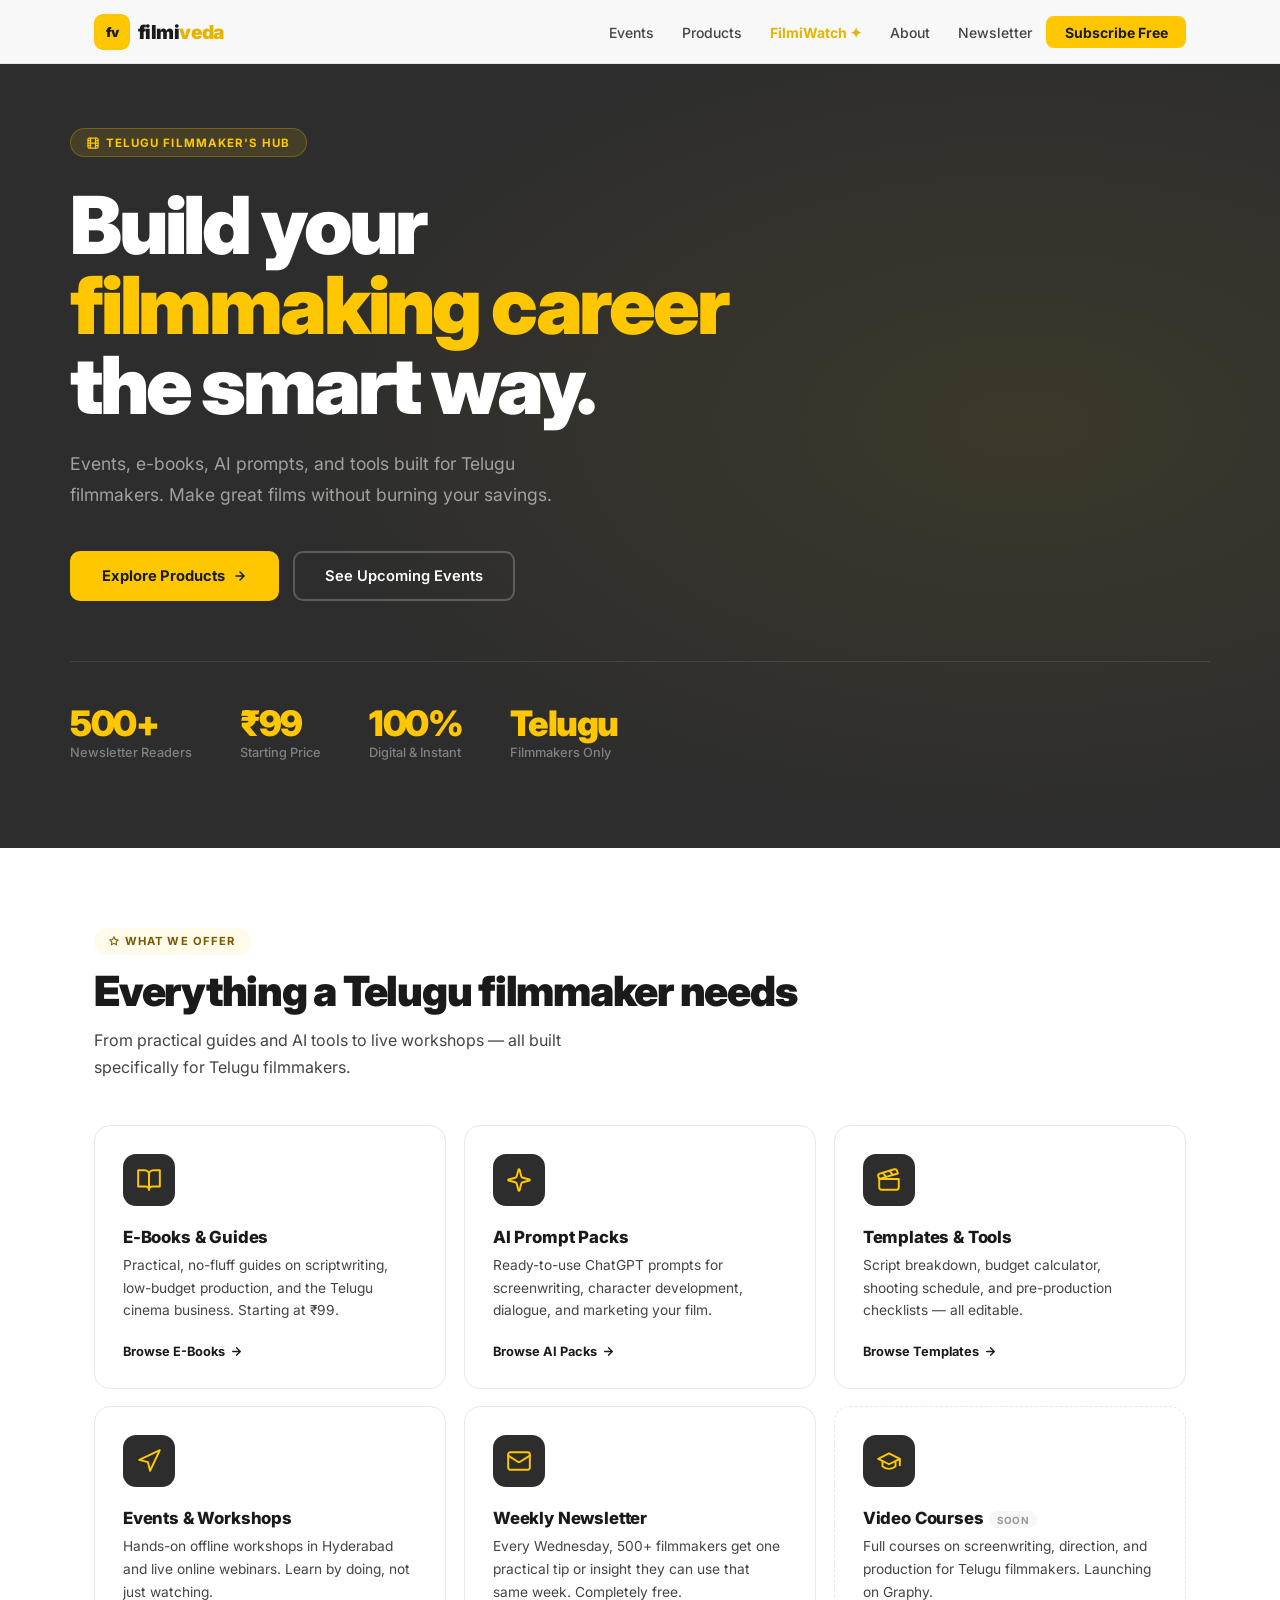
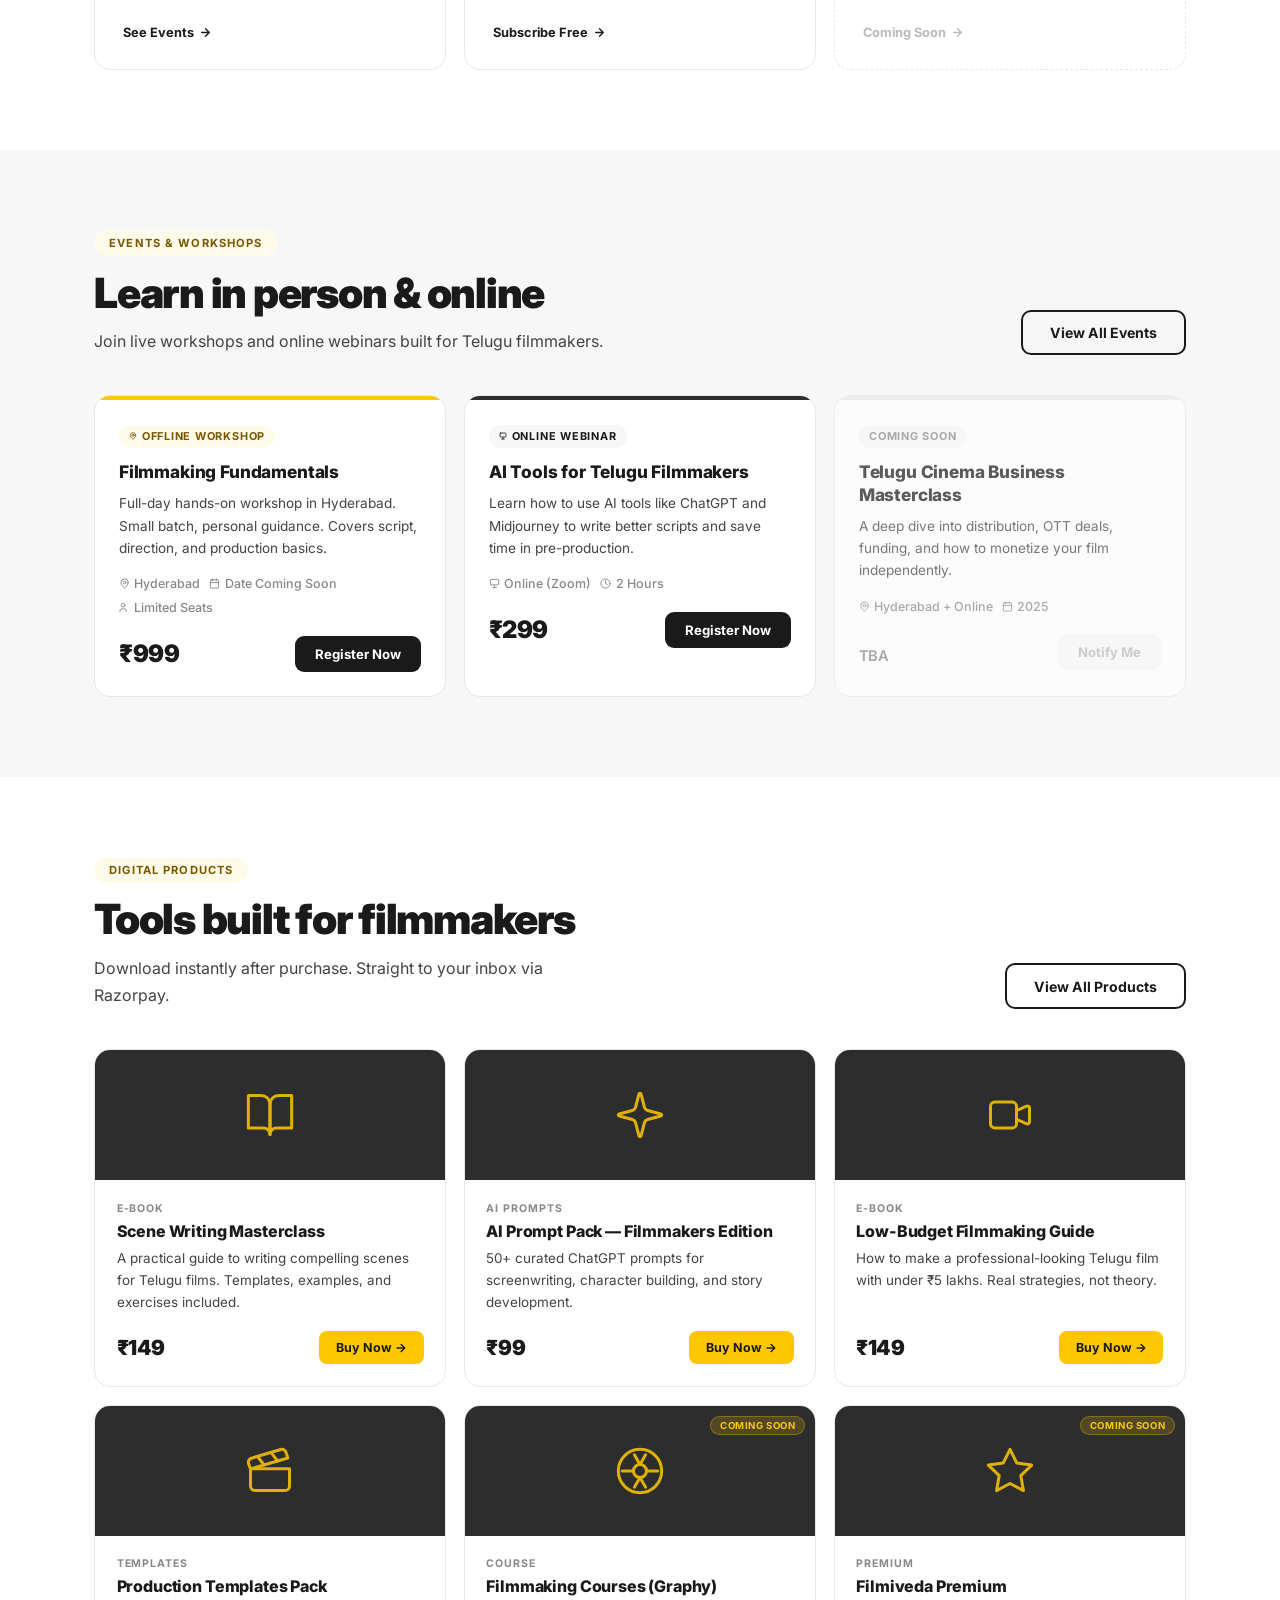
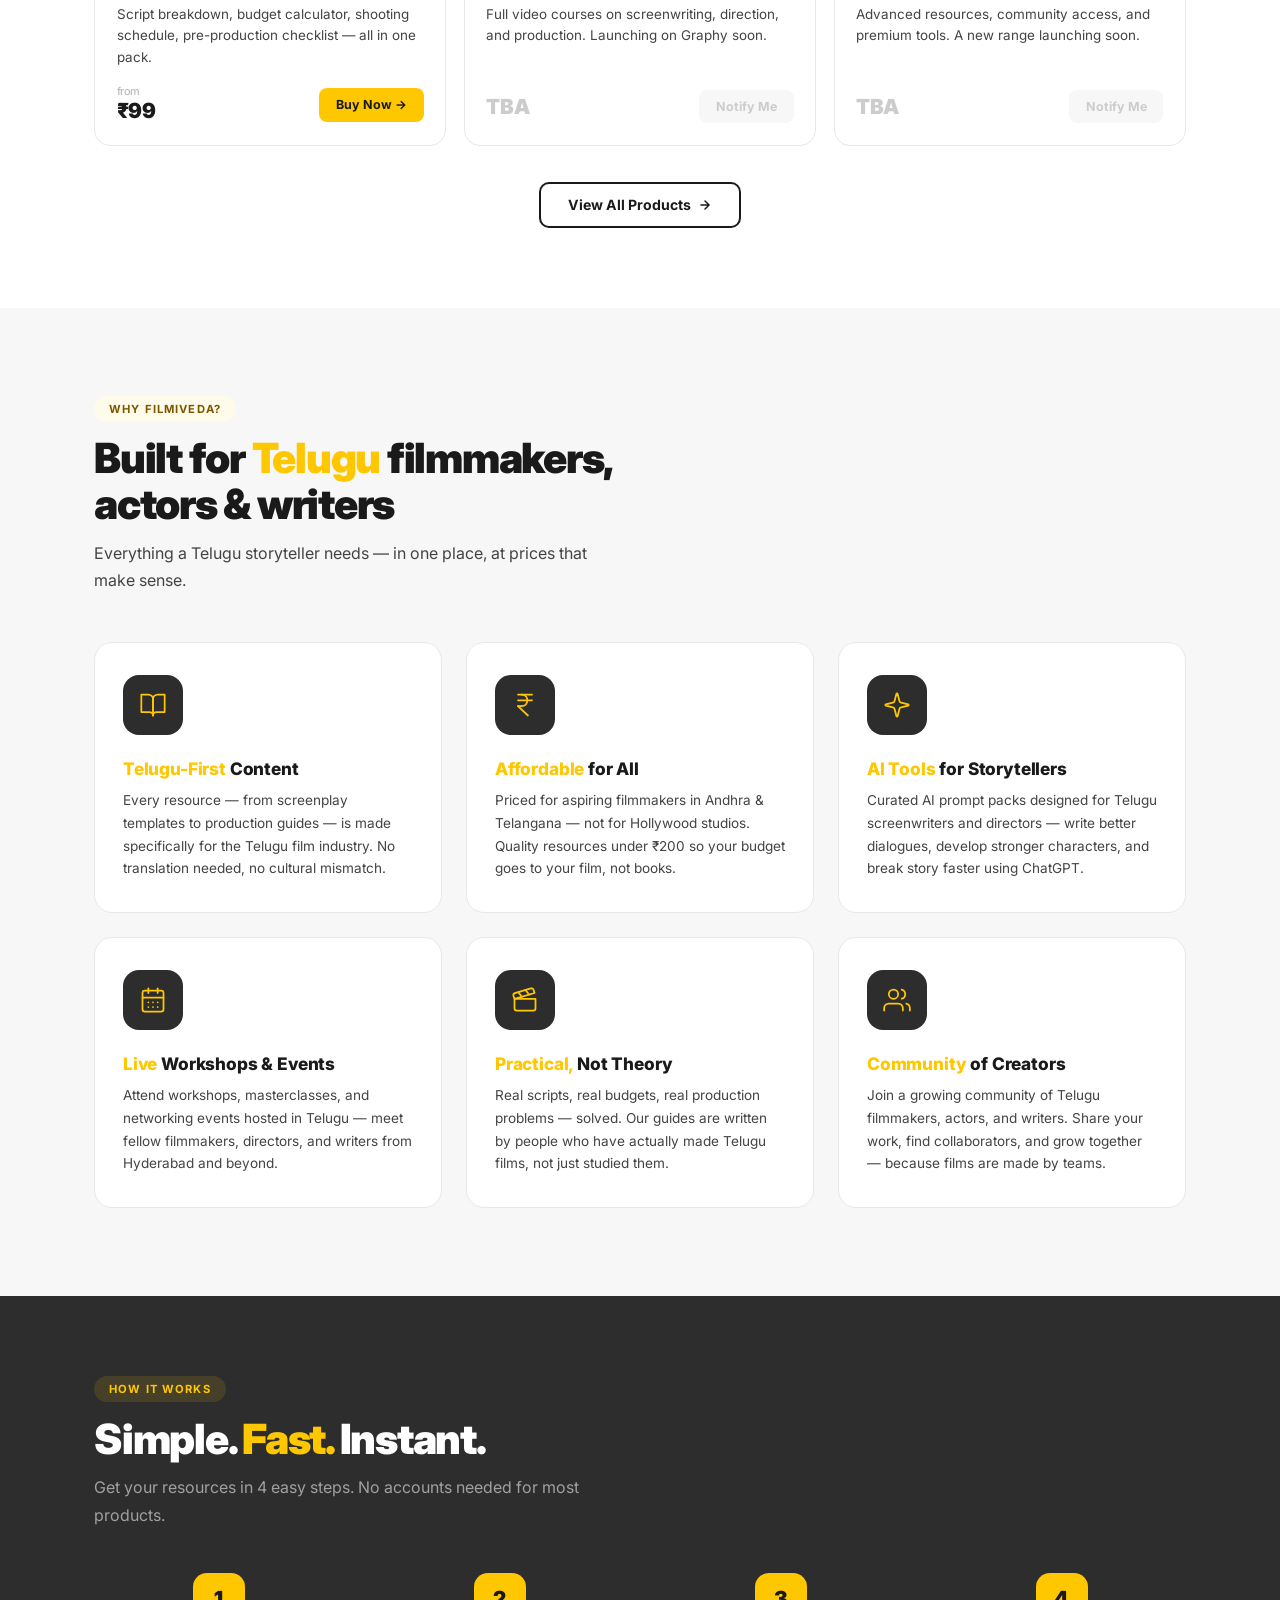
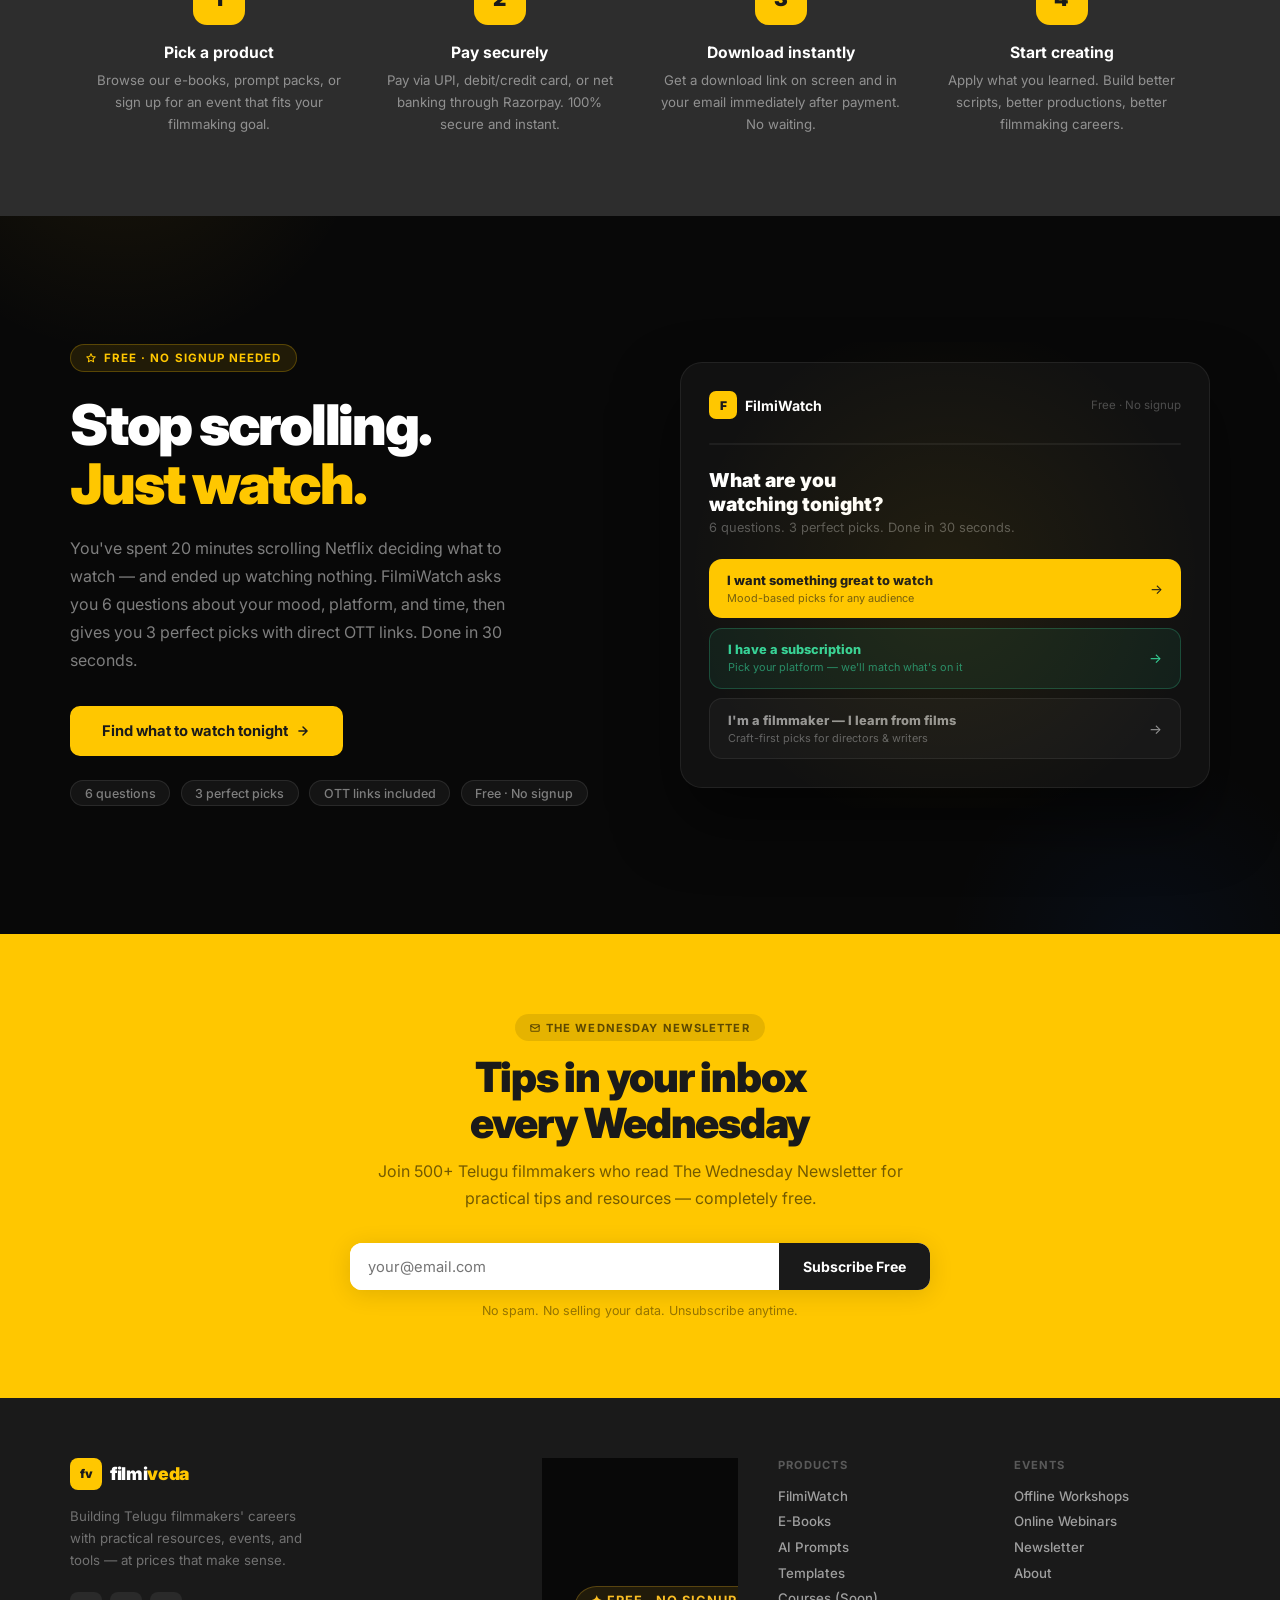
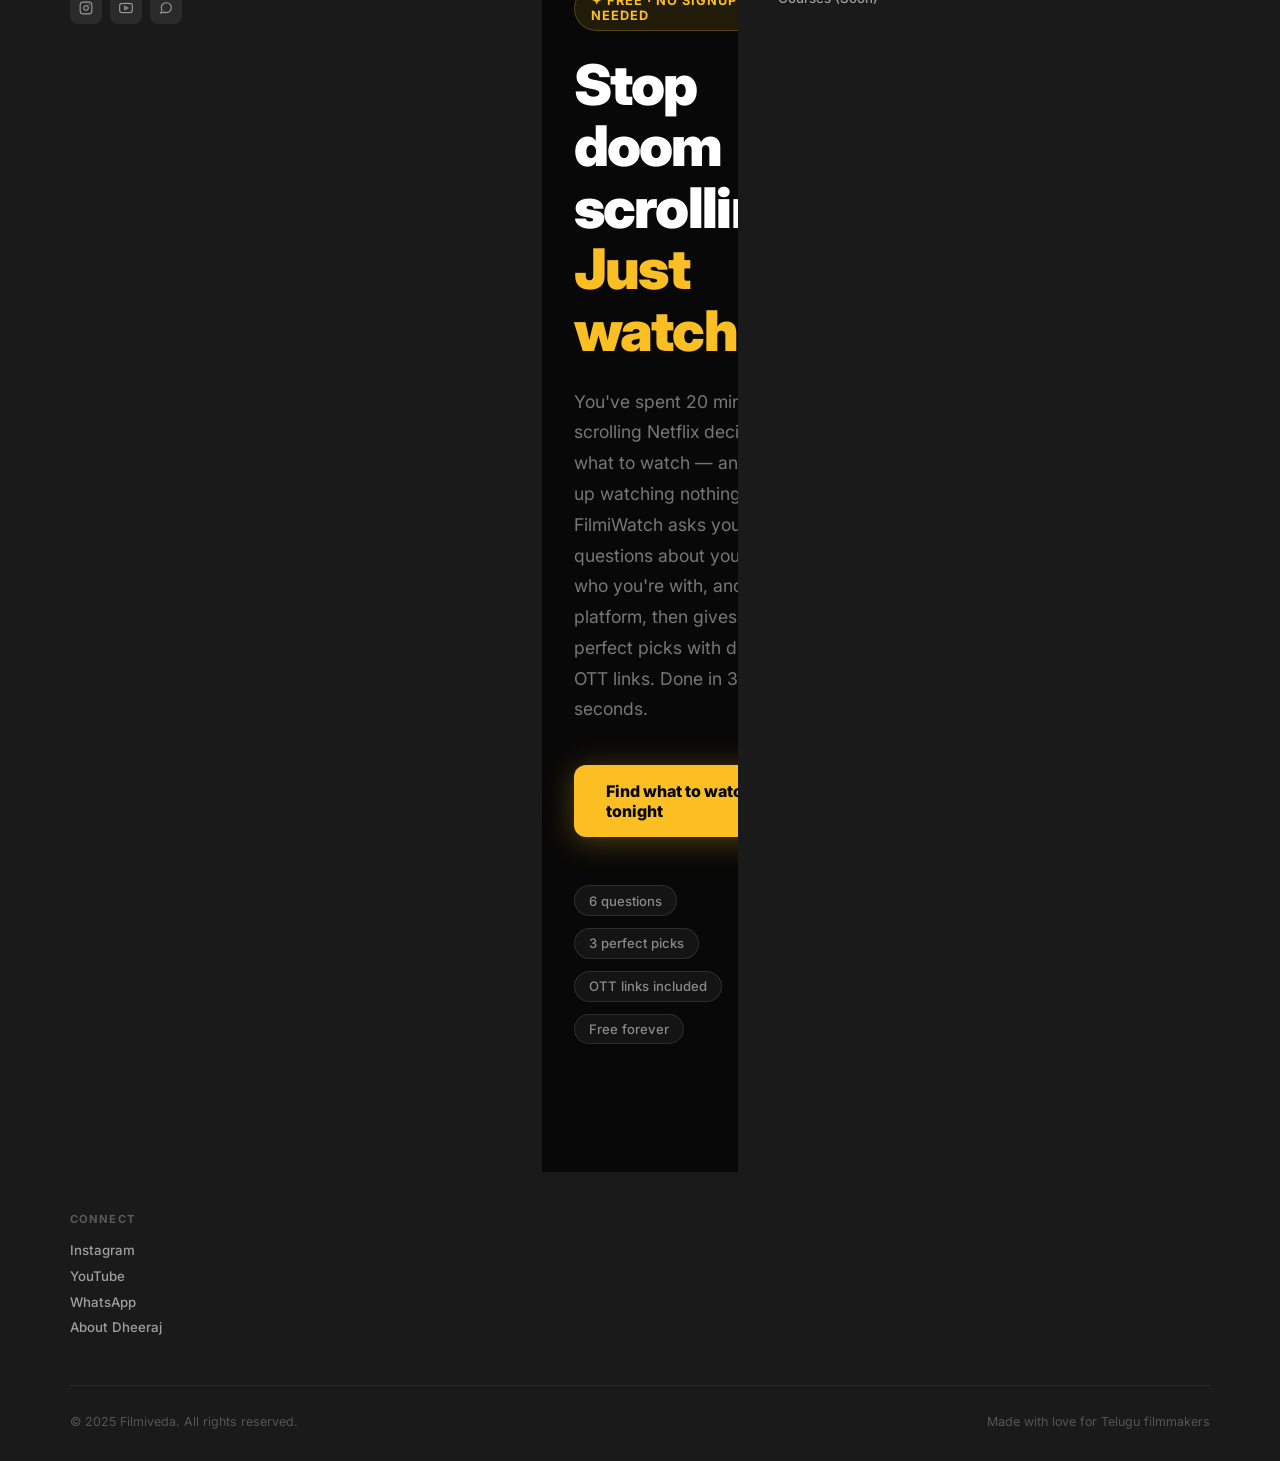
==== index.html @ 82b1bff7 "feat: add FilmiWatch section to homepage and product page" ====
<!DOCTYPE html>
<html lang="en">
<head>
    <meta charset="UTF-8">
    <meta name="viewport" content="width=device-width, initial-scale=1.0">
    <title>Filmiveda | Telugu Filmmaker's Hub</title>
    <meta name="description" content="E-books, AI prompts, events, and resources for Telugu filmmakers. Build your filmmaking career the smart way with Filmiveda.">

    <!-- FAVICON: FV logo in yellow -->
    <link rel="icon" type="image/svg+xml" href="data:image/svg+xml,<svg xmlns='http://www.w3.org/2000/svg' viewBox='0 0 64 64'><rect width='64' height='64' rx='12' fill='%23FFC700'/><text x='32' y='46' font-family='Arial Black,Arial,sans-serif' font-size='28' font-weight='900' text-anchor='middle' fill='%231A1A1A'>fv</text></svg>">

    <link href="https://fonts.googleapis.com/css2?family=Inter:wght@400;500;600;700;800;900&display=swap" rel="stylesheet">
    <style>
        :root {
            --yellow:  #FFC700;
            --yellow-d: #E5B400;
            --yellow-bg: #FFFBEB;
            --dark:   #1A1A1A;
            --charcoal: #2D2D2D;
            --body:   #444444;
            --muted:  #888888;
            --off:    #F7F7F7;
            --border: #E8E8E8;
            --white:  #FFFFFF;
        }

        *  { margin:0; padding:0; box-sizing:border-box; }
        html { scroll-behavior:smooth; }
        body {
            font-family:'Inter',sans-serif;
            color:var(--dark);
            background:var(--white);
            -webkit-font-smoothing:antialiased;
            overflow-x:hidden;
        }

        .wrap { max-width:1140px; margin:0 auto; padding:0 1.5rem; }

        /* ─── NAV ─── */
        nav {
            position:fixed; top:0; width:100%; z-index:1000;
            padding:0.85rem 0;
            background:rgba(255,255,255,0.97);
            backdrop-filter:blur(16px);
            border-bottom:1px solid var(--border);
            transition:box-shadow .3s;
        }
        nav.scrolled { box-shadow:0 2px 20px rgba(0,0,0,.06); }
        .nav-row { display:flex; justify-content:space-between; align-items:center; }

        /* logo */
        .logo { display:flex; align-items:center; gap:.5rem; text-decoration:none; }
        .logo-badge {
            width:36px; height:36px; background:var(--yellow);
            border-radius:9px; display:flex; align-items:center; justify-content:center;
            font-size:.82rem; font-weight:900; color:var(--dark); letter-spacing:-.04em;
        }
        .logo-name { font-size:1.2rem; font-weight:900; color:var(--dark); letter-spacing:-.03em; }
        .logo-name em { font-style:normal; color:var(--yellow-d); }

        /* links */
        .nav-links { display:flex; list-style:none; gap:.1rem; align-items:center; }
        .nav-links a {
            text-decoration:none; color:var(--body); font-weight:500; font-size:.875rem;
            padding:.44rem .82rem; border-radius:8px; transition:all .2s;
        }
        .nav-links a:hover { color:var(--dark); background:var(--off); }
        .nav-links a.active { color:var(--dark); font-weight:700; }
        .nav-links .cta {
            background:var(--yellow); color:var(--dark)!important;
            font-weight:700!important; padding:.48rem 1.15rem!important;
        }
        .nav-links .cta:hover { background:var(--yellow-d); }

        /* hamburger */
        .burger { display:none; flex-direction:column; gap:5px; cursor:pointer; background:none; border:none; padding:4px; }
        .burger span { display:block; width:22px; height:2px; background:var(--dark); border-radius:2px; }

        .mob-nav {
            display:none; position:fixed; top:65px; left:0; width:100%;
            background:var(--white); border-bottom:1px solid var(--border);
            padding:1.2rem 1.5rem; z-index:999; box-shadow:0 8px 32px rgba(0,0,0,.08);
        }
        .mob-nav.open { display:block; }
        .mob-nav a { display:block; text-decoration:none; color:var(--body); font-weight:500; font-size:.95rem; padding:.78rem 0; border-bottom:1px solid var(--off); }
        .mob-nav a.mob-cta { border:none; margin-top:.7rem; background:var(--yellow); color:var(--dark); font-weight:700; text-align:center; padding:.82rem; border-radius:10px; }

        /* ─── HERO ─── */
        .hero {
            background:var(--charcoal);
            padding:8rem 1.5rem 5.5rem;
            position:relative; overflow:hidden;
        }
        .hero::after {
            content:''; position:absolute; inset:0;
            background:radial-gradient(ellipse 60% 50% at 80% 50%, rgba(255,199,0,.07), transparent);
            pointer-events:none;
        }
        .hero-inner { max-width:1140px; margin:0 auto; position:relative; z-index:1; }

        .hero-pill {
            display:inline-flex; align-items:center; gap:.45rem;
            background:rgba(255,199,0,.12); border:1px solid rgba(255,199,0,.25);
            color:var(--yellow); font-size:.72rem; font-weight:700;
            letter-spacing:.09em; text-transform:uppercase;
            padding:.42rem 1rem; border-radius:50px; margin-bottom:1.75rem;
        }

        .hero h1 {
            font-size:clamp(2.6rem,6.5vw,5rem); font-weight:900;
            line-height:1.0; letter-spacing:-.04em;
            color:var(--white); margin-bottom:1.5rem; max-width:800px;
        }
        .hero h1 .hl { color:var(--yellow); }

        .hero-sub {
            font-size:1.1rem; color:rgba(255,255,255,.55); line-height:1.75;
            max-width:500px; margin-bottom:2.5rem;
        }

        .hero-btns { display:flex; gap:.85rem; flex-wrap:wrap; margin-bottom:3.75rem; }

        .btn-yellow {
            display:inline-flex; align-items:center; gap:.45rem;
            background:var(--yellow); color:var(--dark);
            padding:.88rem 1.9rem; border-radius:10px;
            text-decoration:none; font-weight:700; font-size:.92rem;
            border:2px solid var(--yellow); transition:all .2s;
        }
        .btn-yellow:hover { background:var(--yellow-d); border-color:var(--yellow-d); transform:translateY(-1px); }

        .btn-outline-white {
            display:inline-flex; align-items:center; gap:.45rem;
            background:transparent; color:var(--white);
            padding:.88rem 1.9rem; border-radius:10px;
            text-decoration:none; font-weight:600; font-size:.92rem;
            border:2px solid rgba(255,255,255,.22); transition:all .2s;
        }
        .btn-outline-white:hover { border-color:rgba(255,255,255,.6); }

        .hero-stats {
            display:flex; gap:3rem; flex-wrap:wrap;
            padding-top:2.75rem; border-top:1px solid rgba(255,255,255,.1);
        }
        .stat .n { font-size:2.2rem; font-weight:900; color:var(--yellow); letter-spacing:-.04em; line-height:1; }
        .stat .l { font-size:.8rem; color:rgba(255,255,255,.4); font-weight:500; margin-top:.25rem; }

        /* ─── SECTION LABELS ─── */
        .sec-tag {
            display:inline-flex; align-items:center; gap:.35rem;
            background:var(--yellow-bg); color:#7A5800;
            font-size:.7rem; font-weight:700; letter-spacing:.1em; text-transform:uppercase;
            padding:.38rem .95rem; border-radius:50px; margin-bottom:.9rem;
        }
        .sec-tag.dark { background:rgba(255,199,0,.12); color:var(--yellow); }

        .sec-title { font-size:clamp(1.7rem,3.8vw,2.6rem); font-weight:900; letter-spacing:-.03em; line-height:1.1; color:var(--dark); margin-bottom:.75rem; }
        .sec-title.white { color:var(--white); }
        .sec-title .yl { color:var(--yellow); }
        .sec-sub { font-size:1rem; color:var(--body); line-height:1.7; max-width:520px; margin-bottom:2.75rem; }
        .sec-sub.white { color:rgba(255,255,255,.55); }

        /* ─── WHAT WE OFFER (service cards) ─── */
        .services { padding:5rem 1.5rem; background:var(--white); }

        .svc-grid { display:grid; grid-template-columns:repeat(3,1fr); gap:1.1rem; }

        .svc-card {
            border:1.5px solid var(--border); border-radius:16px;
            padding:1.75rem; background:var(--white);
            text-decoration:none; color:inherit; display:block;
            transition:all .28s ease;
        }
        .svc-card:hover {
            border-color:var(--yellow);
            box-shadow:0 8px 36px rgba(255,199,0,.13);
            transform:translateY(-3px);
        }
        .svc-card.faded { opacity:.6; border-style:dashed; }
        .svc-card.faded:hover { transform:none; box-shadow:none; border-color:var(--border); }

        /* icon box — SINGLE consistent style: dark bg + yellow icon */
        .icon-box {
            width:52px; height:52px; background:var(--charcoal);
            border-radius:13px; display:flex; align-items:center;
            justify-content:center; margin-bottom:1.3rem;
            flex-shrink:0;
        }
        .icon-box svg { stroke:var(--yellow); }

        .svc-card h3 { font-size:1.05rem; font-weight:800; margin-bottom:.45rem; letter-spacing:-.01em; color:var(--dark); }
        .svc-card p { font-size:.86rem; color:var(--body); line-height:1.65; margin-bottom:1.1rem; }
        .svc-link { display:inline-flex; align-items:center; gap:.3rem; font-size:.8rem; font-weight:700; color:var(--dark); }
        .svc-link svg { transition:transform .2s; }
        .svc-card:hover .svc-link svg { transform:translateX(4px); }

        .soon-chip { display:inline-block; font-size:.62rem; background:var(--off); color:#999; padding:.16rem .5rem; border-radius:50px; font-weight:700; letter-spacing:.05em; text-transform:uppercase; margin-left:.35rem; vertical-align:middle; }

        /* ─── EVENTS ─── */
        .events { padding:5rem 1.5rem; background:var(--off); }

        .sec-row { display:flex; justify-content:space-between; align-items:flex-end; margin-bottom:2.5rem; flex-wrap:wrap; gap:1rem; }

        .ev-grid { display:grid; grid-template-columns:repeat(3,1fr); gap:1.1rem; }

        .ev-card {
            background:var(--white); border-radius:16px;
            overflow:hidden; border:1.5px solid var(--border);
            transition:all .28s ease;
        }
        .ev-card:hover { border-color:var(--yellow); box-shadow:0 8px 36px rgba(0,0,0,.08); transform:translateY(-3px); }

        .ev-bar { height:4px; }
        .ev-bar.live   { background:var(--yellow); }
        .ev-bar.online { background:var(--charcoal); }
        .ev-bar.soon   { background:var(--border); }

        .ev-body { padding:1.5rem; }

        .ev-pill {
            display:inline-flex; align-items:center; gap:.28rem;
            font-size:.68rem; font-weight:700; letter-spacing:.07em; text-transform:uppercase;
            padding:.26rem .65rem; border-radius:50px; margin-bottom:.85rem;
        }
        .ev-pill.live   { background:var(--yellow-bg); color:#7A5800; }
        .ev-pill.online { background:var(--off); color:var(--dark); }
        .ev-pill.soon   { background:var(--off); color:var(--muted); }

        .ev-card h3 { font-size:1.08rem; font-weight:800; margin-bottom:.55rem; letter-spacing:-.01em; line-height:1.3; }
        .ev-card p  { color:var(--body); font-size:.85rem; line-height:1.62; margin-bottom:1.1rem; }

        .ev-meta { display:flex; flex-wrap:wrap; gap:.55rem; margin-bottom:1.3rem; }
        .ev-m { display:flex; align-items:center; gap:.28rem; font-size:.78rem; color:var(--muted); font-weight:500; }
        .ev-m svg { stroke:var(--muted); }

        .ev-row { display:flex; align-items:center; justify-content:space-between; gap:.6rem; }
        .ev-price { font-size:1.5rem; font-weight:900; color:var(--dark); letter-spacing:-.02em; }
        .ev-price .tba { font-size:.92rem; font-weight:600; color:var(--muted); }

        .btn-dark {
            display:inline-flex; align-items:center; gap:.35rem;
            background:var(--dark); color:var(--white);
            padding:.62rem 1.25rem; border-radius:9px;
            text-decoration:none; font-weight:700; font-size:.82rem;
            transition:all .2s; white-space:nowrap;
        }
        .btn-dark:hover { background:var(--yellow); color:var(--dark); }

        .btn-muted { display:inline-block; background:var(--off); color:#bbb; padding:.62rem 1.25rem; border-radius:9px; font-weight:700; font-size:.82rem; cursor:not-allowed; }

        /* ─── PRODUCTS PREVIEW ─── */
        .products { padding:5rem 1.5rem; background:var(--white); }

        .prod-grid { display:grid; grid-template-columns:repeat(3,1fr); gap:1.1rem; }

        .prod-card {
            border:1.5px solid var(--border); border-radius:16px;
            overflow:hidden; display:flex; flex-direction:column;
            background:var(--white); transition:all .28s ease;
        }
        .prod-card:hover { border-color:var(--yellow); box-shadow:0 8px 36px rgba(0,0,0,.07); transform:translateY(-3px); }
        .prod-card.dim { opacity:.6; }
        .prod-card.dim:hover { transform:none; box-shadow:none; border-color:var(--border); }

        /* cover: dark bg with big yellow icon — cinematic look */
        .prod-cover {
            height:130px; background:var(--charcoal);
            display:flex; align-items:center; justify-content:center;
            position:relative;
        }
        .prod-cover svg { stroke:var(--yellow); opacity:.85; }

        .soon-abs {
            position:absolute; top:10px; right:10px;
            background:rgba(255,199,0,.18); color:var(--yellow);
            font-size:.6rem; font-weight:700; letter-spacing:.06em; text-transform:uppercase;
            padding:.2rem .55rem; border-radius:50px; border:1px solid rgba(255,199,0,.3);
        }

        .prod-body { padding:1.35rem; flex:1; display:flex; flex-direction:column; }
        .prod-type { font-size:.66rem; font-weight:700; letter-spacing:.09em; text-transform:uppercase; color:var(--muted); margin-bottom:.38rem; }
        .prod-card h3 { font-size:1rem; font-weight:800; margin-bottom:.4rem; letter-spacing:-.01em; line-height:1.3; }
        .prod-card p { color:var(--body); font-size:.84rem; line-height:1.62; margin-bottom:1.1rem; flex:1; }

        .prod-foot { display:flex; align-items:center; justify-content:space-between; gap:.5rem; }
        .prod-price { font-size:1.3rem; font-weight:900; color:var(--dark); letter-spacing:-.02em; }
        .prod-price small { display:block; font-size:.68rem; font-weight:500; color:#bbb; line-height:1; margin-bottom:1px; }

        .btn-buy {
            display:inline-flex; align-items:center; gap:.28rem;
            background:var(--yellow); color:var(--dark);
            padding:.58rem 1.05rem; border-radius:8px;
            text-decoration:none; font-weight:700; font-size:.78rem;
            transition:all .2s; white-space:nowrap;
        }
        .btn-buy:hover { background:var(--yellow-d); }

        .btn-soon { display:inline-block; background:var(--off); color:#ccc; padding:.58rem 1.05rem; border-radius:8px; font-weight:700; font-size:.78rem; cursor:not-allowed; }

        .center { text-align:center; margin-top:2.25rem; }

        .btn-outline-dark {
            display:inline-flex; align-items:center; gap:.45rem;
            border:2px solid var(--dark); color:var(--dark);
            padding:.78rem 1.7rem; border-radius:10px;
            text-decoration:none; font-weight:700; font-size:.88rem;
            transition:all .2s;
        }
        .btn-outline-dark:hover { background:var(--dark); color:var(--white); }

        /* ─── WHY FILMIVEDA ─── */
        .why { padding:5.5rem 1.5rem; background:var(--off); }
        .why-grid {
            display:grid; grid-template-columns:repeat(3,1fr);
            gap:1.5rem; margin-top:3rem;
        }
        .why-card {
            background:var(--white); border-radius:18px;
            padding:2rem 1.75rem; border:1.5px solid var(--border);
            transition:all .28s ease;
        }
        .why-card:hover { border-color:var(--yellow); box-shadow:0 8px 36px rgba(0,0,0,.07); transform:translateY(-3px); }
        .why-icon {
            width:60px; height:60px; background:var(--charcoal);
            border-radius:16px; display:flex; align-items:center;
            justify-content:center; margin-bottom:1.4rem;
        }
        .why-icon svg { stroke:var(--yellow); }
        .why-card h3 {
            font-size:1.08rem; font-weight:800; margin-bottom:.55rem;
            line-height:1.3; letter-spacing:-.01em;
        }
        .why-card h3 span { color:var(--yellow); }
        .why-card p { color:var(--body); font-size:.85rem; line-height:1.68; }

        /* ─── HOW IT WORKS ─── */
        .how { padding:5rem 1.5rem; background:var(--charcoal); }

        .how-grid { display:grid; grid-template-columns:repeat(4,1fr); gap:2rem; margin-top:2.75rem; }

        .how-step { text-align:center; }
        .how-num {
            width:52px; height:52px; background:var(--yellow);
            border-radius:14px; display:flex; align-items:center; justify-content:center;
            font-size:1.3rem; font-weight:900; color:var(--dark);
            margin:0 auto 1.15rem;
        }
        .how-step h3 { font-size:.98rem; font-weight:700; color:var(--white); margin-bottom:.5rem; }
        .how-step p  { font-size:.83rem; color:rgba(255,255,255,.48); line-height:1.65; }

        /* ─── NEWSLETTER ─── */
        .newsletter { padding:5rem 1.5rem; background:var(--yellow); }
        .nl-inner { max-width:580px; margin:0 auto; text-align:center; }
        .newsletter .sec-tag { background:rgba(0,0,0,.1); color:rgba(0,0,0,.6); }
        .newsletter .sec-title { color:var(--dark); }
        .nl-desc { font-size:1rem; color:rgba(0,0,0,.55); line-height:1.65; margin-bottom:2rem; }
        .nl-form { display:flex; background:var(--white); border-radius:12px; overflow:hidden; box-shadow:0 4px 24px rgba(0,0,0,.12); }
        .nl-form input { flex:1; border:none; padding:.9rem 1.15rem; font-size:.92rem; outline:none; font-family:inherit; color:var(--dark); }
        .nl-form button { background:var(--dark); color:var(--white); border:none; padding:.9rem 1.5rem; font-weight:700; font-size:.88rem; cursor:pointer; font-family:inherit; transition:background .2s; white-space:nowrap; }
        .nl-form button:hover { background:var(--charcoal); }
        .nl-note { margin-top:.8rem; font-size:.78rem; color:rgba(0,0,0,.42); }
        .nl-ok { display:none; background:rgba(0,0,0,.1); color:var(--dark); padding:1rem 1.5rem; border-radius:12px; font-weight:600; margin-top:1rem; }

        /* ─── FOOTER ─── */
        footer { background:var(--dark); color:var(--white); padding:3.75rem 1.5rem 2rem; }
        .ft-grid { display:grid; grid-template-columns:2.2fr 1fr 1fr 1fr; gap:2.5rem; max-width:1140px; margin:0 auto 2.5rem; }

        .ft-logo { display:flex; align-items:center; gap:.5rem; text-decoration:none; margin-bottom:1rem; }
        .ft-logo-box { width:32px; height:32px; background:var(--yellow); border-radius:8px; display:flex; align-items:center; justify-content:center; font-size:.75rem; font-weight:900; color:var(--dark); }
        .ft-logo-name { font-size:1.1rem; font-weight:900; color:var(--white); letter-spacing:-.02em; }
        .ft-logo-name em { font-style:normal; color:var(--yellow); }

        .ft-brand p { color:rgba(255,255,255,.38); font-size:.83rem; line-height:1.65; max-width:240px; margin-bottom:1.3rem; }

        .ft-social { display:flex; gap:.5rem; }
        .ft-soc {
            width:32px; height:32px; background:rgba(255,255,255,.07);
            border-radius:8px; display:flex; align-items:center; justify-content:center;
            color:rgba(255,255,255,.5); text-decoration:none; transition:all .2s;
        }
        .ft-soc:hover { background:var(--yellow); color:var(--dark); }

        .ft-col h4 { font-size:.7rem; font-weight:700; letter-spacing:.1em; text-transform:uppercase; color:rgba(255,255,255,.28); margin-bottom:1rem; }
        .ft-col a { display:block; color:rgba(255,255,255,.58); text-decoration:none; font-size:.83rem; font-weight:500; margin-bottom:.6rem; transition:color .2s; }
        .ft-col a:hover { color:var(--yellow); }

        .ft-bottom { max-width:1140px; margin:0 auto; padding-top:1.75rem; border-top:1px solid rgba(255,255,255,.07); display:flex; justify-content:space-between; align-items:center; flex-wrap:wrap; gap:.75rem; }
        .ft-bottom p { color:rgba(255,255,255,.26); font-size:.78rem; }

        /* ─── FILMIWATCH PROMO ─── */
.fw-nav { color:var(--yellow-d)!important; font-weight:700!important; }
.filmiwatch-promo {
    padding:5.5rem 1.5rem; background:var(--dark);
    position:relative; overflow:hidden;
}
.filmiwatch-promo::before {
    content:''; position:absolute; top:-40%; left:-10%;
    width:600px; height:600px;
    background:radial-gradient(circle,rgba(255,199,0,.06) 0%,transparent 70%);
    pointer-events:none;
}
.fw-inner {
    max-width:1140px; margin:0 auto;
    display:grid; grid-template-columns:1fr 1fr;
    gap:5rem; align-items:center; position:relative; z-index:1;
}
.fw-label {
    display:inline-flex; align-items:center; gap:.5rem;
    background:rgba(255,199,0,.1); color:var(--yellow);
    padding:.38rem .95rem; border-radius:50px;
    font-size:.72rem; font-weight:700; letter-spacing:.09em; text-transform:uppercase;
    border:1px solid rgba(255,199,0,.25); margin-bottom:1.5rem;
}
.fw-headline {
    font-size:clamp(2.2rem,4.5vw,3.5rem); font-weight:900;
    line-height:1.05; letter-spacing:-.04em;
    color:var(--white); margin-bottom:1.25rem;
}
.fw-headline .yl { color:var(--yellow); }
.fw-desc {
    font-size:1rem; color:rgba(255,255,255,.48);
    line-height:1.75; margin-bottom:2rem; max-width:460px;
}
.fw-cta {
    display:inline-flex; align-items:center; gap:.5rem;
    background:var(--yellow); color:var(--dark);
    padding:.88rem 1.9rem; border-radius:10px;
    text-decoration:none; font-weight:700; font-size:.92rem;
    border:2px solid var(--yellow); transition:all .2s;
}
.fw-cta:hover { background:var(--yellow-d); border-color:var(--yellow-d); transform:translateY(-1px); }
.fw-cta .arr { transition:transform .2s; }
.fw-cta:hover .arr { transform:translateX(4px); }
.fw-pills { display:flex; gap:.65rem; flex-wrap:wrap; margin-top:1.5rem; }
.fw-pill {
    background:rgba(255,255,255,.05); border:1px solid rgba(255,255,255,.09);
    color:rgba(255,255,255,.45); padding:.3rem .85rem;
    border-radius:50px; font-size:.78rem; font-weight:500;
}
.fw-mockup { position:relative; }
.fw-glow {
    position:absolute; inset:-20px;
    background:radial-gradient(circle at 50% 50%,rgba(255,199,0,.07) 0%,transparent 70%);
    pointer-events:none; border-radius:40px;
}
.fw-card {
    background:#111; border:1px solid rgba(255,255,255,.07);
    border-radius:22px; padding:1.75rem;
    box-shadow:0 32px 64px rgba(0,0,0,.5);
}
.fw-card-top {
    display:flex; align-items:center;
    justify-content:space-between; margin-bottom:1.5rem;
}
.fw-card-logo { display:flex; align-items:center; gap:.5rem; }
.fw-card-badge {
    width:28px; height:28px; background:var(--yellow);
    border-radius:7px; display:flex; align-items:center;
    justify-content:center; font-size:.75rem; font-weight:900; color:var(--dark);
}
.fw-card-name { color:var(--white); font-size:.88rem; font-weight:700; }
.fw-card-tag { font-size:.72rem; color:rgba(255,255,255,.25); }
.fw-bar { height:2px; background:rgba(255,255,255,.06); border-radius:2px; margin-bottom:1.4rem; }
.fw-q { font-size:1.2rem; font-weight:900; color:var(--white); line-height:1.25; margin-bottom:.3rem; }
.fw-q-sub { font-size:.8rem; color:rgba(255,255,255,.3); margin-bottom:1.5rem; }
.fw-opt {
    border-radius:13px; padding:.85rem 1.1rem; margin-bottom:.6rem;
    display:flex; align-items:center; justify-content:space-between;
}
.fw-opt:last-child { margin-bottom:0; }
.fw-opt.gold { background:var(--yellow); color:var(--dark); }
.fw-opt.green { background:rgba(52,211,153,.08); border:1px solid rgba(52,211,153,.25); color:#34d399; }
.fw-opt.dim { background:rgba(255,255,255,.03); border:1px solid rgba(255,255,255,.07); color:rgba(255,255,255,.55); }
.fw-opt-title { font-weight:800; font-size:.8rem; line-height:1.2; }
.fw-opt-sub { font-size:.68rem; opacity:.6; margin-top:.15rem; }
.fw-opt-arr { flex-shrink:0; margin-left:1rem; font-size:.85rem; }
@media(max-width:768px) {
    .fw-inner { grid-template-columns:1fr; gap:2.5rem; }
    .fw-mockup { order:-1; }
}

        /* ─── ANIMATIONS ─── */
        .fi { opacity:0; transform:translateY(20px); transition:opacity .6s ease,transform .6s ease; }
        .fi.vis { opacity:1; transform:translateY(0); }

        /* ─── RESPONSIVE ─── */
        @media(max-width:1024px) {
            .svc-grid,.prod-grid,.ev-grid,.why-grid { grid-template-columns:repeat(2,1fr); }
            .how-grid { grid-template-columns:repeat(2,1fr); }
            .ft-grid { grid-template-columns:1fr 1fr; }
        }
        @media(max-width:768px) {
            .nav-links { display:none; }
            .burger { display:flex; }
            .hero { padding:7rem 1.5rem 4rem; }
            .hero h1 { font-size:2.5rem; }
            .svc-grid,.prod-grid,.ev-grid,.why-grid { grid-template-columns:1fr; }
            .sec-row { flex-direction:column; align-items:flex-start; }
            .ft-grid { grid-template-columns:1fr; gap:1.75rem; }
            .ft-bottom { flex-direction:column; text-align:center; }
            .nl-form { flex-direction:column; }
        }
        @media(max-width:480px) {
            .hero h1 { font-size:2rem; }
            .how-grid { grid-template-columns:1fr; }
            .hero-stats { gap:2rem; }
        }

        /* ===== FilmiWatch Promo Section ===== */
        .filmiwatch-promo {
            padding: 8rem 2rem;
            background: #080808;
            position: relative;
            overflow: hidden;
        }

        .filmiwatch-promo::before {
            content: '';
            position: absolute;
            top: -50%;
            left: -10%;
            width: 500px;
            height: 500px;
            background: radial-gradient(circle, rgba(251, 191, 36, 0.08) 0%, transparent 70%);
            pointer-events: none;
        }

        .filmiwatch-promo::after {
            content: '';
            position: absolute;
            bottom: -30%;
            right: -5%;
            width: 400px;
            height: 400px;
            background: radial-gradient(circle, rgba(0, 102, 255, 0.06) 0%, transparent 70%);
            pointer-events: none;
        }

        .filmiwatch-inner {
            max-width: 1200px;
            margin: 0 auto;
            display: grid;
            grid-template-columns: 1fr 1fr;
            gap: 6rem;
            align-items: center;
            position: relative;
            z-index: 1;
        }

        .filmiwatch-label {
            display: inline-flex;
            align-items: center;
            gap: 0.5rem;
            background: rgba(251, 191, 36, 0.1);
            color: #fbbf24;
            padding: 0.4rem 1rem;
            border-radius: 50px;
            font-size: 0.8rem;
            font-weight: 700;
            letter-spacing: 0.08em;
            text-transform: uppercase;
            border: 1px solid rgba(251, 191, 36, 0.25);
            margin-bottom: 1.5rem;
        }

        .filmiwatch-headline {
            font-size: 3.5rem;
            font-weight: 900;
            line-height: 1.1;
            letter-spacing: -0.03em;
            color: #ffffff;
            margin-bottom: 1.5rem;
        }

        .filmiwatch-headline span {
            color: #fbbf24;
        }

        .filmiwatch-desc {
            font-size: 1.1rem;
            color: rgba(255,255,255,0.45);
            line-height: 1.75;
            margin-bottom: 2.5rem;
            max-width: 480px;
        }

        .filmiwatch-cta-btn {
            display: inline-flex;
            align-items: center;
            gap: 0.75rem;
            background: #fbbf24;
            color: #000000;
            padding: 1rem 2rem;
            border-radius: 12px;
            font-weight: 800;
            font-size: 1rem;
            text-decoration: none;
            transition: all 0.3s cubic-bezier(0.4, 0, 0.2, 1);
            box-shadow: 0 4px 30px rgba(251, 191, 36, 0.3);
            margin-bottom: 3rem;
        }

        .filmiwatch-cta-btn:hover {
            transform: translateY(-3px);
            box-shadow: 0 10px 40px rgba(251, 191, 36, 0.45);
            background: #fcd34d;
        }

        .filmiwatch-cta-btn .fw-arrow {
            transition: transform 0.3s ease;
        }

        .filmiwatch-cta-btn:hover .fw-arrow {
            transform: translateX(4px);
        }

        .filmiwatch-pills {
            display: flex;
            gap: 0.75rem;
            flex-wrap: wrap;
        }

        .filmiwatch-pill {
            background: rgba(255,255,255,0.05);
            border: 1px solid rgba(255,255,255,0.1);
            color: rgba(255,255,255,0.5);
            padding: 0.4rem 0.9rem;
            border-radius: 50px;
            font-size: 0.82rem;
            font-weight: 500;
        }

        /* App Mockup */
        .filmiwatch-mockup {
            position: relative;
        }

        .mockup-glow {
            position: absolute;
            inset: -20px;
            background: radial-gradient(circle at 50% 50%, rgba(251, 191, 36, 0.08) 0%, transparent 70%);
            pointer-events: none;
        }

        .mockup-card {
            background: #111111;
            border: 1px solid rgba(255,255,255,0.08);
            border-radius: 28px;
            padding: 2rem;
            position: relative;
            overflow: hidden;
            box-shadow: 0 40px 80px rgba(0,0,0,0.6);
        }

        .mockup-topbar {
            display: flex;
            align-items: center;
            justify-content: space-between;
            margin-bottom: 1.5rem;
        }

        .mockup-logo {
            display: flex;
            align-items: center;
            gap: 0.5rem;
        }

        .mockup-logo-icon {
            width: 26px;
            height: 26px;
            background: #fbbf24;
            border-radius: 7px;
            display: flex;
            align-items: center;
            justify-content: center;
            font-weight: 900;
            font-size: 12px;
            color: #000;
        }

        .mockup-logo-text {
            color: #fff;
            font-weight: 700;
            font-size: 0.88rem;
        }

        .mockup-free-tag {
            font-size: 0.72rem;
            color: rgba(255,255,255,0.28);
        }

        .mockup-progress-bar {
            height: 2px;
            background: rgba(255,255,255,0.06);
            border-radius: 2px;
            margin-bottom: 1.5rem;
        }

        .mockup-question {
            font-size: 1.35rem;
            font-weight: 900;
            color: #ffffff;
            line-height: 1.3;
            margin-bottom: 0.4rem;
        }

        .mockup-sub {
            font-size: 0.82rem;
            color: rgba(255,255,255,0.3);
            margin-bottom: 1.75rem;
        }

        .mockup-option {
            border-radius: 14px;
            padding: 0.9rem 1.1rem;
            margin-bottom: 0.65rem;
            display: flex;
            align-items: center;
            justify-content: space-between;
        }

        .mockup-option:last-child { margin-bottom: 0; }

        .mockup-option-gold {
            background: #fbbf24;
            color: #000;
        }

        .mockup-option-green {
            background: rgba(52, 211, 153, 0.1);
            border: 1px solid rgba(52, 211, 153, 0.28);
            color: #34d399;
        }

        .mockup-option-dark {
            background: rgba(255,255,255,0.04);
            border: 1px solid rgba(255,255,255,0.07);
            color: rgba(255,255,255,0.65);
        }

        .mockup-option-title {
            font-weight: 800;
            font-size: 0.82rem;
            line-height: 1.2;
        }

        .mockup-option-sub {
            font-size: 0.68rem;
            opacity: 0.6;
            font-weight: 400;
            margin-top: 0.2rem;
        }

        .mockup-arrow-icon { font-size: 0.9rem; flex-shrink: 0; margin-left: 0.75rem; }

        @media (max-width: 768px) {
            .filmiwatch-inner {
                grid-template-columns: 1fr;
                gap: 3rem;
            }
            .filmiwatch-headline { font-size: 2.2rem; }
            .filmiwatch-mockup { order: -1; }
        }
    </style>
</head>
<body>

<!-- ═══ NAV ═══ -->
<nav id="nav">
    <div class="wrap">
        <div class="nav-row">
            <a href="index.html" class="logo">
                <div class="logo-badge">fv</div>
                <span class="logo-name">filmi<em>veda</em></span>
            </a>
            <ul class="nav-links">
                <li><a href="#events">Events</a></li>
                <li><a href="products.html">Products</a></li>
                <li><a href="/products/filmiwatch" class="fw-nav">FilmiWatch ✦</a></li>
                <li><a href="about.html">About</a></li>
                <li><a href="#newsletter">Newsletter</a></li>
                <li><a href="#newsletter" class="cta">Subscribe Free</a></li>
            </ul>
            <button class="burger" id="burger" aria-label="Menu">
                <span></span><span></span><span></span>
            </button>
        </div>
    </div>
</nav>

<div class="mob-nav" id="mob-nav">
    <a href="#events">Events</a>
    <a href="products.html">Products</a>
    <a href="/products/filmiwatch" style="color:var(--yellow-d);font-weight:700;">FilmiWatch ✦</a>
    <a href="about.html">About</a>
    <a href="#newsletter">Newsletter</a>
    <a href="#newsletter" class="mob-cta">Subscribe Free →</a>
</div>

<!-- ═══ HERO ═══ -->
<section class="hero" id="home">
    <div class="hero-inner">
        <div class="hero-pill">
            <svg width="12" height="12" viewBox="0 0 24 24" fill="none" stroke="currentColor" stroke-width="2.5" stroke-linecap="round" stroke-linejoin="round"><rect x="2" y="2" width="20" height="20" rx="2.18"/><line x1="7" y1="2" x2="7" y2="22"/><line x1="17" y1="2" x2="17" y2="22"/><line x1="2" y1="12" x2="22" y2="12"/><line x1="2" y1="7" x2="7" y2="7"/><line x1="2" y1="17" x2="7" y2="17"/><line x1="17" y1="17" x2="22" y2="17"/><line x1="17" y1="7" x2="22" y2="7"/></svg>
            Telugu Filmmaker's Hub
        </div>
        <h1>Build your<br><span class="hl">filmmaking career</span><br>the smart way.</h1>
        <p class="hero-sub">Events, e-books, AI prompts, and tools built for Telugu filmmakers. Make great films without burning your savings.</p>
        <div class="hero-btns">
            <a href="products.html" class="btn-yellow">
                Explore Products
                <svg width="14" height="14" viewBox="0 0 24 24" fill="none" stroke="currentColor" stroke-width="2.5" stroke-linecap="round" stroke-linejoin="round"><path d="M5 12h14M12 5l7 7-7 7"/></svg>
            </a>
            <a href="#events" class="btn-outline-white">See Upcoming Events</a>
        </div>
        <div class="hero-stats">
            <div class="stat"><div class="n">500+</div><div class="l">Newsletter Readers</div></div>
            <div class="stat"><div class="n">₹99</div><div class="l">Starting Price</div></div>
            <div class="stat"><div class="n">100%</div><div class="l">Digital & Instant</div></div>
            <div class="stat"><div class="n">Telugu</div><div class="l">Filmmakers Only</div></div>
        </div>
    </div>
</section>

<!-- ═══ WHAT WE OFFER ═══ -->
<section class="services" id="services">
    <div class="wrap">
        <div class="sec-tag">
            <svg width="10" height="10" viewBox="0 0 24 24" fill="none" stroke="currentColor" stroke-width="2.5" stroke-linecap="round" stroke-linejoin="round"><polygon points="12 2 15.09 8.26 22 9.27 17 14.14 18.18 21.02 12 17.77 5.82 21.02 7 14.14 2 9.27 8.91 8.26 12 2"/></svg>
            What We Offer
        </div>
        <h2 class="sec-title">Everything a Telugu filmmaker needs</h2>
        <p class="sec-sub">From practical guides and AI tools to live workshops — all built specifically for Telugu filmmakers.</p>

        <div class="svc-grid">

            <!-- E-Books -->
            <a href="products.html" class="svc-card fi">
                <div class="icon-box">
                    <!-- open book / script icon -->
                    <svg width="26" height="26" viewBox="0 0 24 24" fill="none" stroke-width="1.8" stroke-linecap="round" stroke-linejoin="round"><path d="M2 3h6a4 4 0 0 1 4 4v14a3 3 0 0 0-3-3H2z"/><path d="M22 3h-6a4 4 0 0 0-4 4v14a3 3 0 0 1 3-3h7z"/></svg>
                </div>
                <h3>E-Books & Guides</h3>
                <p>Practical, no-fluff guides on scriptwriting, low-budget production, and the Telugu cinema business. Starting at ₹99.</p>
                <span class="svc-link">Browse E-Books <svg width="13" height="13" viewBox="0 0 24 24" fill="none" stroke="currentColor" stroke-width="2.5" stroke-linecap="round" stroke-linejoin="round"><path d="M5 12h14M12 5l7 7-7 7"/></svg></span>
            </a>

            <!-- AI Prompts -->
            <a href="products.html" class="svc-card fi">
                <div class="icon-box">
                    <!-- sparkle / AI icon -->
                    <svg width="26" height="26" viewBox="0 0 24 24" fill="none" stroke-width="1.8" stroke-linecap="round" stroke-linejoin="round"><path d="M9.937 15.5A2 2 0 0 0 8.5 14.063l-6.135-1.582a.5.5 0 0 1 0-.962L8.5 9.936A2 2 0 0 0 9.937 8.5l1.582-6.135a.5.5 0 0 1 .963 0L14.063 8.5A2 2 0 0 0 15.5 9.937l6.135 1.581a.5.5 0 0 1 0 .964L15.5 14.063a2 2 0 0 0-1.437 1.437l-1.582 6.135a.5.5 0 0 1-.963 0z"/></svg>
                </div>
                <h3>AI Prompt Packs</h3>
                <p>Ready-to-use ChatGPT prompts for screenwriting, character development, dialogue, and marketing your film.</p>
                <span class="svc-link">Browse AI Packs <svg width="13" height="13" viewBox="0 0 24 24" fill="none" stroke="currentColor" stroke-width="2.5" stroke-linecap="round" stroke-linejoin="round"><path d="M5 12h14M12 5l7 7-7 7"/></svg></span>
            </a>

            <!-- Templates -->
            <a href="products.html" class="svc-card fi">
                <div class="icon-box">
                    <!-- clapperboard icon -->
                    <svg width="26" height="26" viewBox="0 0 24 24" fill="none" stroke-width="1.8" stroke-linecap="round" stroke-linejoin="round"><path d="M20.2 6 3 11l-.9-2.4c-.3-1.1.3-2.2 1.3-2.5l13.5-4c1.1-.3 2.2.3 2.5 1.3Z"/><path d="m6.2 5.3 3.1 3.9"/><path d="m12.4 3.4 3.1 3.9"/><path d="M3 11h18v8a2 2 0 0 1-2 2H5a2 2 0 0 1-2-2Z"/></svg>
                </div>
                <h3>Templates & Tools</h3>
                <p>Script breakdown, budget calculator, shooting schedule, and pre-production checklists — all editable.</p>
                <span class="svc-link">Browse Templates <svg width="13" height="13" viewBox="0 0 24 24" fill="none" stroke="currentColor" stroke-width="2.5" stroke-linecap="round" stroke-linejoin="round"><path d="M5 12h14M12 5l7 7-7 7"/></svg></span>
            </a>

            <!-- Events -->
            <a href="#events" class="svc-card fi">
                <div class="icon-box">
                    <!-- megaphone / director icon -->
                    <svg width="26" height="26" viewBox="0 0 24 24" fill="none" stroke-width="1.8" stroke-linecap="round" stroke-linejoin="round"><path d="m3 11 19-9-9 19-2-8-8-2z"/></svg>
                </div>
                <h3>Events & Workshops</h3>
                <p>Hands-on offline workshops in Hyderabad and live online webinars. Learn by doing, not just watching.</p>
                <span class="svc-link">See Events <svg width="13" height="13" viewBox="0 0 24 24" fill="none" stroke="currentColor" stroke-width="2.5" stroke-linecap="round" stroke-linejoin="round"><path d="M5 12h14M12 5l7 7-7 7"/></svg></span>
            </a>

            <!-- Newsletter -->
            <a href="#newsletter" class="svc-card fi">
                <div class="icon-box">
                    <!-- mail icon -->
                    <svg width="26" height="26" viewBox="0 0 24 24" fill="none" stroke-width="1.8" stroke-linecap="round" stroke-linejoin="round"><rect x="2" y="4" width="20" height="16" rx="2"/><path d="m22 7-8.97 5.7a1.94 1.94 0 0 1-2.06 0L2 7"/></svg>
                </div>
                <h3>Weekly Newsletter</h3>
                <p>Every Wednesday, 500+ filmmakers get one practical tip or insight they can use that same week. Completely free.</p>
                <span class="svc-link">Subscribe Free <svg width="13" height="13" viewBox="0 0 24 24" fill="none" stroke="currentColor" stroke-width="2.5" stroke-linecap="round" stroke-linejoin="round"><path d="M5 12h14M12 5l7 7-7 7"/></svg></span>
            </a>

            <!-- Courses Coming Soon -->
            <div class="svc-card faded fi">
                <div class="icon-box">
                    <!-- graduation cap icon -->
                    <svg width="26" height="26" viewBox="0 0 24 24" fill="none" stroke-width="1.8" stroke-linecap="round" stroke-linejoin="round"><path d="M22 10v6M2 10l10-5 10 5-10 5z"/><path d="M6 12v5c3 3 9 3 12 0v-5"/></svg>
                </div>
                <h3>Video Courses<span class="soon-chip">Soon</span></h3>
                <p>Full courses on screenwriting, direction, and production for Telugu filmmakers. Launching on Graphy.</p>
                <span class="svc-link" style="color:#bbb;">Coming Soon <svg width="13" height="13" viewBox="0 0 24 24" fill="none" stroke="currentColor" stroke-width="2.5" stroke-linecap="round" stroke-linejoin="round"><path d="M5 12h14M12 5l7 7-7 7"/></svg></span>
            </div>

        </div>
    </div>
</section>

<!-- ═══ EVENTS ═══ -->
<section class="events" id="events">
    <div class="wrap">
        <div class="sec-row">
            <div>
                <div class="sec-tag">Events & Workshops</div>
                <h2 class="sec-title">Learn in person &amp; online</h2>
                <p class="sec-sub" style="margin-bottom:0">Join live workshops and online webinars built for Telugu filmmakers.</p>
            </div>
            <a href="products.html" class="btn-outline-dark" style="flex-shrink:0">View All Events</a>
        </div>

        <div class="ev-grid">

            <div class="ev-card fi">
                <div class="ev-bar live"></div>
                <div class="ev-body">
                    <span class="ev-pill live">
                        <svg width="8" height="8" viewBox="0 0 24 24" fill="none" stroke="currentColor" stroke-width="2.5" stroke-linecap="round" stroke-linejoin="round"><path d="M20 10c0 6-8 12-8 12s-8-6-8-12a8 8 0 0 1 16 0Z"/><circle cx="12" cy="10" r="3"/></svg>
                        Offline Workshop
                    </span>
                    <h3>Filmmaking Fundamentals</h3>
                    <p>Full-day hands-on workshop in Hyderabad. Small batch, personal guidance. Covers script, direction, and production basics.</p>
                    <div class="ev-meta">
                        <span class="ev-m"><svg width="11" height="11" viewBox="0 0 24 24" fill="none" stroke-width="2" stroke-linecap="round" stroke-linejoin="round"><path d="M20 10c0 6-8 12-8 12s-8-6-8-12a8 8 0 0 1 16 0Z"/><circle cx="12" cy="10" r="3"/></svg> Hyderabad</span>
                        <span class="ev-m"><svg width="11" height="11" viewBox="0 0 24 24" fill="none" stroke-width="2" stroke-linecap="round" stroke-linejoin="round"><rect x="3" y="4" width="18" height="18" rx="2"/><line x1="16" y1="2" x2="16" y2="6"/><line x1="8" y1="2" x2="8" y2="6"/><line x1="3" y1="10" x2="21" y2="10"/></svg> Date Coming Soon</span>
                        <span class="ev-m"><svg width="11" height="11" viewBox="0 0 24 24" fill="none" stroke-width="2" stroke-linecap="round" stroke-linejoin="round"><path d="M16 21v-2a4 4 0 0 0-4-4H6a4 4 0 0 0-4 4v2"/><circle cx="9" cy="7" r="4"/></svg> Limited Seats</span>
                    </div>
                    <div class="ev-row">
                        <div class="ev-price">₹999</div>
                        <!-- Replace # with your Razorpay event link -->
                        <a href="#" class="btn-dark">Register Now</a>
                    </div>
                </div>
            </div>

            <div class="ev-card fi">
                <div class="ev-bar online"></div>
                <div class="ev-body">
                    <span class="ev-pill online">
                        <svg width="8" height="8" viewBox="0 0 24 24" fill="none" stroke="currentColor" stroke-width="2.5" stroke-linecap="round" stroke-linejoin="round"><rect x="3" y="3" width="18" height="12" rx="2"/><path d="M8 21h8M12 17v4"/></svg>
                        Online Webinar
                    </span>
                    <h3>AI Tools for Telugu Filmmakers</h3>
                    <p>Learn how to use AI tools like ChatGPT and Midjourney to write better scripts and save time in pre-production.</p>
                    <div class="ev-meta">
                        <span class="ev-m"><svg width="11" height="11" viewBox="0 0 24 24" fill="none" stroke-width="2" stroke-linecap="round" stroke-linejoin="round"><rect x="3" y="3" width="18" height="12" rx="2"/><path d="M8 21h8M12 17v4"/></svg> Online (Zoom)</span>
                        <span class="ev-m"><svg width="11" height="11" viewBox="0 0 24 24" fill="none" stroke-width="2" stroke-linecap="round" stroke-linejoin="round"><circle cx="12" cy="12" r="10"/><polyline points="12 6 12 12 16 14"/></svg> 2 Hours</span>
                    </div>
                    <div class="ev-row">
                        <div class="ev-price">₹299</div>
                        <!-- Replace # with your webinar link -->
                        <a href="#" class="btn-dark">Register Now</a>
                    </div>
                </div>
            </div>

            <div class="ev-card fi" style="opacity:.7">
                <div class="ev-bar soon"></div>
                <div class="ev-body">
                    <span class="ev-pill soon">Coming Soon</span>
                    <h3>Telugu Cinema Business Masterclass</h3>
                    <p>A deep dive into distribution, OTT deals, funding, and how to monetize your film independently.</p>
                    <div class="ev-meta">
                        <span class="ev-m"><svg width="11" height="11" viewBox="0 0 24 24" fill="none" stroke-width="2" stroke-linecap="round" stroke-linejoin="round"><path d="M20 10c0 6-8 12-8 12s-8-6-8-12a8 8 0 0 1 16 0Z"/><circle cx="12" cy="10" r="3"/></svg> Hyderabad + Online</span>
                        <span class="ev-m"><svg width="11" height="11" viewBox="0 0 24 24" fill="none" stroke-width="2" stroke-linecap="round" stroke-linejoin="round"><rect x="3" y="4" width="18" height="18" rx="2"/><line x1="16" y1="2" x2="16" y2="6"/><line x1="8" y1="2" x2="8" y2="6"/><line x1="3" y1="10" x2="21" y2="10"/></svg> 2025</span>
                    </div>
                    <div class="ev-row">
                        <div class="ev-price"><span class="tba">TBA</span></div>
                        <span class="btn-muted">Notify Me</span>
                    </div>
                </div>
            </div>

        </div>
    </div>
</section>

<!-- ═══ PRODUCTS PREVIEW ═══ -->
<section class="products" id="products">
    <div class="wrap">
        <div class="sec-row">
            <div>
                <div class="sec-tag">Digital Products</div>
                <h2 class="sec-title">Tools built for filmmakers</h2>
                <p class="sec-sub" style="margin-bottom:0">Download instantly after purchase. Straight to your inbox via Razorpay.</p>
            </div>
            <a href="products.html" class="btn-outline-dark" style="flex-shrink:0">View All Products</a>
        </div>

        <div class="prod-grid">

            <div class="prod-card fi">
                <div class="prod-cover">
                    <!-- script / screenplay icon -->
                    <svg width="52" height="52" viewBox="0 0 24 24" fill="none" stroke-width="1.4" stroke-linecap="round" stroke-linejoin="round"><path d="M2 3h6a4 4 0 0 1 4 4v14a3 3 0 0 0-3-3H2z"/><path d="M22 3h-6a4 4 0 0 0-4 4v14a3 3 0 0 1 3-3h7z"/></svg>
                </div>
                <div class="prod-body">
                    <div class="prod-type">E-Book</div>
                    <h3>Scene Writing Masterclass</h3>
                    <p>A practical guide to writing compelling scenes for Telugu films. Templates, examples, and exercises included.</p>
                    <div class="prod-foot">
                        <div class="prod-price">₹149</div>
                        <a href="#" class="btn-buy">Buy Now →</a>
                    </div>
                </div>
            </div>

            <div class="prod-card fi">
                <div class="prod-cover">
                    <!-- sparkle AI icon -->
                    <svg width="52" height="52" viewBox="0 0 24 24" fill="none" stroke-width="1.4" stroke-linecap="round" stroke-linejoin="round"><path d="M9.937 15.5A2 2 0 0 0 8.5 14.063l-6.135-1.582a.5.5 0 0 1 0-.962L8.5 9.936A2 2 0 0 0 9.937 8.5l1.582-6.135a.5.5 0 0 1 .963 0L14.063 8.5A2 2 0 0 0 15.5 9.937l6.135 1.581a.5.5 0 0 1 0 .964L15.5 14.063a2 2 0 0 0-1.437 1.437l-1.582 6.135a.5.5 0 0 1-.963 0z"/></svg>
                </div>
                <div class="prod-body">
                    <div class="prod-type">AI Prompts</div>
                    <h3>AI Prompt Pack — Filmmakers Edition</h3>
                    <p>50+ curated ChatGPT prompts for screenwriting, character building, and story development.</p>
                    <div class="prod-foot">
                        <div class="prod-price">₹99</div>
                        <a href="#" class="btn-buy">Buy Now →</a>
                    </div>
                </div>
            </div>

            <div class="prod-card fi">
                <div class="prod-cover">
                    <!-- film camera icon -->
                    <svg width="52" height="52" viewBox="0 0 24 24" fill="none" stroke-width="1.4" stroke-linecap="round" stroke-linejoin="round"><path d="m15 10 4.553-2.069A1 1 0 0 1 21 8.87v6.26a1 1 0 0 1-1.447.894L15 14M3 8a2 2 0 0 1 2-2h8a2 2 0 0 1 2 2v8a2 2 0 0 1-2 2H5a2 2 0 0 1-2-2z"/></svg>
                </div>
                <div class="prod-body">
                    <div class="prod-type">E-Book</div>
                    <h3>Low-Budget Filmmaking Guide</h3>
                    <p>How to make a professional-looking Telugu film with under ₹5 lakhs. Real strategies, not theory.</p>
                    <div class="prod-foot">
                        <div class="prod-price">₹149</div>
                        <a href="#" class="btn-buy">Buy Now →</a>
                    </div>
                </div>
            </div>

            <div class="prod-card fi">
                <div class="prod-cover">
                    <!-- clapperboard icon -->
                    <svg width="52" height="52" viewBox="0 0 24 24" fill="none" stroke-width="1.4" stroke-linecap="round" stroke-linejoin="round"><path d="M20.2 6 3 11l-.9-2.4c-.3-1.1.3-2.2 1.3-2.5l13.5-4c1.1-.3 2.2.3 2.5 1.3Z"/><path d="m6.2 5.3 3.1 3.9"/><path d="m12.4 3.4 3.1 3.9"/><path d="M3 11h18v8a2 2 0 0 1-2 2H5a2 2 0 0 1-2-2Z"/></svg>
                </div>
                <div class="prod-body">
                    <div class="prod-type">Templates</div>
                    <h3>Production Templates Pack</h3>
                    <p>Script breakdown, budget calculator, shooting schedule, pre-production checklist — all in one pack.</p>
                    <div class="prod-foot">
                        <div class="prod-price"><small>from</small>₹99</div>
                        <a href="#" class="btn-buy">Buy Now →</a>
                    </div>
                </div>
            </div>

            <div class="prod-card dim fi">
                <div class="prod-cover">
                    <div class="soon-abs">Coming Soon</div>
                    <!-- film reel icon -->
                    <svg width="52" height="52" viewBox="0 0 24 24" fill="none" stroke-width="1.4" stroke-linecap="round" stroke-linejoin="round"><circle cx="12" cy="12" r="10"/><circle cx="12" cy="12" r="3"/><path d="m12 9-2.6-4.5M12 9l2.6-4.5M12 15l-2.6 4.5M12 15l2.6 4.5M9 12l-5.2 0M15 12l5.2 0"/></svg>
                </div>
                <div class="prod-body">
                    <div class="prod-type">Course</div>
                    <h3>Filmmaking Courses (Graphy)</h3>
                    <p>Full video courses on screenwriting, direction, and production. Launching on Graphy soon.</p>
                    <div class="prod-foot">
                        <div class="prod-price" style="color:#ccc">TBA</div>
                        <span class="btn-soon">Notify Me</span>
                    </div>
                </div>
            </div>

            <div class="prod-card dim fi">
                <div class="prod-cover">
                    <div class="soon-abs">Coming Soon</div>
                    <!-- star / premium icon -->
                    <svg width="52" height="52" viewBox="0 0 24 24" fill="none" stroke-width="1.4" stroke-linecap="round" stroke-linejoin="round"><polygon points="12 2 15.09 8.26 22 9.27 17 14.14 18.18 21.02 12 17.77 5.82 21.02 7 14.14 2 9.27 8.91 8.26 12 2"/></svg>
                </div>
                <div class="prod-body">
                    <div class="prod-type">Premium</div>
                    <h3>Filmiveda Premium</h3>
                    <p>Advanced resources, community access, and premium tools. A new range launching soon.</p>
                    <div class="prod-foot">
                        <div class="prod-price" style="color:#ccc">TBA</div>
                        <span class="btn-soon">Notify Me</span>
                    </div>
                </div>
            </div>

        </div>

        <div class="center">
            <a href="products.html" class="btn-outline-dark">
                View All Products
                <svg width="14" height="14" viewBox="0 0 24 24" fill="none" stroke="currentColor" stroke-width="2.5" stroke-linecap="round" stroke-linejoin="round"><path d="M5 12h14M12 5l7 7-7 7"/></svg>
            </a>
        </div>
    </div>
</section>

<!-- ═══ WHY FILMIVEDA ═══ -->
<section class="why" id="why">
    <div class="wrap">
        <div class="sec-tag">Why Filmiveda?</div>
        <h2 class="sec-title">Built for <span class="yl">Telugu</span> filmmakers,<br>actors &amp; writers</h2>
        <p class="sec-sub">Everything a Telugu storyteller needs — in one place, at prices that make sense.</p>

        <div class="why-grid">

            <div class="why-card fi">
                <div class="why-icon">
                    <!-- screenplay / open book -->
                    <svg width="28" height="28" viewBox="0 0 24 24" fill="none" stroke-width="1.5" stroke-linecap="round" stroke-linejoin="round"><path d="M2 3h6a4 4 0 0 1 4 4v14a3 3 0 0 0-3-3H2z"/><path d="M22 3h-6a4 4 0 0 0-4 4v14a3 3 0 0 1 3-3h7z"/></svg>
                </div>
                <h3><span>Telugu-First</span> Content</h3>
                <p>Every resource — from screenplay templates to production guides — is made specifically for the Telugu film industry. No translation needed, no cultural mismatch.</p>
            </div>

            <div class="why-card fi">
                <div class="why-icon">
                    <!-- rupee / affordable -->
                    <svg width="28" height="28" viewBox="0 0 24 24" fill="none" stroke-width="1.5" stroke-linecap="round" stroke-linejoin="round"><path d="M6 3h12"/><path d="M6 8h12"/><path d="m6 13 8.5 8"/><path d="M6 13h3"/><path d="M9 13c6.667 0 6.667-10 0-10"/></svg>
                </div>
                <h3><span>Affordable</span> for All</h3>
                <p>Priced for aspiring filmmakers in Andhra &amp; Telangana — not for Hollywood studios. Quality resources under ₹200 so your budget goes to your film, not books.</p>
            </div>

            <div class="why-card fi">
                <div class="why-icon">
                    <!-- sparkle / AI -->
                    <svg width="28" height="28" viewBox="0 0 24 24" fill="none" stroke-width="1.5" stroke-linecap="round" stroke-linejoin="round"><path d="M9.937 15.5A2 2 0 0 0 8.5 14.063l-6.135-1.582a.5.5 0 0 1 0-.962L8.5 9.936A2 2 0 0 0 9.937 8.5l1.582-6.135a.5.5 0 0 1 .963 0L14.063 8.5A2 2 0 0 0 15.5 9.937l6.135 1.581a.5.5 0 0 1 0 .964L15.5 14.063a2 2 0 0 0-1.437 1.437l-1.582 6.135a.5.5 0 0 1-.963 0z"/></svg>
                </div>
                <h3><span>AI Tools</span> for Storytellers</h3>
                <p>Curated AI prompt packs designed for Telugu screenwriters and directors — write better dialogues, develop stronger characters, and break story faster using ChatGPT.</p>
            </div>

            <div class="why-card fi">
                <div class="why-icon">
                    <!-- calendar / live events -->
                    <svg width="28" height="28" viewBox="0 0 24 24" fill="none" stroke-width="1.5" stroke-linecap="round" stroke-linejoin="round"><rect x="3" y="4" width="18" height="18" rx="2"/><path d="M16 2v4M8 2v4M3 10h18"/><path d="M8 14h.01M12 14h.01M16 14h.01M8 18h.01M12 18h.01M16 18h.01"/></svg>
                </div>
                <h3><span>Live</span> Workshops &amp; Events</h3>
                <p>Attend workshops, masterclasses, and networking events hosted in Telugu — meet fellow filmmakers, directors, and writers from Hyderabad and beyond.</p>
            </div>

            <div class="why-card fi">
                <div class="why-icon">
                    <!-- clapperboard / practical -->
                    <svg width="28" height="28" viewBox="0 0 24 24" fill="none" stroke-width="1.5" stroke-linecap="round" stroke-linejoin="round"><path d="M20.2 6 3 11l-.9-2.4c-.3-1.1.3-2.2 1.3-2.5l13.5-4c1.1-.3 2.2.3 2.5 1.3Z"/><path d="m6.2 5.3 3.1 3.9"/><path d="m12.4 3.4 3.1 3.9"/><path d="M3 11h18v8a2 2 0 0 1-2 2H5a2 2 0 0 1-2-2Z"/></svg>
                </div>
                <h3><span>Practical,</span> Not Theory</h3>
                <p>Real scripts, real budgets, real production problems — solved. Our guides are written by people who have actually made Telugu films, not just studied them.</p>
            </div>

            <div class="why-card fi">
                <div class="why-icon">
                    <!-- users / community -->
                    <svg width="28" height="28" viewBox="0 0 24 24" fill="none" stroke-width="1.5" stroke-linecap="round" stroke-linejoin="round"><path d="M17 21v-2a4 4 0 0 0-4-4H5a4 4 0 0 0-4 4v2"/><circle cx="9" cy="7" r="4"/><path d="M23 21v-2a4 4 0 0 0-3-3.87"/><path d="M16 3.13a4 4 0 0 1 0 7.75"/></svg>
                </div>
                <h3><span>Community</span> of Creators</h3>
                <p>Join a growing community of Telugu filmmakers, actors, and writers. Share your work, find collaborators, and grow together — because films are made by teams.</p>
            </div>

        </div>
    </div>
</section>

<!-- ═══ HOW IT WORKS ═══ -->
<section class="how" id="how">
    <div class="wrap">
        <div class="sec-tag dark">How It Works</div>
        <h2 class="sec-title white">Simple. <span class="yl">Fast.</span> Instant.</h2>
        <p class="sec-sub white">Get your resources in 4 easy steps. No accounts needed for most products.</p>
        <div class="how-grid">
            <div class="how-step fi">
                <div class="how-num">1</div>
                <h3>Pick a product</h3>
                <p>Browse our e-books, prompt packs, or sign up for an event that fits your filmmaking goal.</p>
            </div>
            <div class="how-step fi">
                <div class="how-num">2</div>
                <h3>Pay securely</h3>
                <p>Pay via UPI, debit/credit card, or net banking through Razorpay. 100% secure and instant.</p>
            </div>
            <div class="how-step fi">
                <div class="how-num">3</div>
                <h3>Download instantly</h3>
                <p>Get a download link on screen and in your email immediately after payment. No waiting.</p>
            </div>
            <div class="how-step fi">
                <div class="how-num">4</div>
                <h3>Start creating</h3>
                <p>Apply what you learned. Build better scripts, better productions, better filmmaking careers.</p>
            </div>
        </div>
    </div>
</section>

<!-- ═══ FILMIWATCH ═══ -->
<section class="filmiwatch-promo" id="filmiwatch">
    <div class="fw-inner">
        <div class="fi">
            <div class="fw-label">
                <svg width="10" height="10" viewBox="0 0 24 24" fill="none" stroke="currentColor" stroke-width="2.5" stroke-linecap="round" stroke-linejoin="round"><polygon points="12 2 15.09 8.26 22 9.27 17 14.14 18.18 21.02 12 17.77 5.82 21.02 7 14.14 2 9.27 8.91 8.26 12 2"/></svg>
                Free · No signup needed
            </div>
            <h2 class="fw-headline">Stop scrolling.<br><span class="yl">Just watch.</span></h2>
            <p class="fw-desc">You've spent 20 minutes scrolling Netflix deciding what to watch — and ended up watching nothing. FilmiWatch asks you 6 questions about your mood, platform, and time, then gives you 3 perfect picks with direct OTT links. Done in 30 seconds.</p>
            <a href="/products/filmiwatch" class="fw-cta">
                Find what to watch tonight
                <svg class="arr" width="14" height="14" viewBox="0 0 24 24" fill="none" stroke="currentColor" stroke-width="2.5" stroke-linecap="round" stroke-linejoin="round"><path d="M5 12h14M12 5l7 7-7 7"/></svg>
            </a>
            <div class="fw-pills">
                <span class="fw-pill">6 questions</span>
                <span class="fw-pill">3 perfect picks</span>
                <span class="fw-pill">OTT links included</span>
                <span class="fw-pill">Free · No signup</span>
            </div>
        </div>
        <div class="fw-mockup fi">
            <div class="fw-glow"></div>
            <div class="fw-card">
                <div class="fw-card-top">
                    <div class="fw-card-logo">
                        <div class="fw-card-badge">F</div>
                        <span class="fw-card-name">FilmiWatch</span>
                    </div>
                    <span class="fw-card-tag">Free · No signup</span>
                </div>
                <div class="fw-bar"></div>
                <div class="fw-q">What are you<br>watching tonight?</div>
                <div class="fw-q-sub">6 questions. 3 perfect picks. Done in 30 seconds.</div>
                <div class="fw-opt gold">
                    <div>
                        <div class="fw-opt-title">I want something great to watch</div>
                        <div class="fw-opt-sub">Mood-based picks for any audience</div>
                    </div>
                    <span class="fw-opt-arr">→</span>
                </div>
                <div class="fw-opt green">
                    <div>
                        <div class="fw-opt-title">I have a subscription</div>
                        <div class="fw-opt-sub">Pick your platform — we'll match what's on it</div>
                    </div>
                    <span class="fw-opt-arr">→</span>
                </div>
                <div class="fw-opt dim">
                    <div>
                        <div class="fw-opt-title">I'm a filmmaker — I learn from films</div>
                        <div class="fw-opt-sub">Craft-first picks for directors & writers</div>
                    </div>
                    <span class="fw-opt-arr">→</span>
                </div>
            </div>
        </div>
    </div>
</section>

<!-- ═══ NEWSLETTER ═══ -->
<section class="newsletter" id="newsletter">
    <div class="nl-inner">
        <div class="sec-tag">
            <svg width="10" height="10" viewBox="0 0 24 24" fill="none" stroke="currentColor" stroke-width="2.5" stroke-linecap="round" stroke-linejoin="round"><rect x="2" y="4" width="20" height="16" rx="2"/><path d="m22 7-8.97 5.7a1.94 1.94 0 0 1-2.06 0L2 7"/></svg>
            The Wednesday Newsletter
        </div>
        <h2 class="sec-title">Tips in your inbox<br>every Wednesday</h2>
        <p class="nl-desc">Join 500+ Telugu filmmakers who read The Wednesday Newsletter for practical tips and resources — completely free.</p>
        <form class="nl-form" id="nl-form">
            <input type="email" placeholder="your@email.com" required>
            <button type="submit">Subscribe Free</button>
        </form>
        <div class="nl-ok" id="nl-ok">You're in! Check your inbox for a welcome email.</div>
        <p class="nl-note">No spam. No selling your data. Unsubscribe anytime.</p>
    </div>
</section>

<!-- ═══ FOOTER ═══ -->
<footer>
    <div class="ft-grid">
        <div class="ft-brand">
            <a href="index.html" class="ft-logo">
                <div class="ft-logo-box">fv</div>
                <span class="ft-logo-name">filmi<em>veda</em></span>
            </a>
            <p>Building Telugu filmmakers' careers with practical resources, events, and tools — at prices that make sense.</p>
            <div class="ft-social">
                <a href="#" class="ft-soc" aria-label="Instagram">
                    <svg width="14" height="14" viewBox="0 0 24 24" fill="none" stroke="currentColor" stroke-width="2" stroke-linecap="round" stroke-linejoin="round"><rect x="2" y="2" width="20" height="20" rx="5"/><path d="M16 11.37A4 4 0 1 1 12.63 8 4 4 0 0 1 16 11.37z"/><line x1="17.5" y1="6.5" x2="17.51" y2="6.5"/></svg>
                </a>
                <a href="#" class="ft-soc" aria-label="YouTube">
                    <svg width="14" height="14" viewBox="0 0 24 24" fill="none" stroke="currentColor" stroke-width="2" stroke-linecap="round" stroke-linejoin="round"><path d="M22.54 6.42a2.78 2.78 0 0 0-1.95-1.95C18.88 4 12 4 12 4s-6.88 0-8.59.46a2.78 2.78 0 0 0-1.95 1.96A29 29 0 0 0 1 12a29 29 0 0 0 .46 5.58A2.78 2.78 0 0 0 3.41 19.6C5.12 20 12 20 12 20s6.88 0 8.59-.46a2.78 2.78 0 0 0 1.95-1.95A29 29 0 0 0 23 12a29 29 0 0 0-.46-5.58z"/><polygon points="9.75 15.02 15.5 12 9.75 8.98 9.75 15.02"/></svg>
                </a>
                <a href="#" class="ft-soc" aria-label="WhatsApp">
                    <svg width="14" height="14" viewBox="0 0 24 24" fill="none" stroke="currentColor" stroke-width="2" stroke-linecap="round" stroke-linejoin="round"><path d="M21 11.5a8.38 8.38 0 0 1-.9 3.8 8.5 8.5 0 0 1-7.6 4.7 8.38 8.38 0 0 1-3.8-.9L3 21l1.9-5.7a8.38 8.38 0 0 1-.9-3.8 8.5 8.5 0 0 1 4.7-7.6 8.38 8.38 0 0 1 3.8-.9h.5a8.48 8.48 0 0 1 8 8v.5z"/></svg>
                </a>
            </div>
        </div>
    </section>

    <!-- ===== FilmiWatch Section ===== -->
    <section class="filmiwatch-promo" id="filmiwatch">
        <div class="filmiwatch-inner">

            <div class="scroll-animate">
                <div class="filmiwatch-label">✦ Free · No signup needed</div>
                <h2 class="filmiwatch-headline">
                    Stop doom scrolling.<br><span>Just watch.</span>
                </h2>
                <p class="filmiwatch-desc">
                    You've spent 20 minutes scrolling Netflix deciding what to watch — and ended up watching nothing. FilmiWatch asks you 6 questions about your mood, who you're with, and your platform, then gives you 3 perfect picks with direct OTT links. Done in 30 seconds.
                </p>
                <a href="/products/filmiwatch" target="_blank" rel="noopener noreferrer" class="filmiwatch-cta-btn">
                    Find what to watch tonight <span class="fw-arrow">→</span>
                </a>
                <div class="filmiwatch-pills">
                    <span class="filmiwatch-pill">6 questions</span>
                    <span class="filmiwatch-pill">3 perfect picks</span>
                    <span class="filmiwatch-pill">OTT links included</span>
                    <span class="filmiwatch-pill">Free forever</span>
                </div>
            </div>

            <div class="filmiwatch-mockup scroll-animate stagger-2">
                <div class="mockup-glow"></div>
                <div class="mockup-card">
                    <div class="mockup-topbar">
                        <div class="mockup-logo">
                            <div class="mockup-logo-icon">F</div>
                            <span class="mockup-logo-text">FilmiWatch</span>
                        </div>
                        <span class="mockup-free-tag">Free · No signup</span>
                    </div>
                    <div class="mockup-progress-bar"></div>
                    <div class="mockup-question">What are you<br>watching tonight?</div>
                    <div class="mockup-sub">6 questions. 3 perfect picks. 30 seconds.</div>
                    <div class="mockup-option mockup-option-gold">
                        <div>
                            <div class="mockup-option-title">I want to watch something great</div>
                            <div class="mockup-option-sub">Mood-based picks for general audience</div>
                        </div>
                        <span class="mockup-arrow-icon">→</span>
                    </div>
                    <div class="mockup-option mockup-option-green">
                        <div>
                            <div class="mockup-option-title">I have a subscription</div>
                            <div class="mockup-option-sub">Pick your platform — we'll match what's on it</div>
                        </div>
                        <span class="mockup-arrow-icon">→</span>
                    </div>
                    <div class="mockup-option mockup-option-dark">
                        <div>
                            <div class="mockup-option-title">I'm a filmmaker — I learn from films</div>
                            <div class="mockup-option-sub">Craft-first picks for directors, actors & writers</div>
                        </div>
                        <span class="mockup-arrow-icon">→</span>
                    </div>
                </div>
            </div>

        </div>
    </section>
    <!-- ===== End FilmiWatch Section ===== -->

        <div class="ft-col">
            <h4>Products</h4>
            <a href="/products/filmiwatch">FilmiWatch</a>
            <a href="products.html">E-Books</a>
            <a href="products.html">AI Prompts</a>
            <a href="products.html">Templates</a>
            <a href="products.html">Courses (Soon)</a>
        </div>
        <div class="ft-col">
            <h4>Events</h4>
            <a href="#events">Offline Workshops</a>
            <a href="#events">Online Webinars</a>
            <a href="#newsletter">Newsletter</a>
            <a href="about.html">About</a>
        </div>
        <div class="ft-col">
            <h4>Connect</h4>
            <a href="#">Instagram</a>
            <a href="#">YouTube</a>
            <a href="#">WhatsApp</a>
            <a href="about.html">About Dheeraj</a>
        </div>
    </div>
    <div class="ft-bottom">
        <p>&copy; 2025 Filmiveda. All rights reserved.</p>
        <p>Made with love for Telugu filmmakers</p>
    </div>
</footer>

<script>
    // Nav scroll
    const nav = document.getElementById('nav');
    window.addEventListener('scroll', () => nav.classList.toggle('scrolled', scrollY > 50));

    // Hamburger
    const burger = document.getElementById('burger');
    const mobNav = document.getElementById('mob-nav');
    burger.addEventListener('click', () => mobNav.classList.toggle('open'));
    document.querySelectorAll('.mob-nav a').forEach(a => a.addEventListener('click', () => mobNav.classList.remove('open')));

    // Animations
    const obs = new IntersectionObserver(entries => {
        entries.forEach(e => { if (e.isIntersecting) e.target.classList.add('vis'); });
    }, { threshold: 0.08, rootMargin: '0px 0px -24px 0px' });
    document.querySelectorAll('.fi').forEach(el => obs.observe(el));

    // Newsletter
    document.getElementById('nl-form').addEventListener('submit', function(e) {
        e.preventDefault();
        this.style.display = 'none';
        document.getElementById('nl-ok').style.display = 'block';
    });
</script>
</body>
</html>
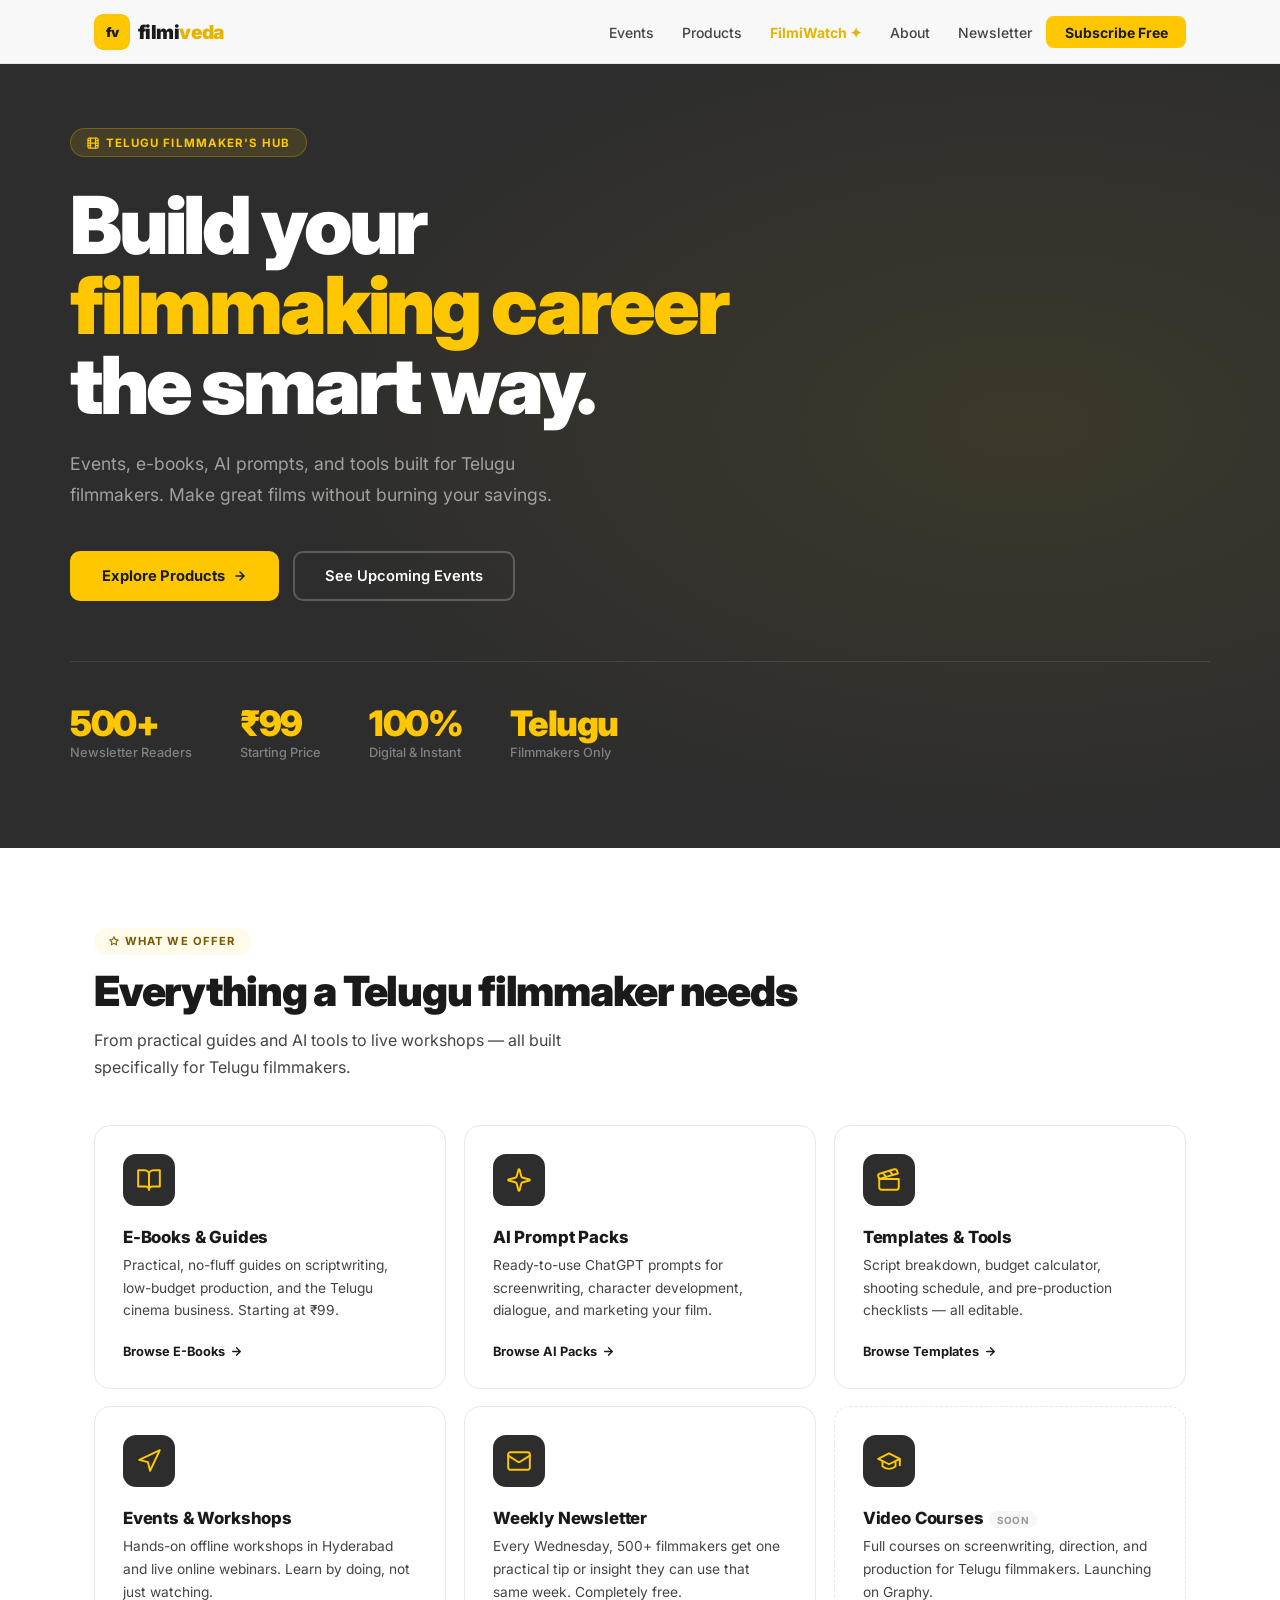
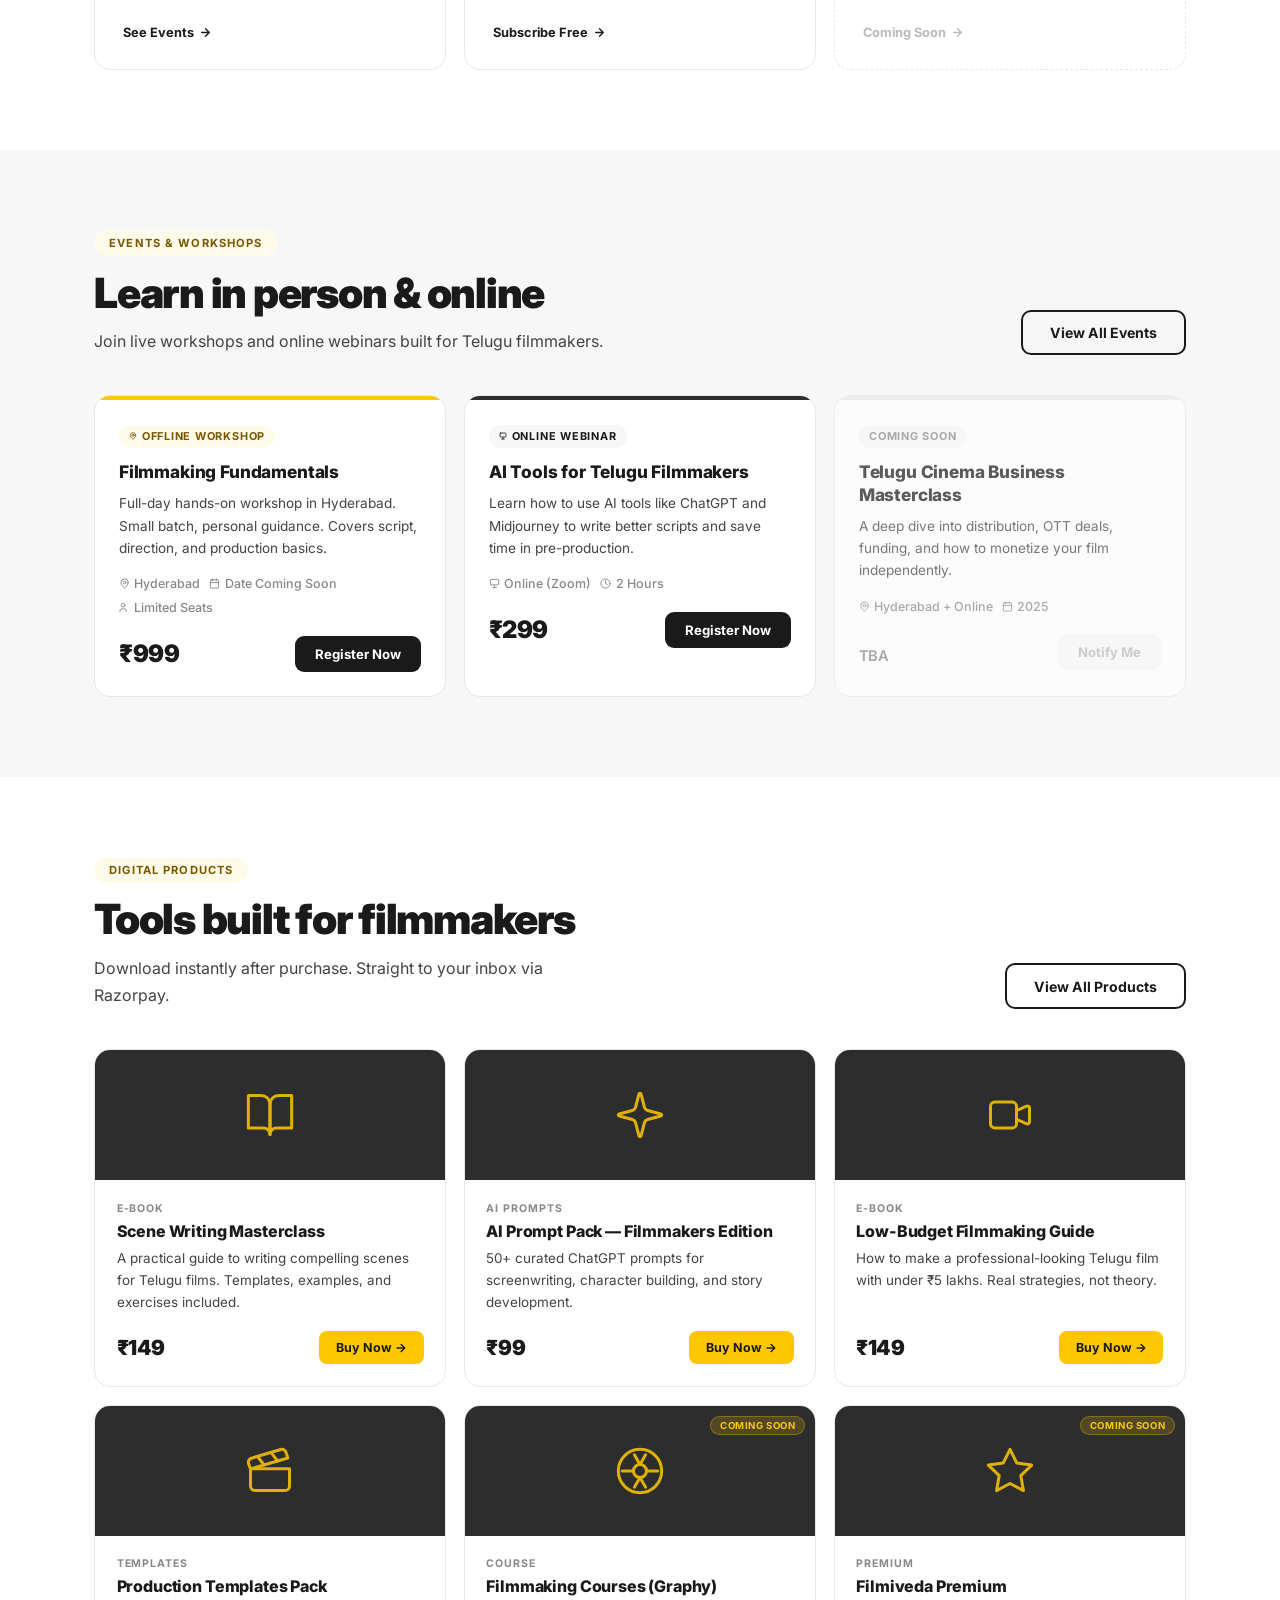
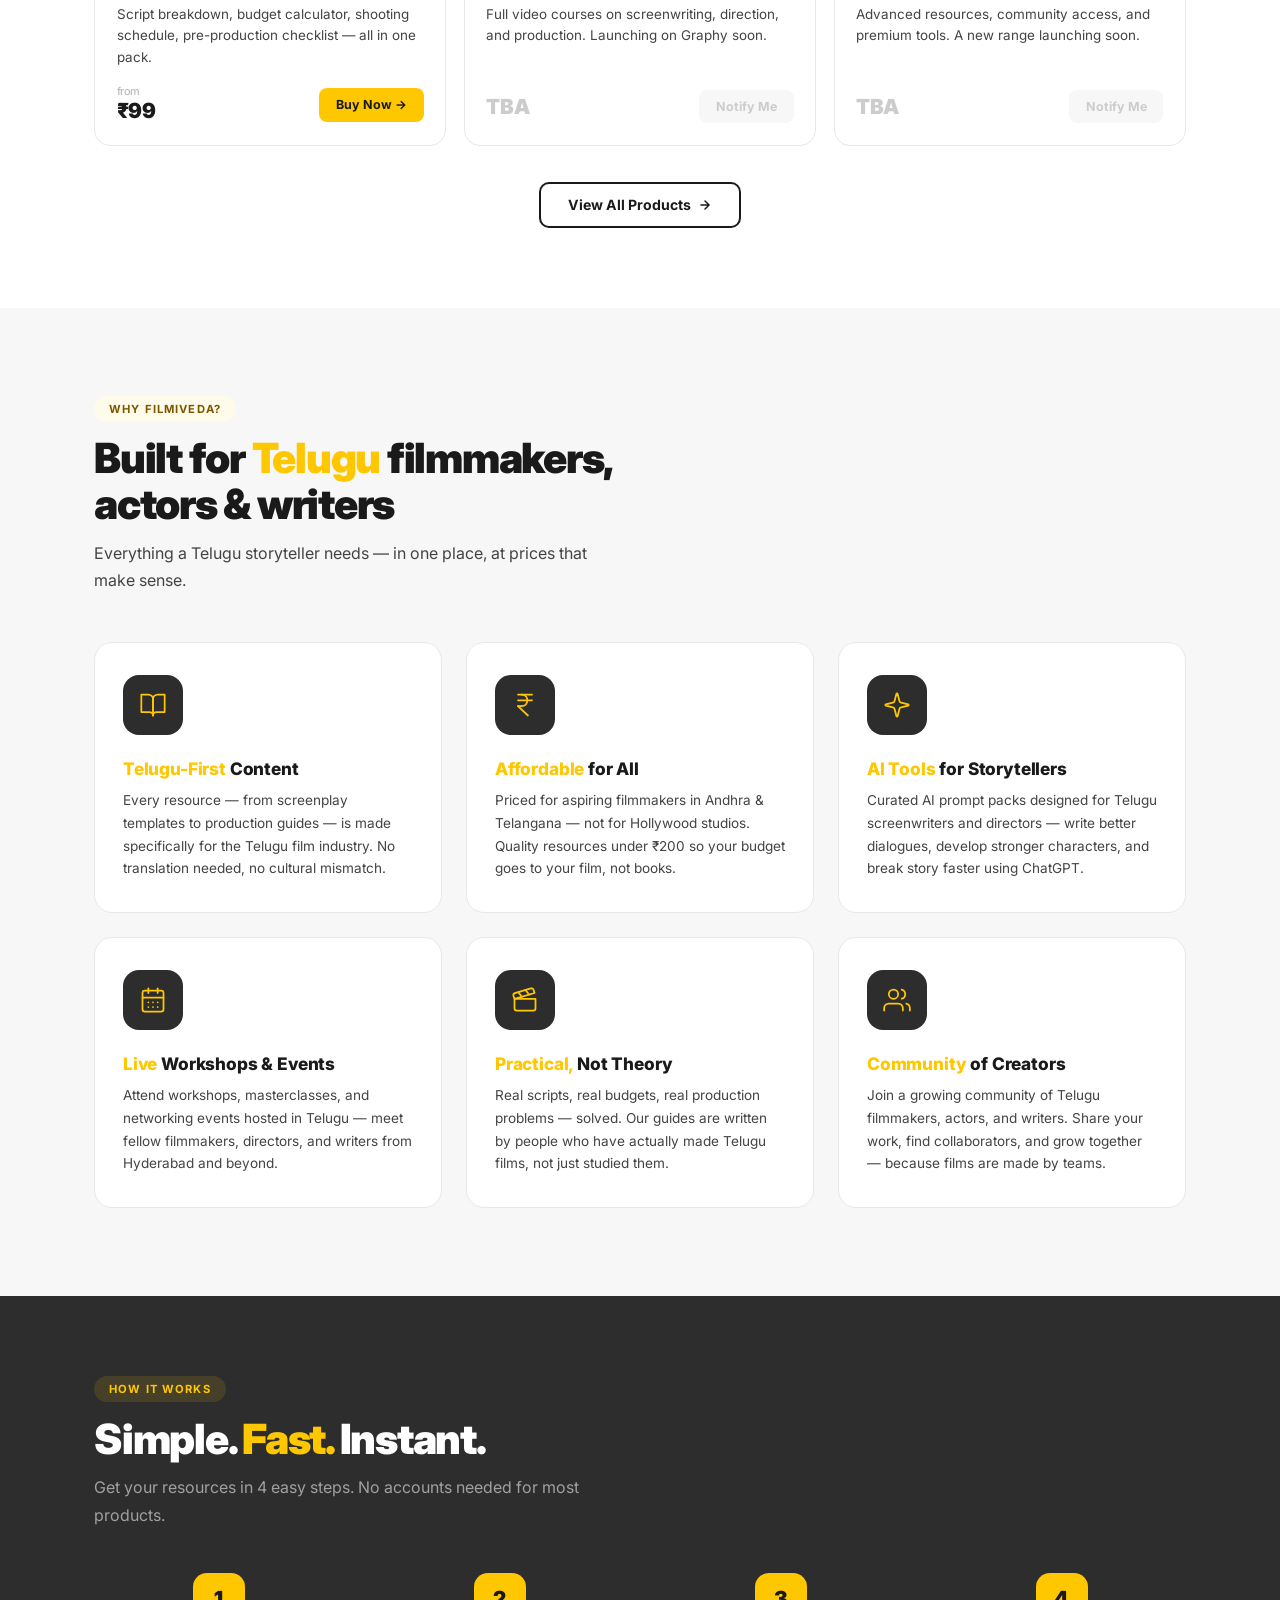
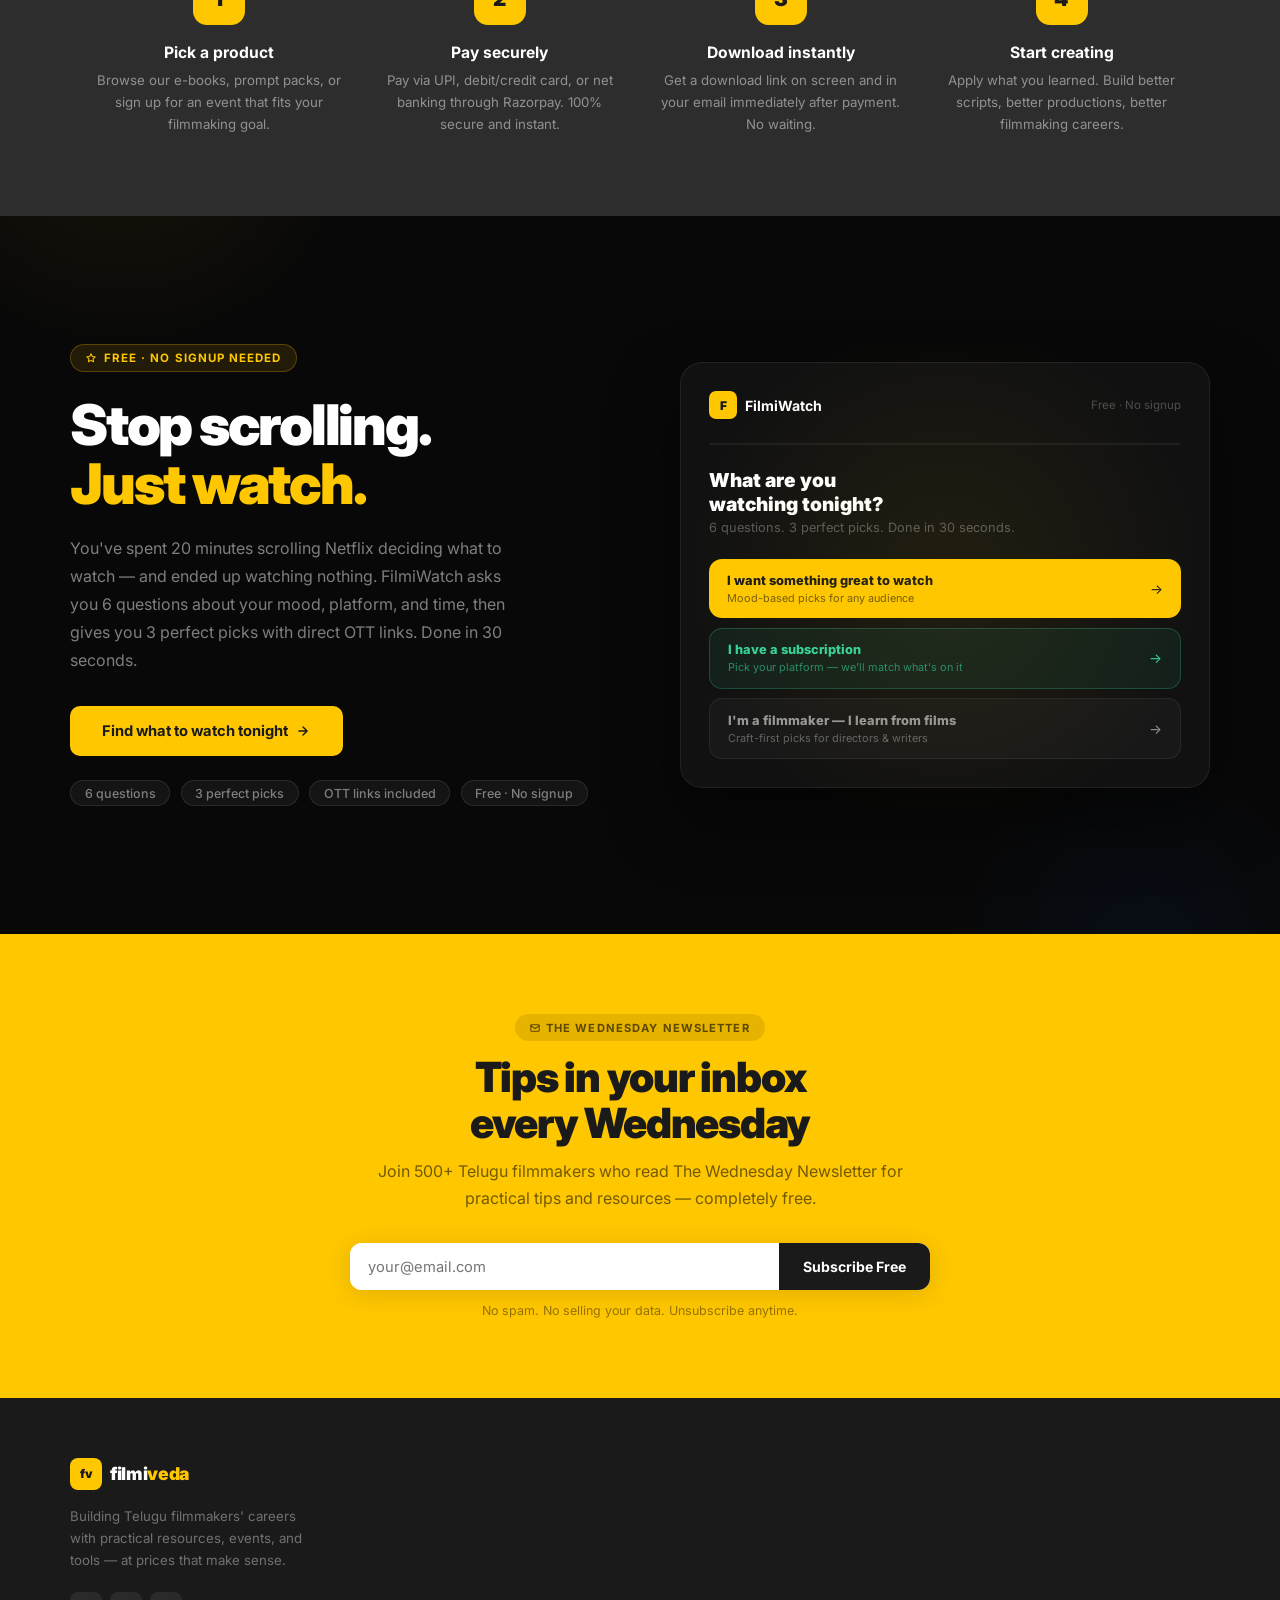
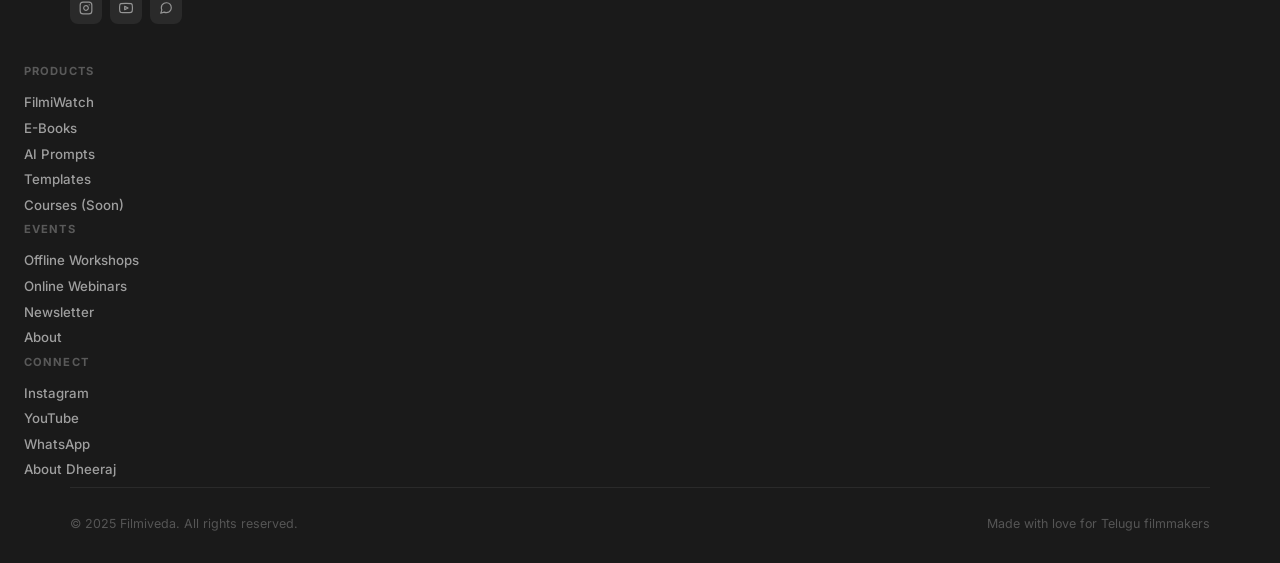
==== commit 714688fe: "fix: remove duplicate FilmiWatch section stuck inside footer" ====
--- a/index.html
+++ b/index.html
@@ -1302,71 +1302,7 @@
                 </a>
             </div>
         </div>
-    </section>
-
-    <!-- ===== FilmiWatch Section ===== -->
-    <section class="filmiwatch-promo" id="filmiwatch">
-        <div class="filmiwatch-inner">
-
-            <div class="scroll-animate">
-                <div class="filmiwatch-label">✦ Free · No signup needed</div>
-                <h2 class="filmiwatch-headline">
-                    Stop doom scrolling.<br><span>Just watch.</span>
-                </h2>
-                <p class="filmiwatch-desc">
-                    You've spent 20 minutes scrolling Netflix deciding what to watch — and ended up watching nothing. FilmiWatch asks you 6 questions about your mood, who you're with, and your platform, then gives you 3 perfect picks with direct OTT links. Done in 30 seconds.
-                </p>
-                <a href="/products/filmiwatch" target="_blank" rel="noopener noreferrer" class="filmiwatch-cta-btn">
-                    Find what to watch tonight <span class="fw-arrow">→</span>
-                </a>
-                <div class="filmiwatch-pills">
-                    <span class="filmiwatch-pill">6 questions</span>
-                    <span class="filmiwatch-pill">3 perfect picks</span>
-                    <span class="filmiwatch-pill">OTT links included</span>
-                    <span class="filmiwatch-pill">Free forever</span>
-                </div>
-            </div>
-
-            <div class="filmiwatch-mockup scroll-animate stagger-2">
-                <div class="mockup-glow"></div>
-                <div class="mockup-card">
-                    <div class="mockup-topbar">
-                        <div class="mockup-logo">
-                            <div class="mockup-logo-icon">F</div>
-                            <span class="mockup-logo-text">FilmiWatch</span>
-                        </div>
-                        <span class="mockup-free-tag">Free · No signup</span>
-                    </div>
-                    <div class="mockup-progress-bar"></div>
-                    <div class="mockup-question">What are you<br>watching tonight?</div>
-                    <div class="mockup-sub">6 questions. 3 perfect picks. 30 seconds.</div>
-                    <div class="mockup-option mockup-option-gold">
-                        <div>
-                            <div class="mockup-option-title">I want to watch something great</div>
-                            <div class="mockup-option-sub">Mood-based picks for general audience</div>
-                        </div>
-                        <span class="mockup-arrow-icon">→</span>
-                    </div>
-                    <div class="mockup-option mockup-option-green">
-                        <div>
-                            <div class="mockup-option-title">I have a subscription</div>
-                            <div class="mockup-option-sub">Pick your platform — we'll match what's on it</div>
-                        </div>
-                        <span class="mockup-arrow-icon">→</span>
-                    </div>
-                    <div class="mockup-option mockup-option-dark">
-                        <div>
-                            <div class="mockup-option-title">I'm a filmmaker — I learn from films</div>
-                            <div class="mockup-option-sub">Craft-first picks for directors, actors & writers</div>
-                        </div>
-                        <span class="mockup-arrow-icon">→</span>
-                    </div>
-                </div>
-            </div>
-
-        </div>
-    </section>
-    <!-- ===== End FilmiWatch Section ===== -->
+        </div>
 
         <div class="ft-col">
             <h4>Products</h4>
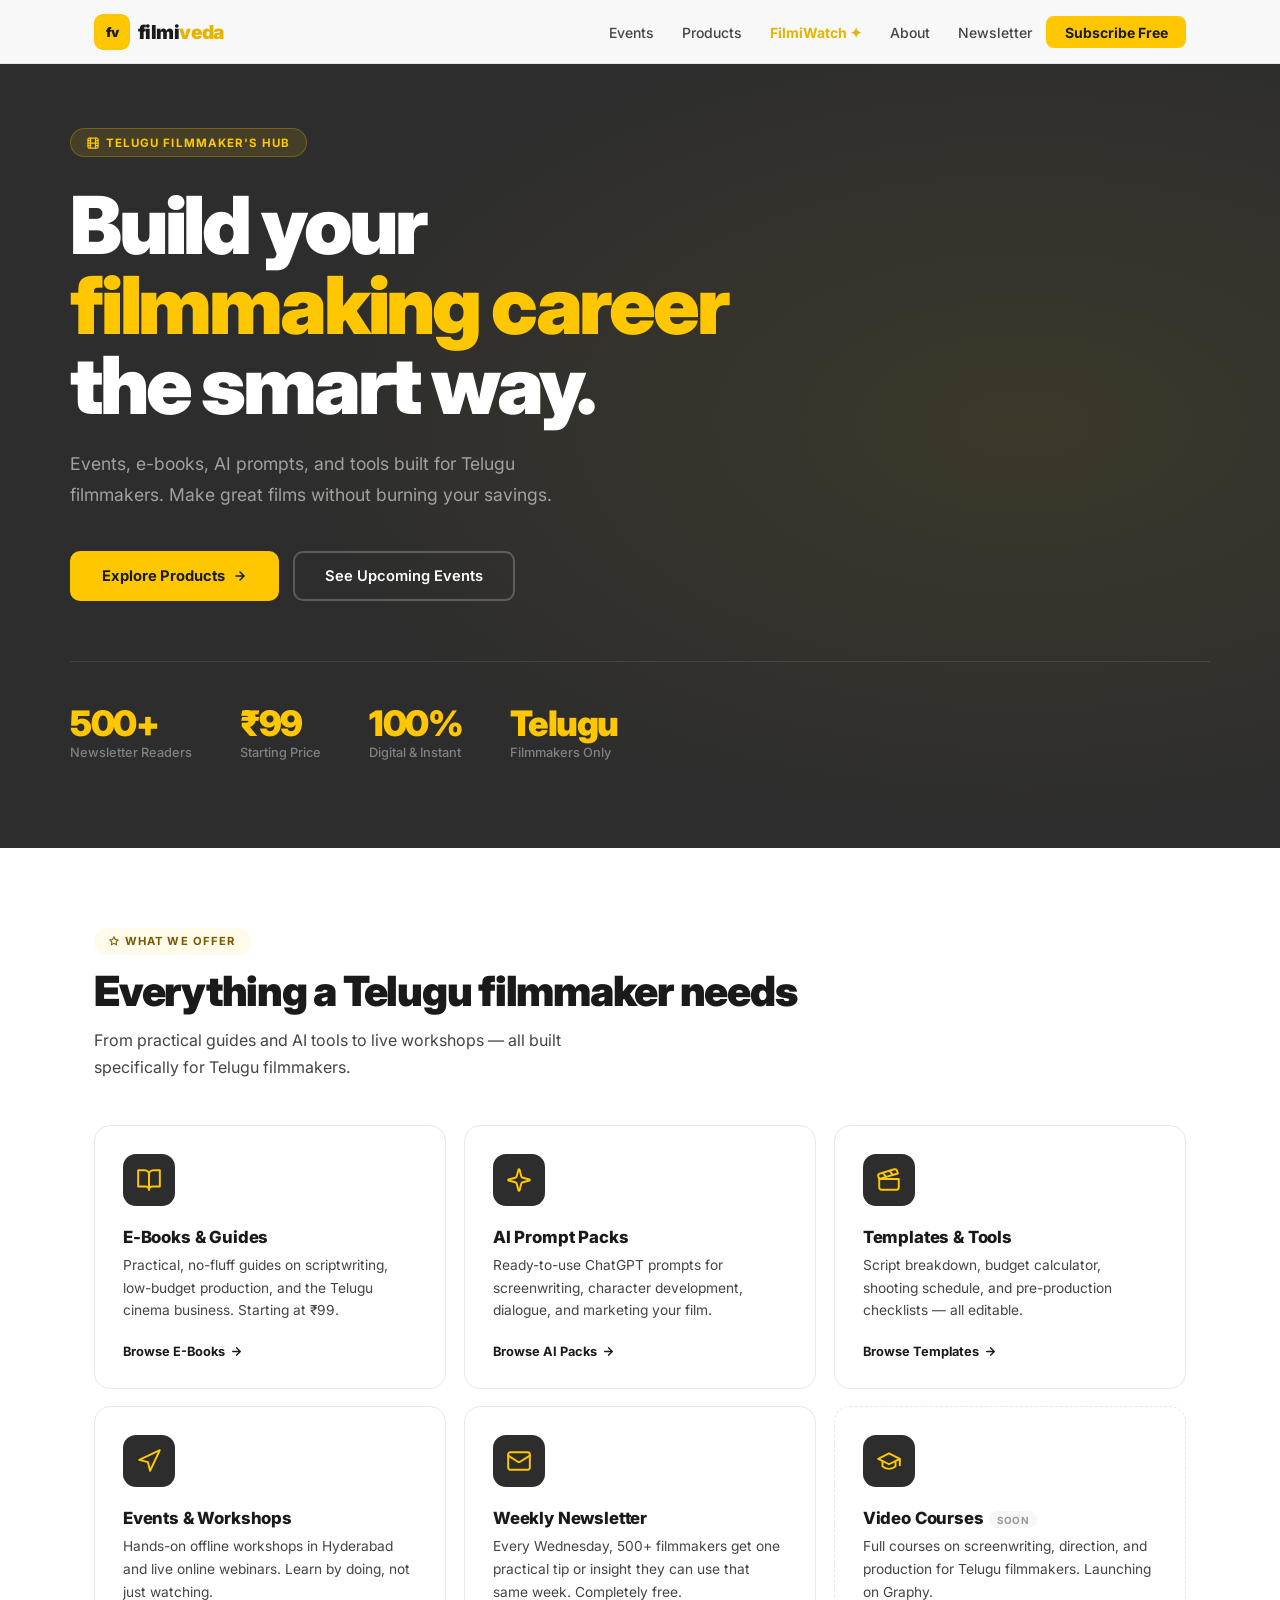
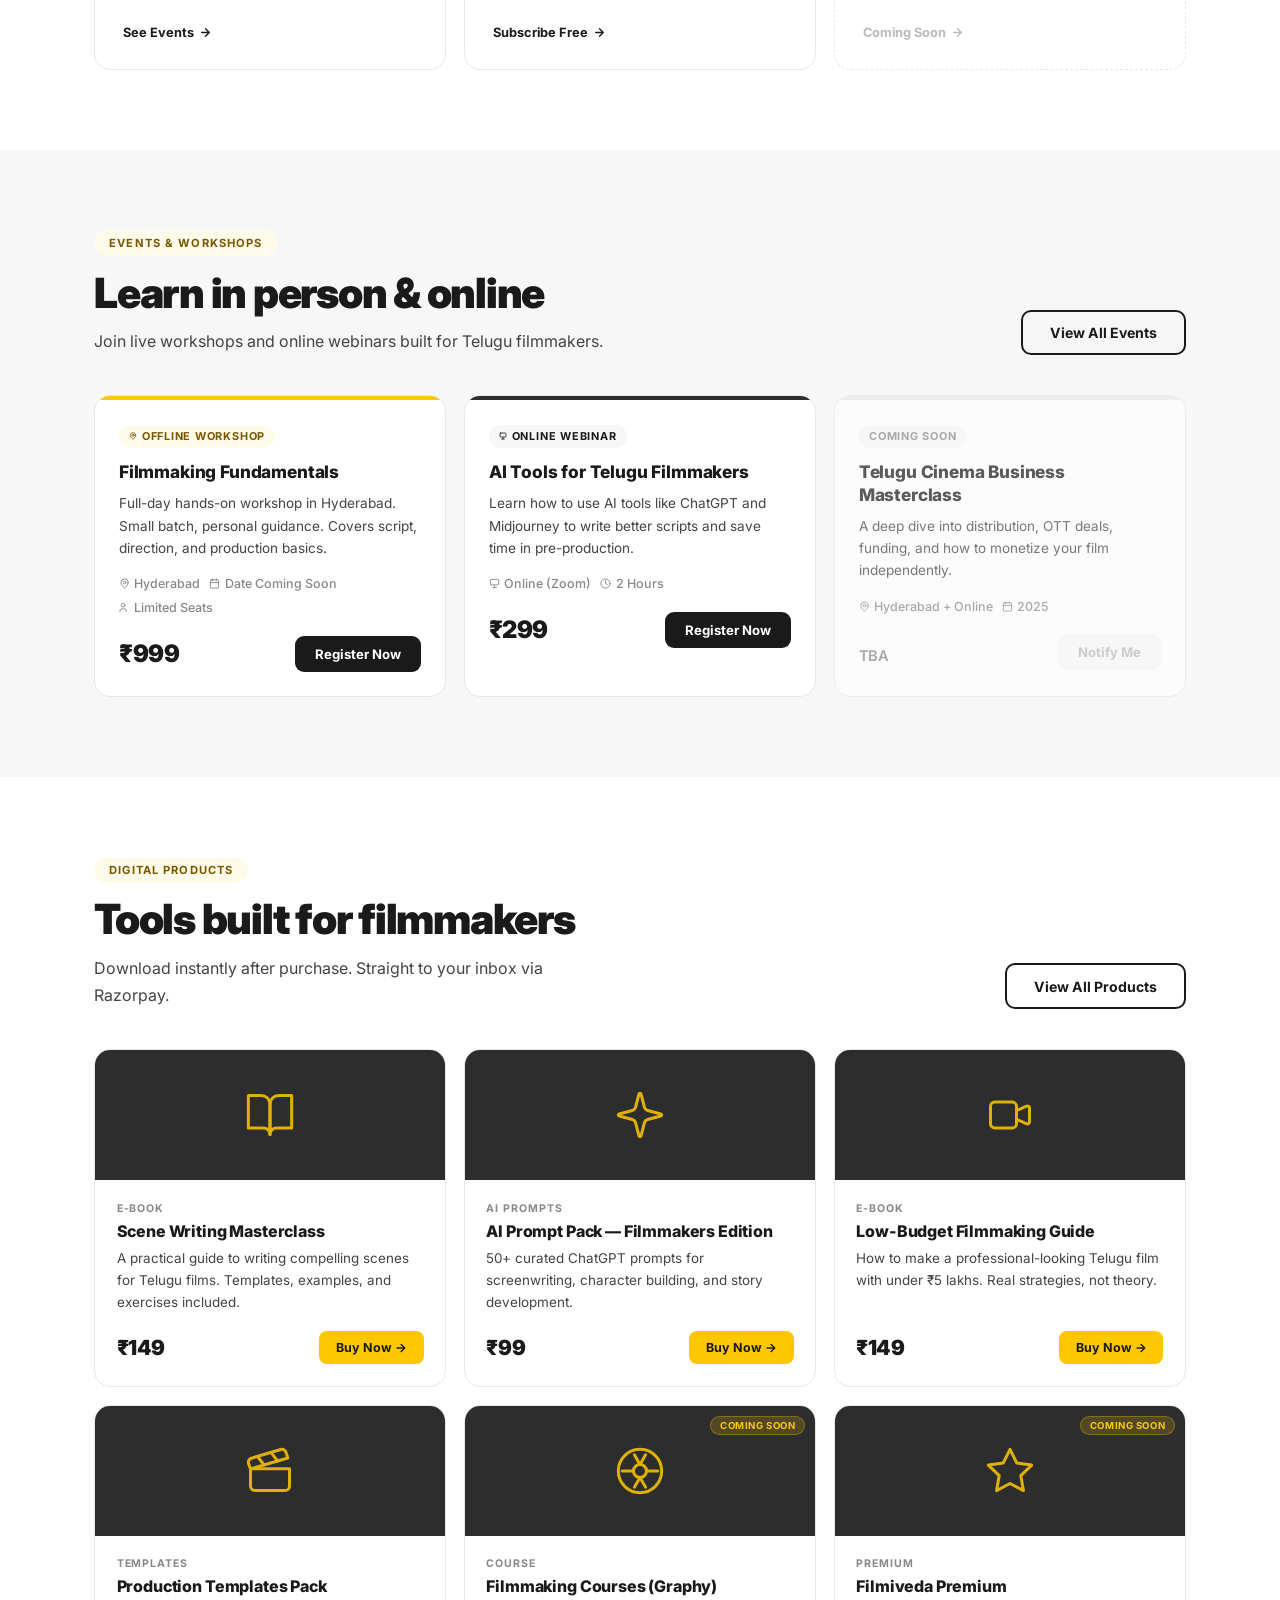
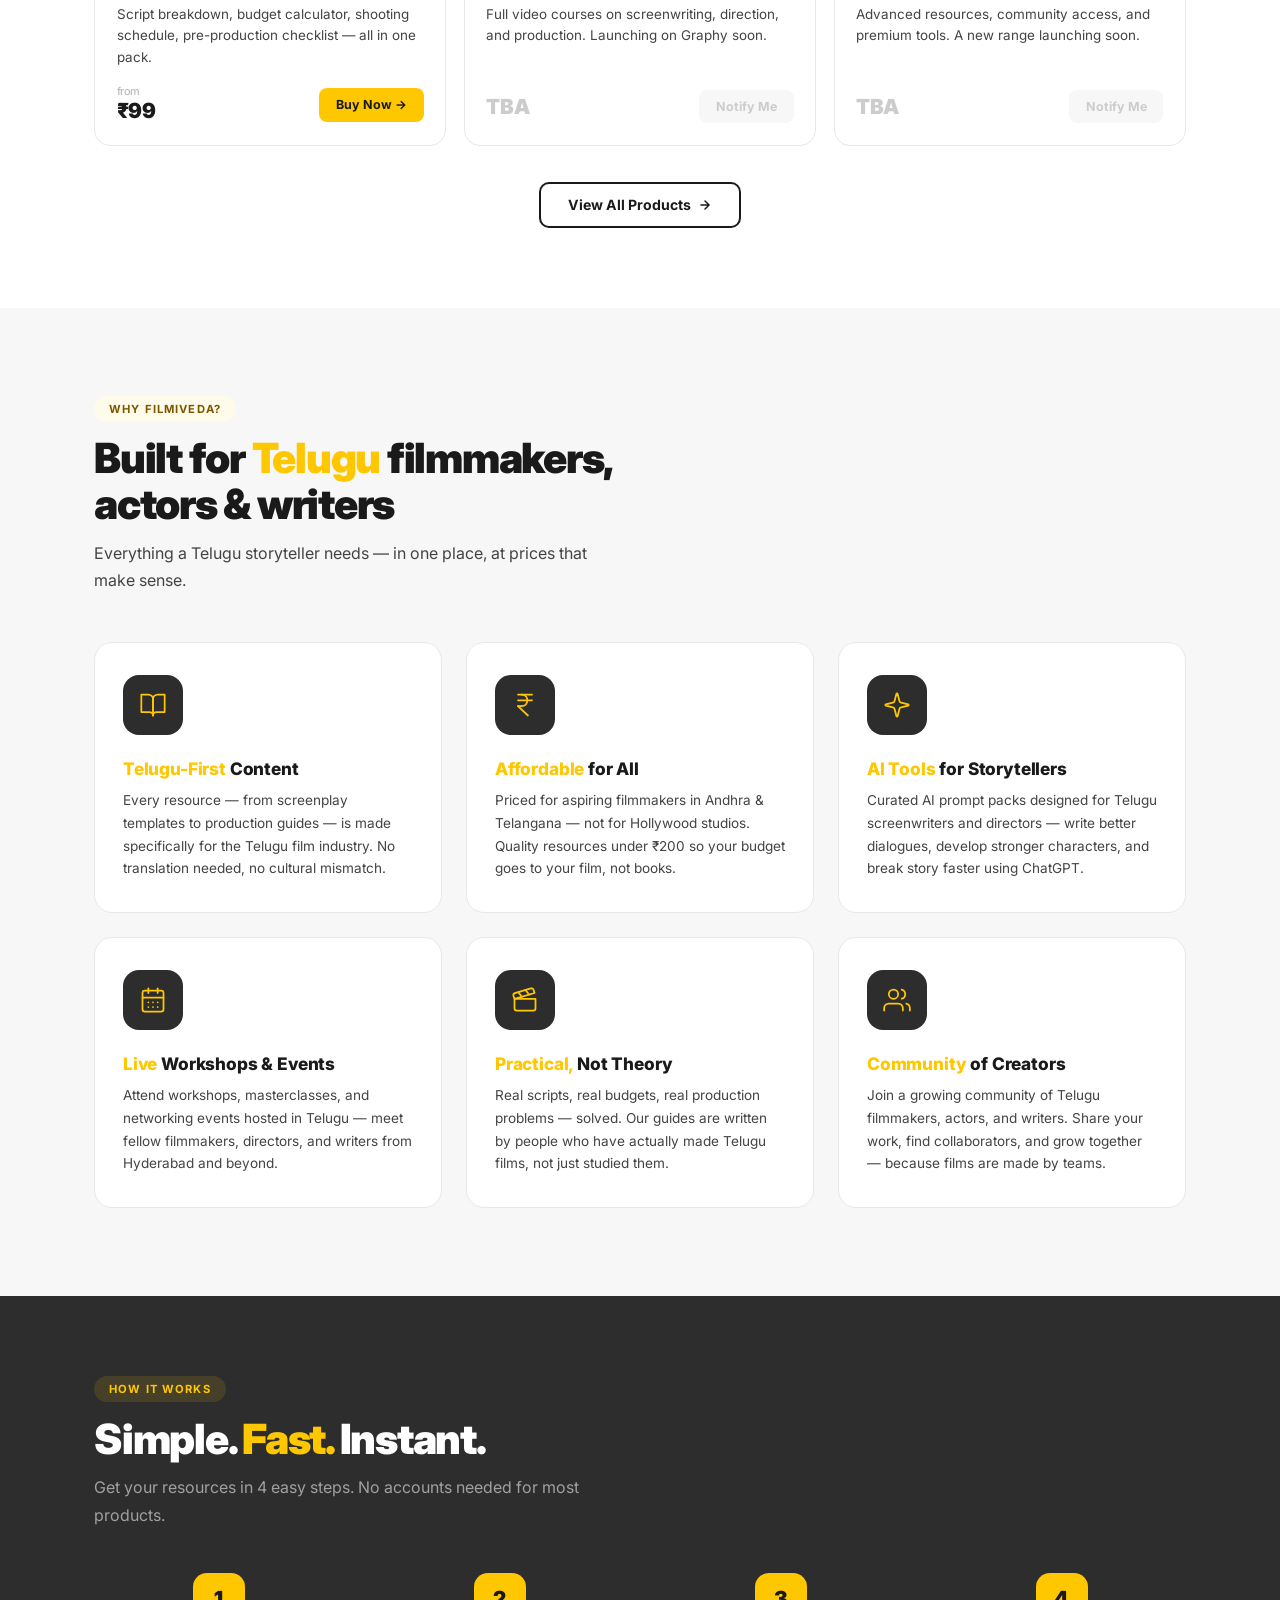
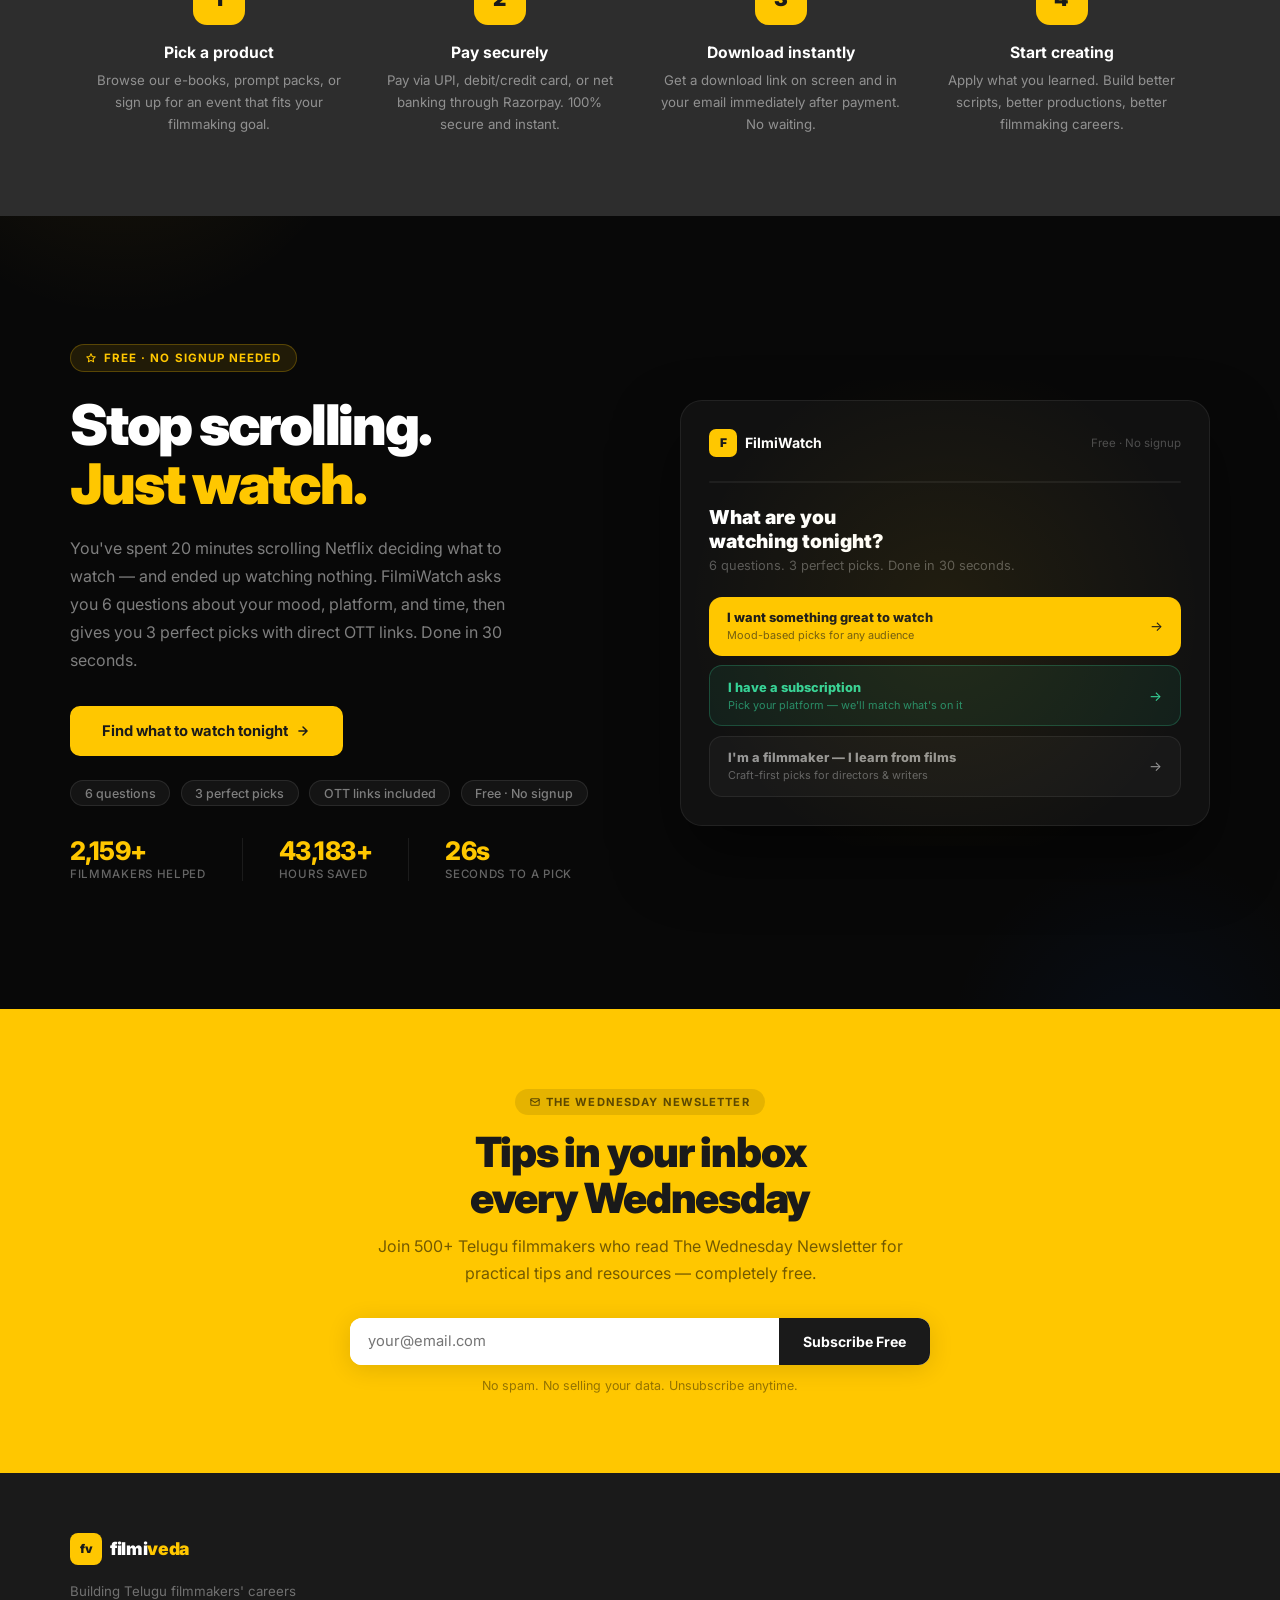
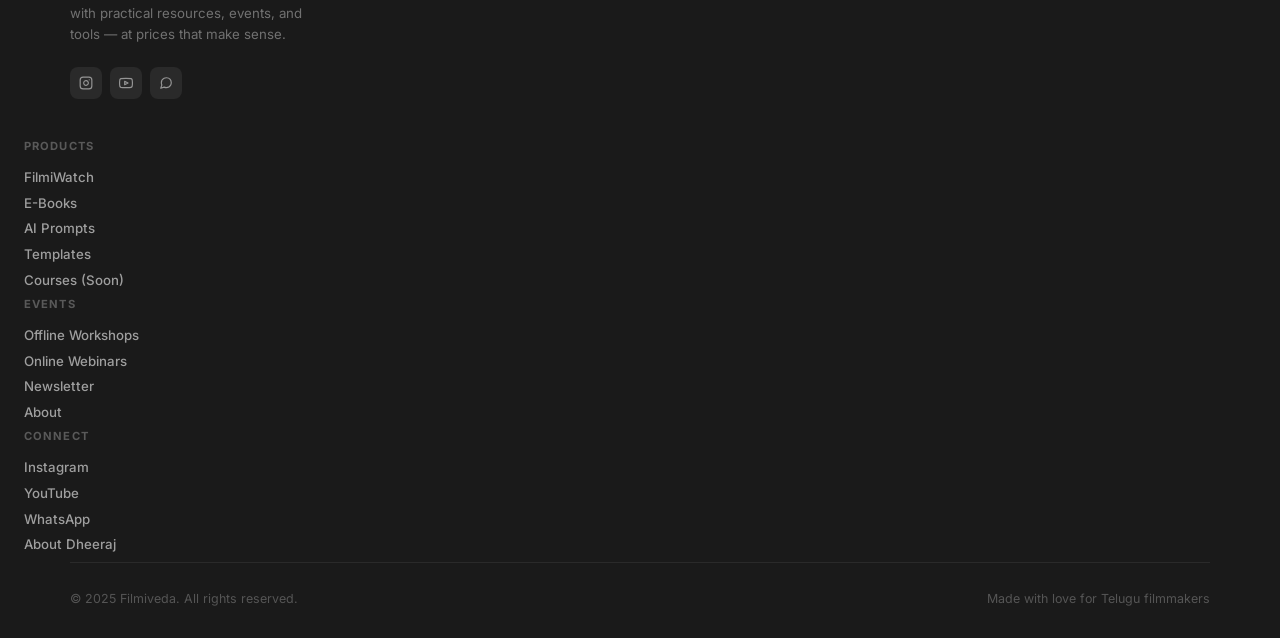
==== commit 4ac6fab3: "feat: add animated stats bar to FilmiWatch section" ====
--- a/index.html
+++ b/index.html
@@ -437,6 +437,11 @@
     color:rgba(255,255,255,.45); padding:.3rem .85rem;
     border-radius:50px; font-size:.78rem; font-weight:500;
 }
+.fw-stats { display:flex; gap:2rem; margin-top:2rem; flex-wrap:wrap; }
+.fw-stat-item { display:flex; flex-direction:column; gap:.2rem; }
+.fw-stat-num { font-size:1.6rem; font-weight:800; color:#FFC700; letter-spacing:-.02em; line-height:1; }
+.fw-stat-label { font-size:.72rem; color:rgba(255,255,255,.38); font-weight:500; text-transform:uppercase; letter-spacing:.06em; }
+.fw-stat-divider { width:1px; background:rgba(255,255,255,.08); align-self:stretch; margin:0 .25rem; }
 .fw-mockup { position:relative; }
 .fw-glow {
     position:absolute; inset:-20px;
@@ -1223,6 +1228,22 @@
                 <span class="fw-pill">OTT links included</span>
                 <span class="fw-pill">Free · No signup</span>
             </div>
+            <div class="fw-stats">
+                <div class="fw-stat-item">
+                    <span class="fw-stat-num" data-target="2400">0</span>
+                    <span class="fw-stat-label">Filmmakers helped</span>
+                </div>
+                <div class="fw-stat-divider"></div>
+                <div class="fw-stat-item">
+                    <span class="fw-stat-num" data-target="48000">0</span>
+                    <span class="fw-stat-label">Hours saved</span>
+                </div>
+                <div class="fw-stat-divider"></div>
+                <div class="fw-stat-item">
+                    <span class="fw-stat-num" data-target="30">0</span>
+                    <span class="fw-stat-label">Seconds to a pick</span>
+                </div>
+            </div>
         </div>
         <div class="fw-mockup fi">
             <div class="fw-glow"></div>
@@ -1356,6 +1377,29 @@
         this.style.display = 'none';
         document.getElementById('nl-ok').style.display = 'block';
     });
+
+    // Stat counter animation
+    const statObs = new IntersectionObserver(entries => {
+        entries.forEach(e => {
+            if (!e.isIntersecting) return;
+            const el = e.target;
+            const target = +el.dataset.target;
+            const duration = 1600;
+            const start = performance.now();
+            const isLarge = target >= 1000;
+            function tick(now) {
+                const p = Math.min((now - start) / duration, 1);
+                const ease = 1 - Math.pow(1 - p, 3);
+                const val = Math.floor(ease * target);
+                el.textContent = isLarge ? val.toLocaleString() + '+' : val + 's';
+                if (p < 1) requestAnimationFrame(tick);
+                else el.textContent = isLarge ? target.toLocaleString() + '+' : target + 's';
+            }
+            requestAnimationFrame(tick);
+            statObs.unobserve(el);
+        });
+    }, { threshold: 0.5 });
+    document.querySelectorAll('.fw-stat-num').forEach(el => statObs.observe(el));
 </script>
 </body>
 </html>
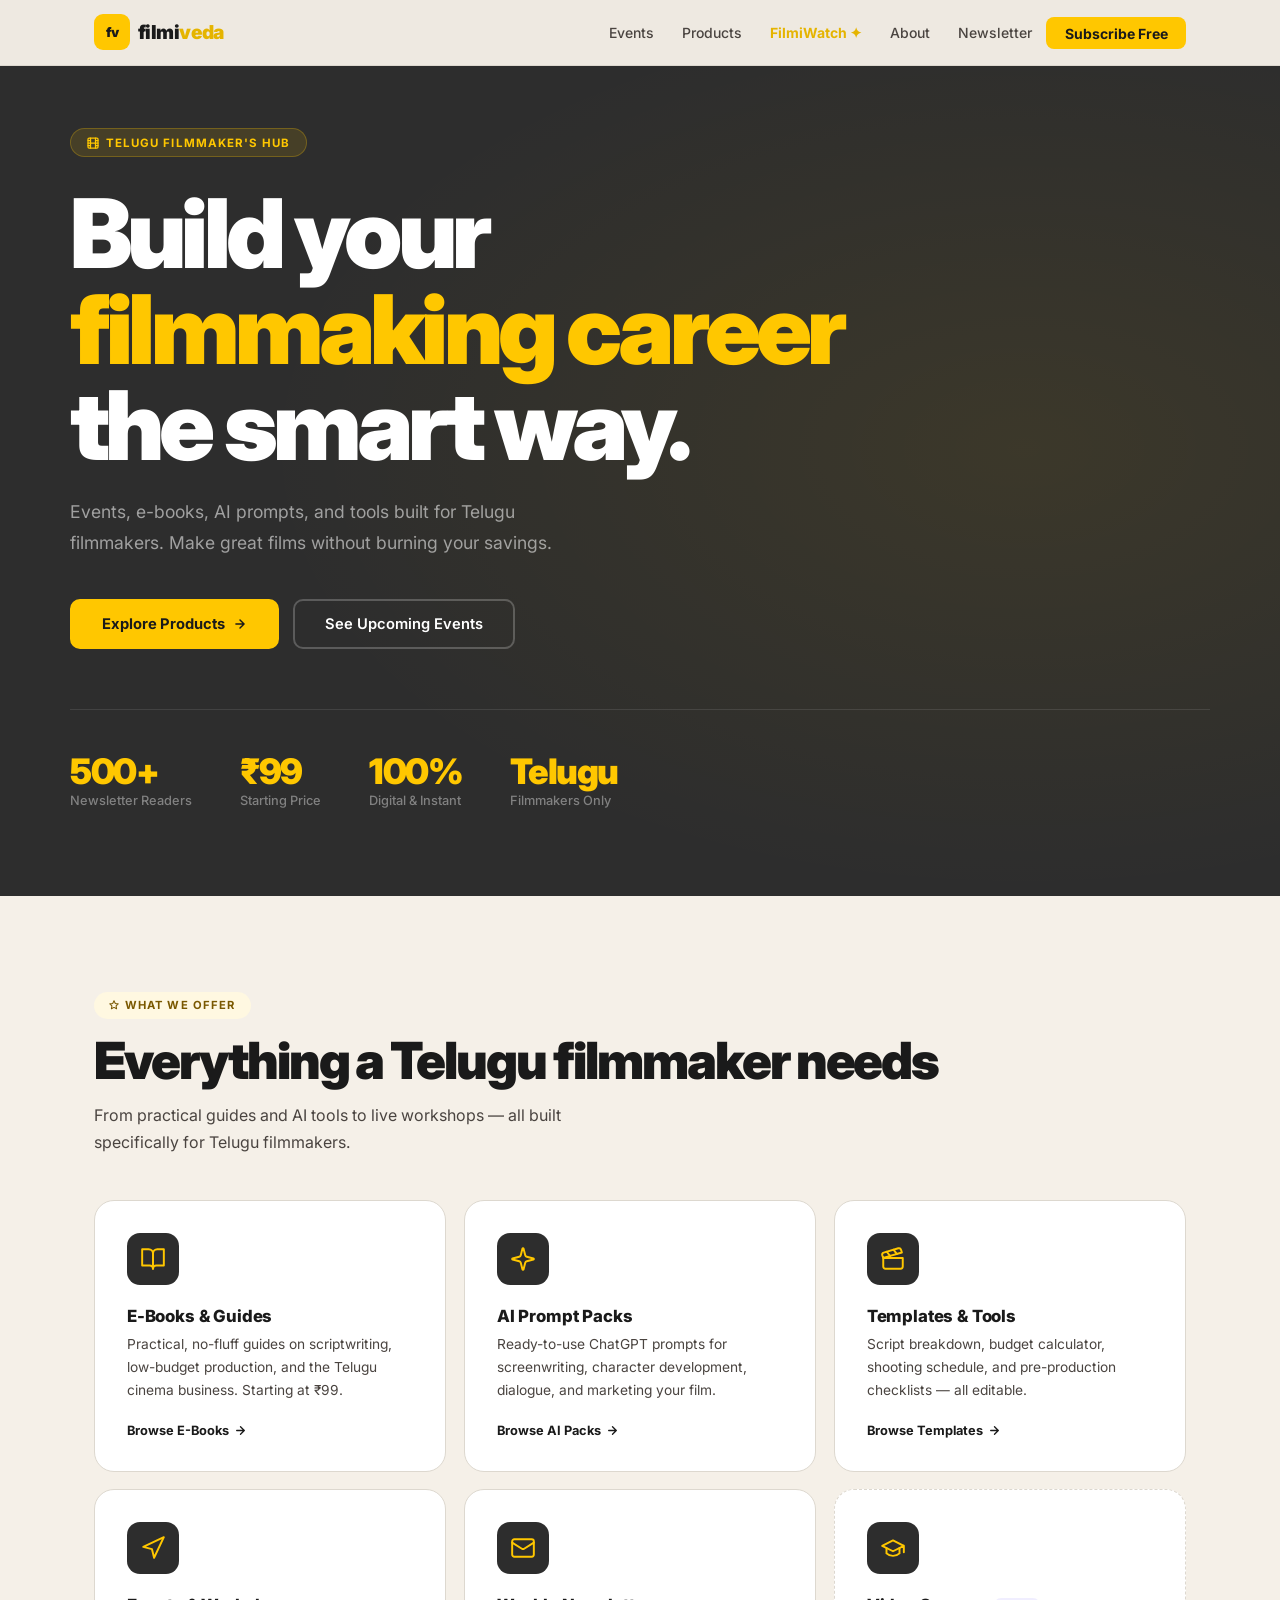
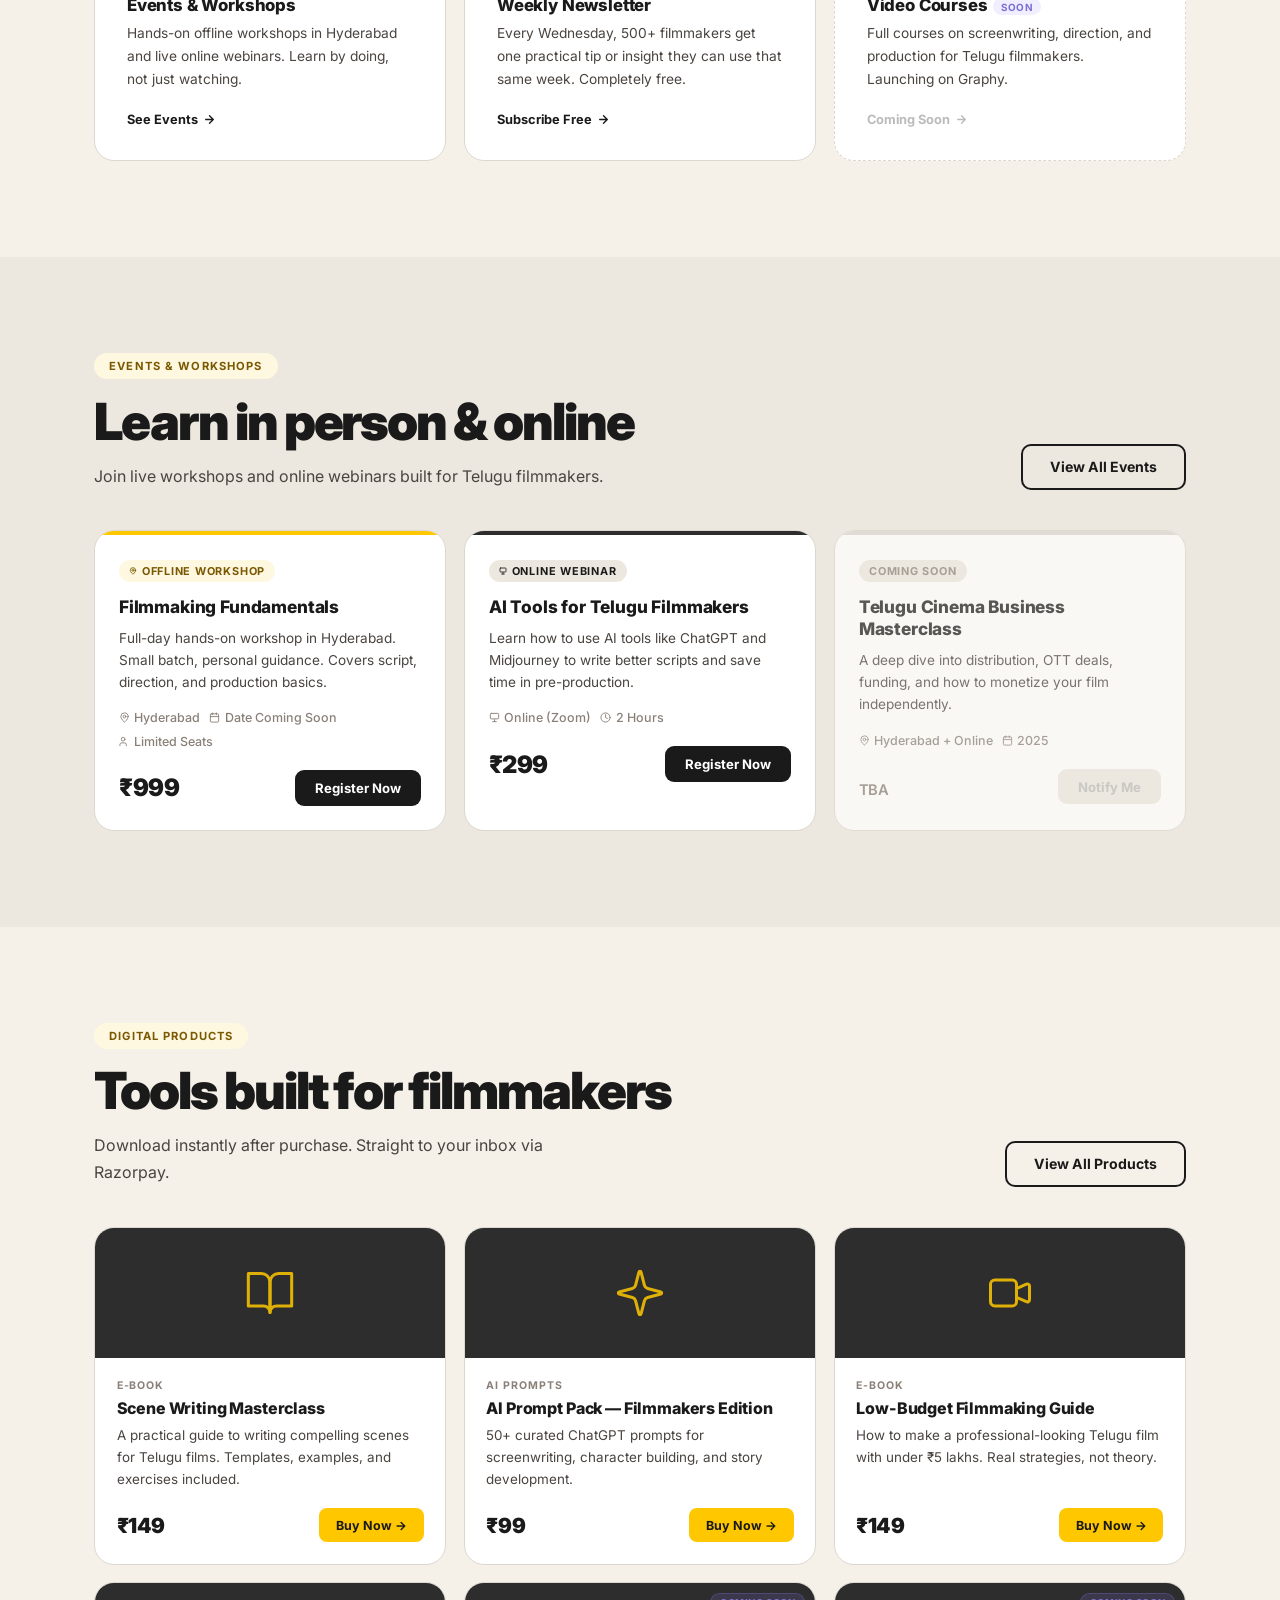
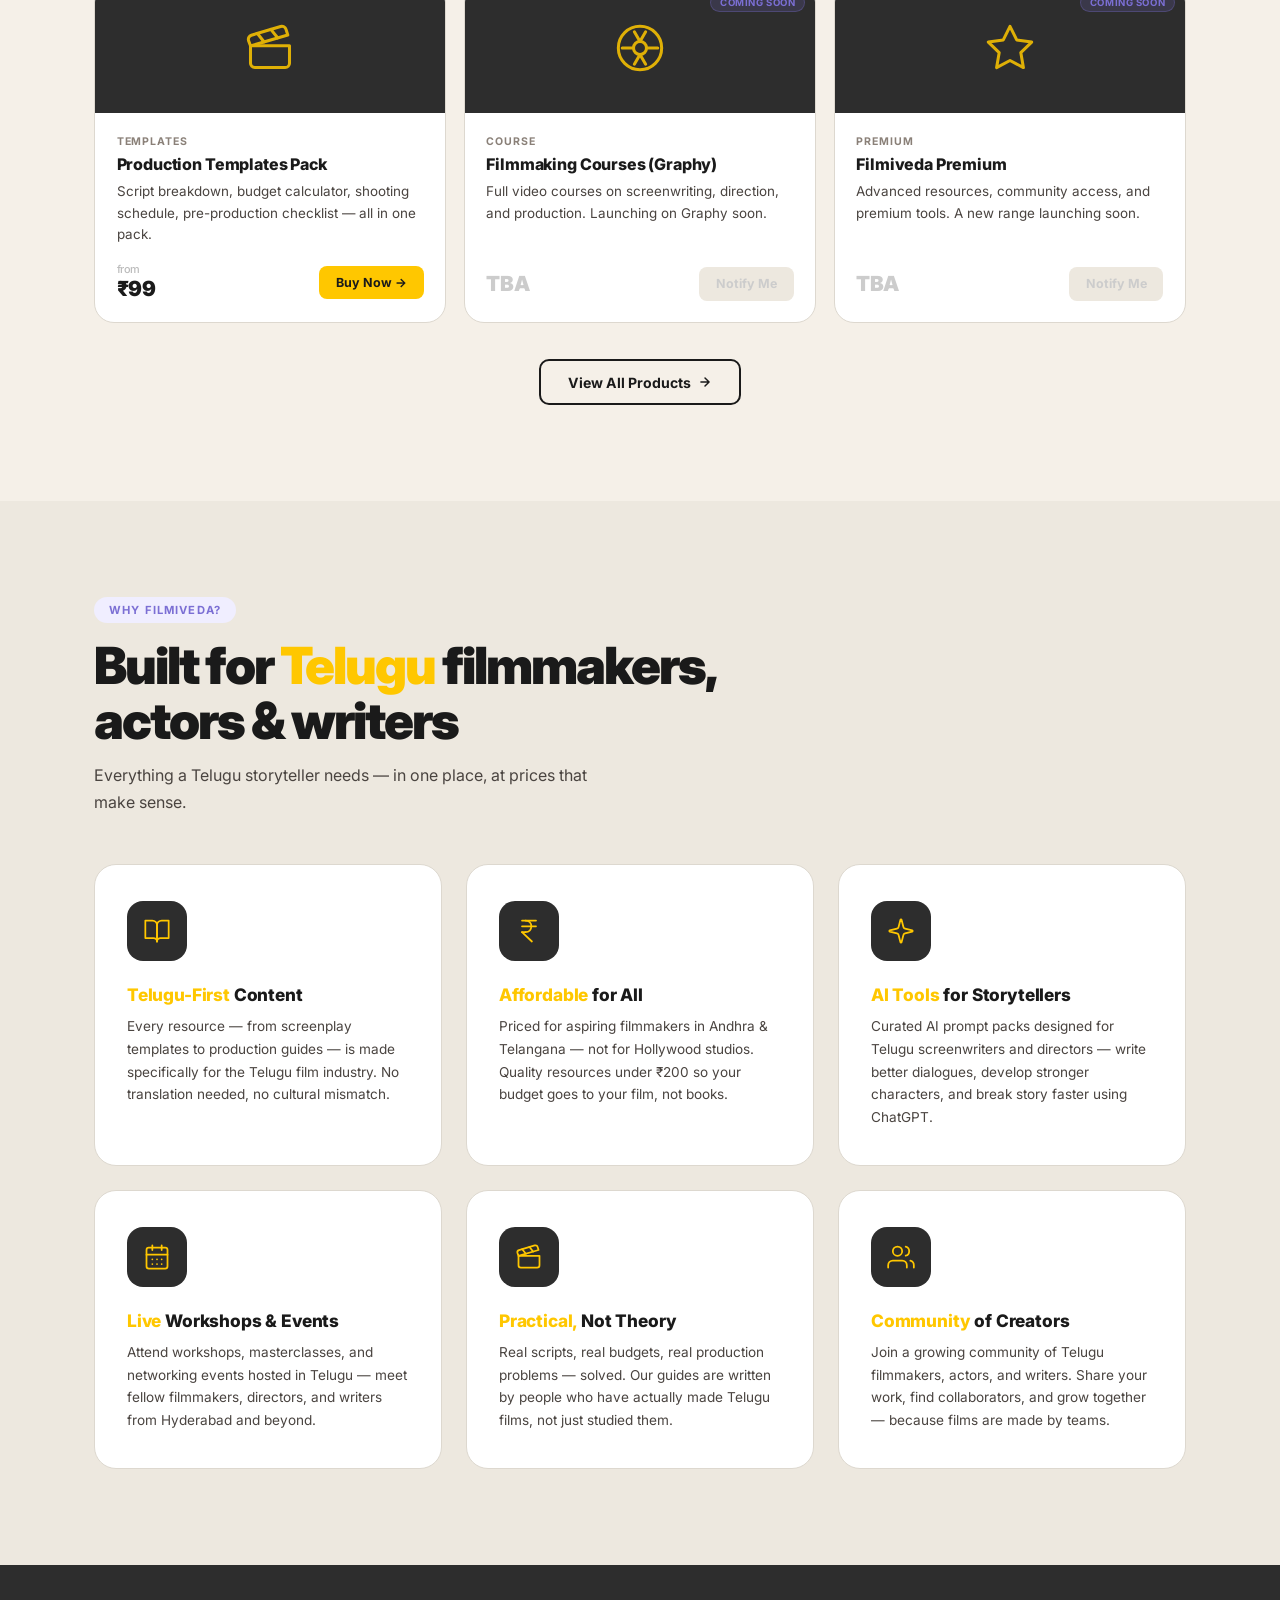
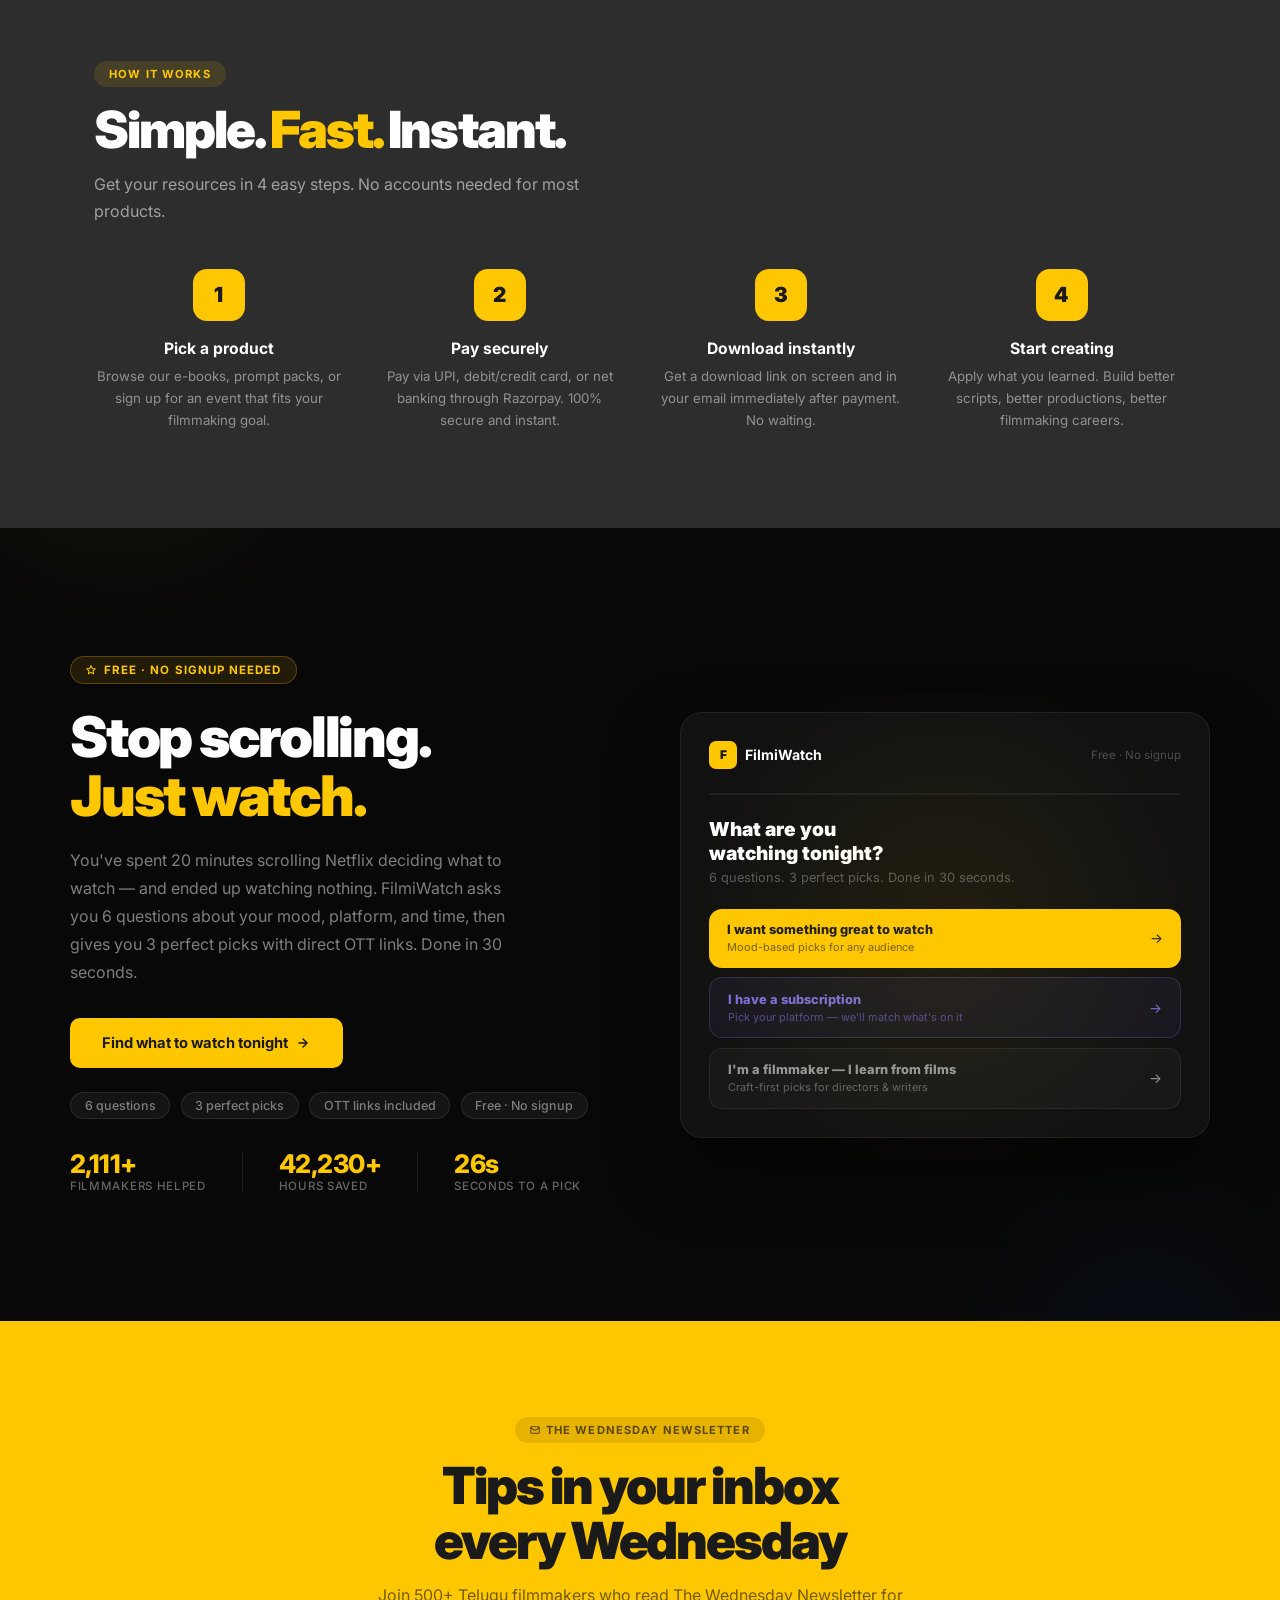
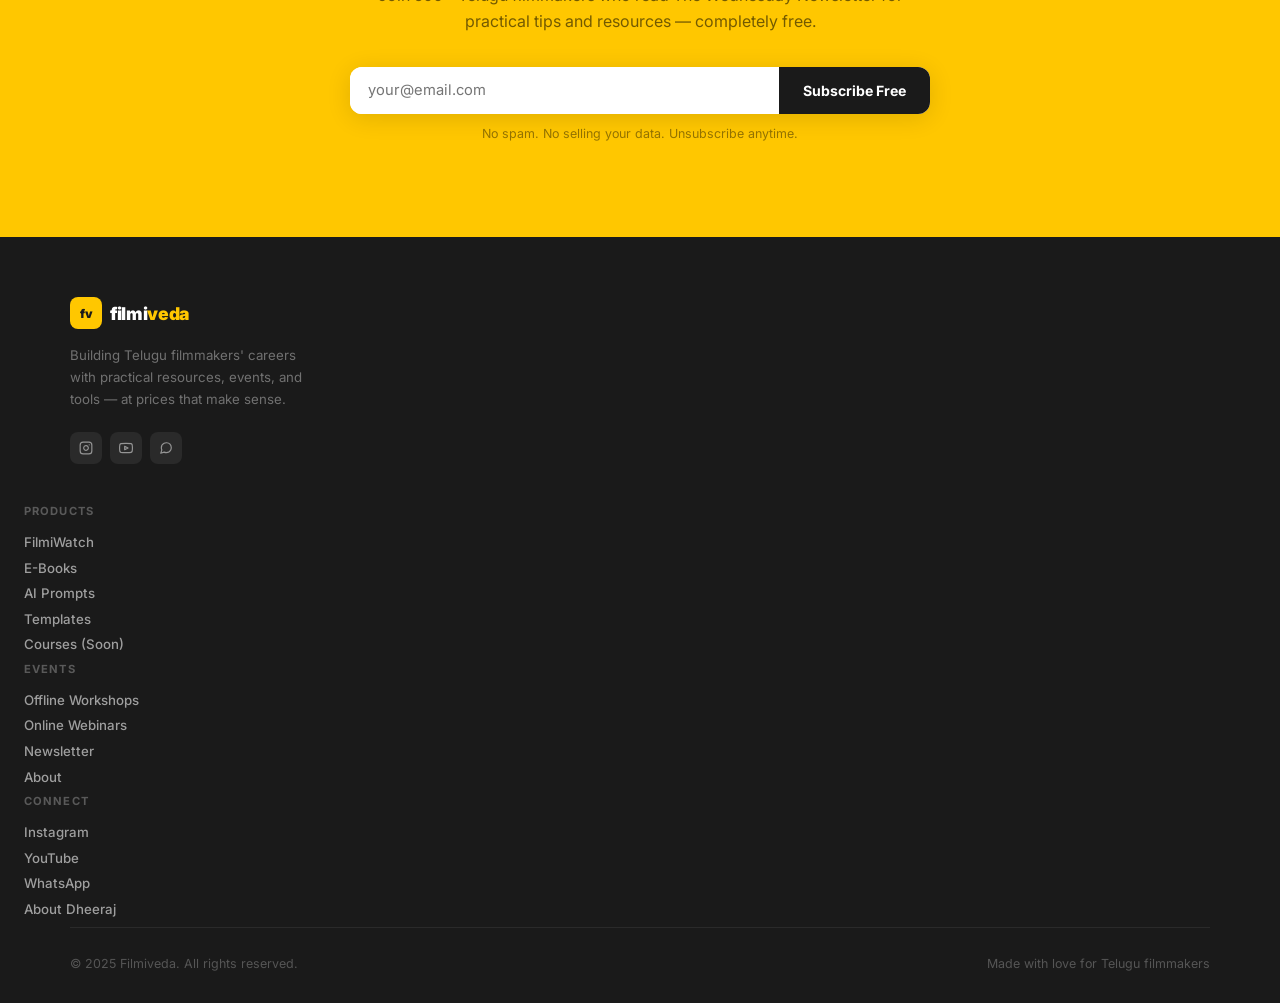
==== commit 34c03a03: "Redesign CSS with Founder OS-inspired look and full brand palette - Warm cream background (#F5F0E8) " ====
--- a/index.html
+++ b/index.html
@@ -14,14 +14,17 @@
         :root {
             --yellow:  #FFC700;
             --yellow-d: #E5B400;
-            --yellow-bg: #FFFBEB;
+            --yellow-bg: #FFF8E1;
             --dark:   #1A1A1A;
             --charcoal: #2D2D2D;
-            --body:   #444444;
-            --muted:  #888888;
-            --off:    #F7F7F7;
-            --border: #E8E8E8;
+            --body:   #4A4440;
+            --muted:  #8A8078;
+            --cream:  #F5F0E8;
+            --off:    #EDE8DF;
+            --border: #DDD8CF;
             --white:  #FFFFFF;
+            --purple: #7B6FD4;
+            --purple-bg: #F0EEFF;
         }
 
         *  { margin:0; padding:0; box-sizing:border-box; }
@@ -29,7 +32,7 @@
         body {
             font-family:'Inter',sans-serif;
             color:var(--dark);
-            background:var(--white);
+            background:var(--cream);
             -webkit-font-smoothing:antialiased;
             overflow-x:hidden;
         }
@@ -39,9 +42,9 @@
         /* ─── NAV ─── */
         nav {
             position:fixed; top:0; width:100%; z-index:1000;
-            padding:0.85rem 0;
-            background:rgba(255,255,255,0.97);
-            backdrop-filter:blur(16px);
+            padding:0.9rem 0;
+            background:rgba(245,240,232,0.97);
+            backdrop-filter:blur(20px);
             border-bottom:1px solid var(--border);
             transition:box-shadow .3s;
         }
@@ -107,9 +110,9 @@
         }
 
         .hero h1 {
-            font-size:clamp(2.6rem,6.5vw,5rem); font-weight:900;
-            line-height:1.0; letter-spacing:-.04em;
-            color:var(--white); margin-bottom:1.5rem; max-width:800px;
+            font-size:clamp(3.2rem,7.5vw,6rem); font-weight:900;
+            line-height:1.0; letter-spacing:-.05em;
+            color:var(--white); margin-bottom:1.5rem; max-width:860px;
         }
         .hero h1 .hl { color:var(--yellow); }
 
@@ -153,21 +156,22 @@
             padding:.38rem .95rem; border-radius:50px; margin-bottom:.9rem;
         }
         .sec-tag.dark { background:rgba(255,199,0,.12); color:var(--yellow); }
-
-        .sec-title { font-size:clamp(1.7rem,3.8vw,2.6rem); font-weight:900; letter-spacing:-.03em; line-height:1.1; color:var(--dark); margin-bottom:.75rem; }
+        .sec-tag.purple { background:var(--purple-bg); color:var(--purple); }
+
+        .sec-title { font-size:clamp(2.1rem,4.5vw,3.2rem); font-weight:900; letter-spacing:-.04em; line-height:1.08; color:var(--dark); margin-bottom:.85rem; }
         .sec-title.white { color:var(--white); }
         .sec-title .yl { color:var(--yellow); }
         .sec-sub { font-size:1rem; color:var(--body); line-height:1.7; max-width:520px; margin-bottom:2.75rem; }
         .sec-sub.white { color:rgba(255,255,255,.55); }
 
         /* ─── WHAT WE OFFER (service cards) ─── */
-        .services { padding:5rem 1.5rem; background:var(--white); }
+        .services { padding:6rem 1.5rem; background:var(--cream); }
 
         .svc-grid { display:grid; grid-template-columns:repeat(3,1fr); gap:1.1rem; }
 
         .svc-card {
-            border:1.5px solid var(--border); border-radius:16px;
-            padding:1.75rem; background:var(--white);
+            border:1.5px solid var(--border); border-radius:20px;
+            padding:2rem; background:var(--white);
             text-decoration:none; color:inherit; display:block;
             transition:all .28s ease;
         }
@@ -194,17 +198,17 @@
         .svc-link svg { transition:transform .2s; }
         .svc-card:hover .svc-link svg { transform:translateX(4px); }
 
-        .soon-chip { display:inline-block; font-size:.62rem; background:var(--off); color:#999; padding:.16rem .5rem; border-radius:50px; font-weight:700; letter-spacing:.05em; text-transform:uppercase; margin-left:.35rem; vertical-align:middle; }
+        .soon-chip { display:inline-block; font-size:.62rem; background:var(--purple-bg); color:var(--purple); padding:.16rem .5rem; border-radius:50px; font-weight:700; letter-spacing:.05em; text-transform:uppercase; margin-left:.35rem; vertical-align:middle; }
 
         /* ─── EVENTS ─── */
-        .events { padding:5rem 1.5rem; background:var(--off); }
+        .events { padding:6rem 1.5rem; background:var(--off); }
 
         .sec-row { display:flex; justify-content:space-between; align-items:flex-end; margin-bottom:2.5rem; flex-wrap:wrap; gap:1rem; }
 
         .ev-grid { display:grid; grid-template-columns:repeat(3,1fr); gap:1.1rem; }
 
         .ev-card {
-            background:var(--white); border-radius:16px;
+            background:var(--white); border-radius:20px;
             overflow:hidden; border:1.5px solid var(--border);
             transition:all .28s ease;
         }
@@ -249,12 +253,12 @@
         .btn-muted { display:inline-block; background:var(--off); color:#bbb; padding:.62rem 1.25rem; border-radius:9px; font-weight:700; font-size:.82rem; cursor:not-allowed; }
 
         /* ─── PRODUCTS PREVIEW ─── */
-        .products { padding:5rem 1.5rem; background:var(--white); }
+        .products { padding:6rem 1.5rem; background:var(--cream); }
 
         .prod-grid { display:grid; grid-template-columns:repeat(3,1fr); gap:1.1rem; }
 
         .prod-card {
-            border:1.5px solid var(--border); border-radius:16px;
+            border:1.5px solid var(--border); border-radius:20px;
             overflow:hidden; display:flex; flex-direction:column;
             background:var(--white); transition:all .28s ease;
         }
@@ -272,9 +276,9 @@
 
         .soon-abs {
             position:absolute; top:10px; right:10px;
-            background:rgba(255,199,0,.18); color:var(--yellow);
+            background:rgba(123,111,212,.18); color:var(--purple);
             font-size:.6rem; font-weight:700; letter-spacing:.06em; text-transform:uppercase;
-            padding:.2rem .55rem; border-radius:50px; border:1px solid rgba(255,199,0,.3);
+            padding:.2rem .55rem; border-radius:50px; border:1px solid rgba(123,111,212,.3);
         }
 
         .prod-body { padding:1.35rem; flex:1; display:flex; flex-direction:column; }
@@ -309,14 +313,14 @@
         .btn-outline-dark:hover { background:var(--dark); color:var(--white); }
 
         /* ─── WHY FILMIVEDA ─── */
-        .why { padding:5.5rem 1.5rem; background:var(--off); }
+        .why { padding:6rem 1.5rem; background:var(--off); }
         .why-grid {
             display:grid; grid-template-columns:repeat(3,1fr);
             gap:1.5rem; margin-top:3rem;
         }
         .why-card {
-            background:var(--white); border-radius:18px;
-            padding:2rem 1.75rem; border:1.5px solid var(--border);
+            background:var(--white); border-radius:22px;
+            padding:2.25rem 2rem; border:1.5px solid var(--border);
             transition:all .28s ease;
         }
         .why-card:hover { border-color:var(--yellow); box-shadow:0 8px 36px rgba(0,0,0,.07); transform:translateY(-3px); }
@@ -334,7 +338,7 @@
         .why-card p { color:var(--body); font-size:.85rem; line-height:1.68; }
 
         /* ─── HOW IT WORKS ─── */
-        .how { padding:5rem 1.5rem; background:var(--charcoal); }
+        .how { padding:6rem 1.5rem; background:var(--charcoal); }
 
         .how-grid { display:grid; grid-template-columns:repeat(4,1fr); gap:2rem; margin-top:2.75rem; }
 
@@ -349,7 +353,7 @@
         .how-step p  { font-size:.83rem; color:rgba(255,255,255,.48); line-height:1.65; }
 
         /* ─── NEWSLETTER ─── */
-        .newsletter { padding:5rem 1.5rem; background:var(--yellow); }
+        .newsletter { padding:6rem 1.5rem; background:var(--yellow); }
         .nl-inner { max-width:580px; margin:0 auto; text-align:center; }
         .newsletter .sec-tag { background:rgba(0,0,0,.1); color:rgba(0,0,0,.6); }
         .newsletter .sec-title { color:var(--dark); }
@@ -474,7 +478,7 @@
 }
 .fw-opt:last-child { margin-bottom:0; }
 .fw-opt.gold { background:var(--yellow); color:var(--dark); }
-.fw-opt.green { background:rgba(52,211,153,.08); border:1px solid rgba(52,211,153,.25); color:#34d399; }
+.fw-opt.green { background:rgba(123,111,212,.08); border:1px solid rgba(123,111,212,.25); color:var(--purple); }
 .fw-opt.dim { background:rgba(255,255,255,.03); border:1px solid rgba(255,255,255,.07); color:rgba(255,255,255,.55); }
 .fw-opt-title { font-weight:800; font-size:.8rem; line-height:1.2; }
 .fw-opt-sub { font-size:.68rem; opacity:.6; margin-top:.15rem; }
@@ -498,7 +502,7 @@
             .nav-links { display:none; }
             .burger { display:flex; }
             .hero { padding:7rem 1.5rem 4rem; }
-            .hero h1 { font-size:2.5rem; }
+            .hero h1 { font-size:2.8rem; }
             .svc-grid,.prod-grid,.ev-grid,.why-grid { grid-template-columns:1fr; }
             .sec-row { flex-direction:column; align-items:flex-start; }
             .ft-grid { grid-template-columns:1fr; gap:1.75rem; }
@@ -506,7 +510,7 @@
             .nl-form { flex-direction:column; }
         }
         @media(max-width:480px) {
-            .hero h1 { font-size:2rem; }
+            .hero h1 { font-size:2.2rem; }
             .how-grid { grid-template-columns:1fr; }
             .hero-stats { gap:2rem; }
         }
@@ -1113,7 +1117,7 @@
 <!-- ═══ WHY FILMIVEDA ═══ -->
 <section class="why" id="why">
     <div class="wrap">
-        <div class="sec-tag">Why Filmiveda?</div>
+        <div class="sec-tag purple">Why Filmiveda?</div>
         <h2 class="sec-title">Built for <span class="yl">Telugu</span> filmmakers,<br>actors &amp; writers</h2>
         <p class="sec-sub">Everything a Telugu storyteller needs — in one place, at prices that make sense.</p>
 
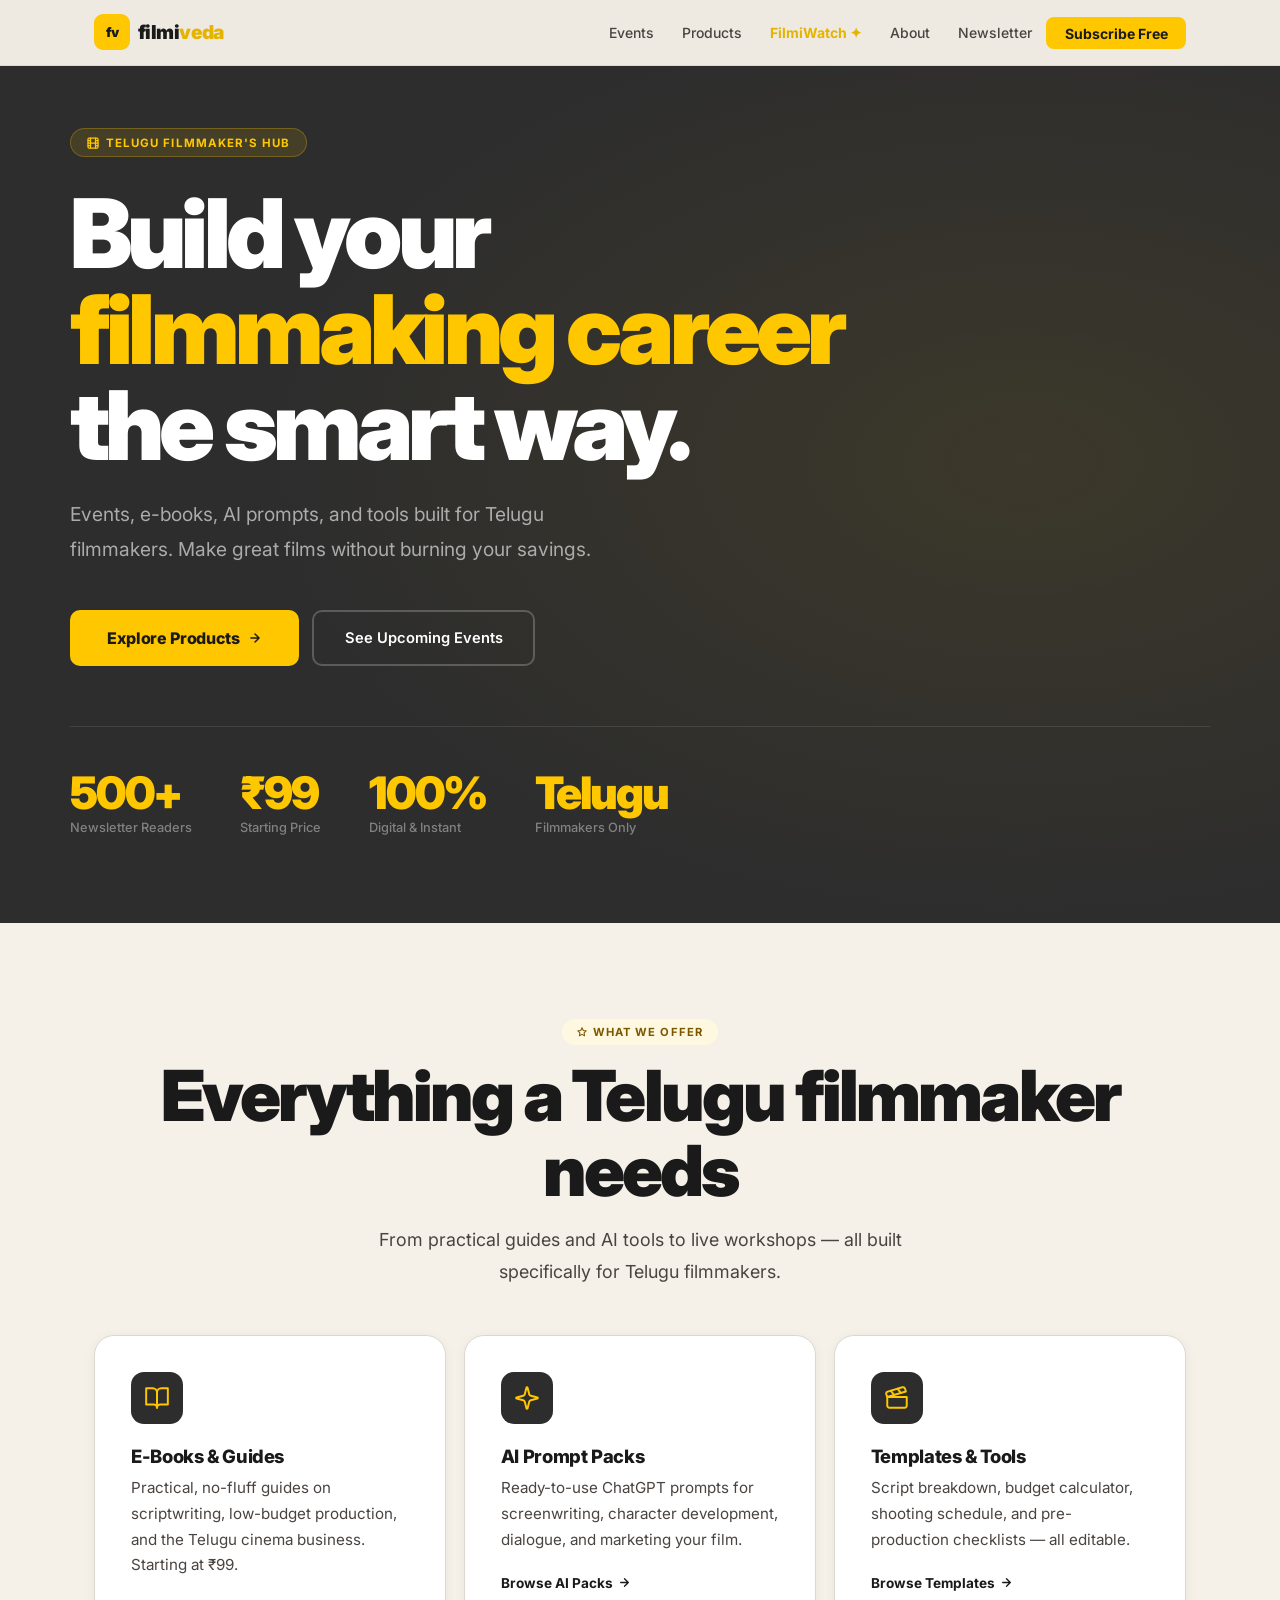
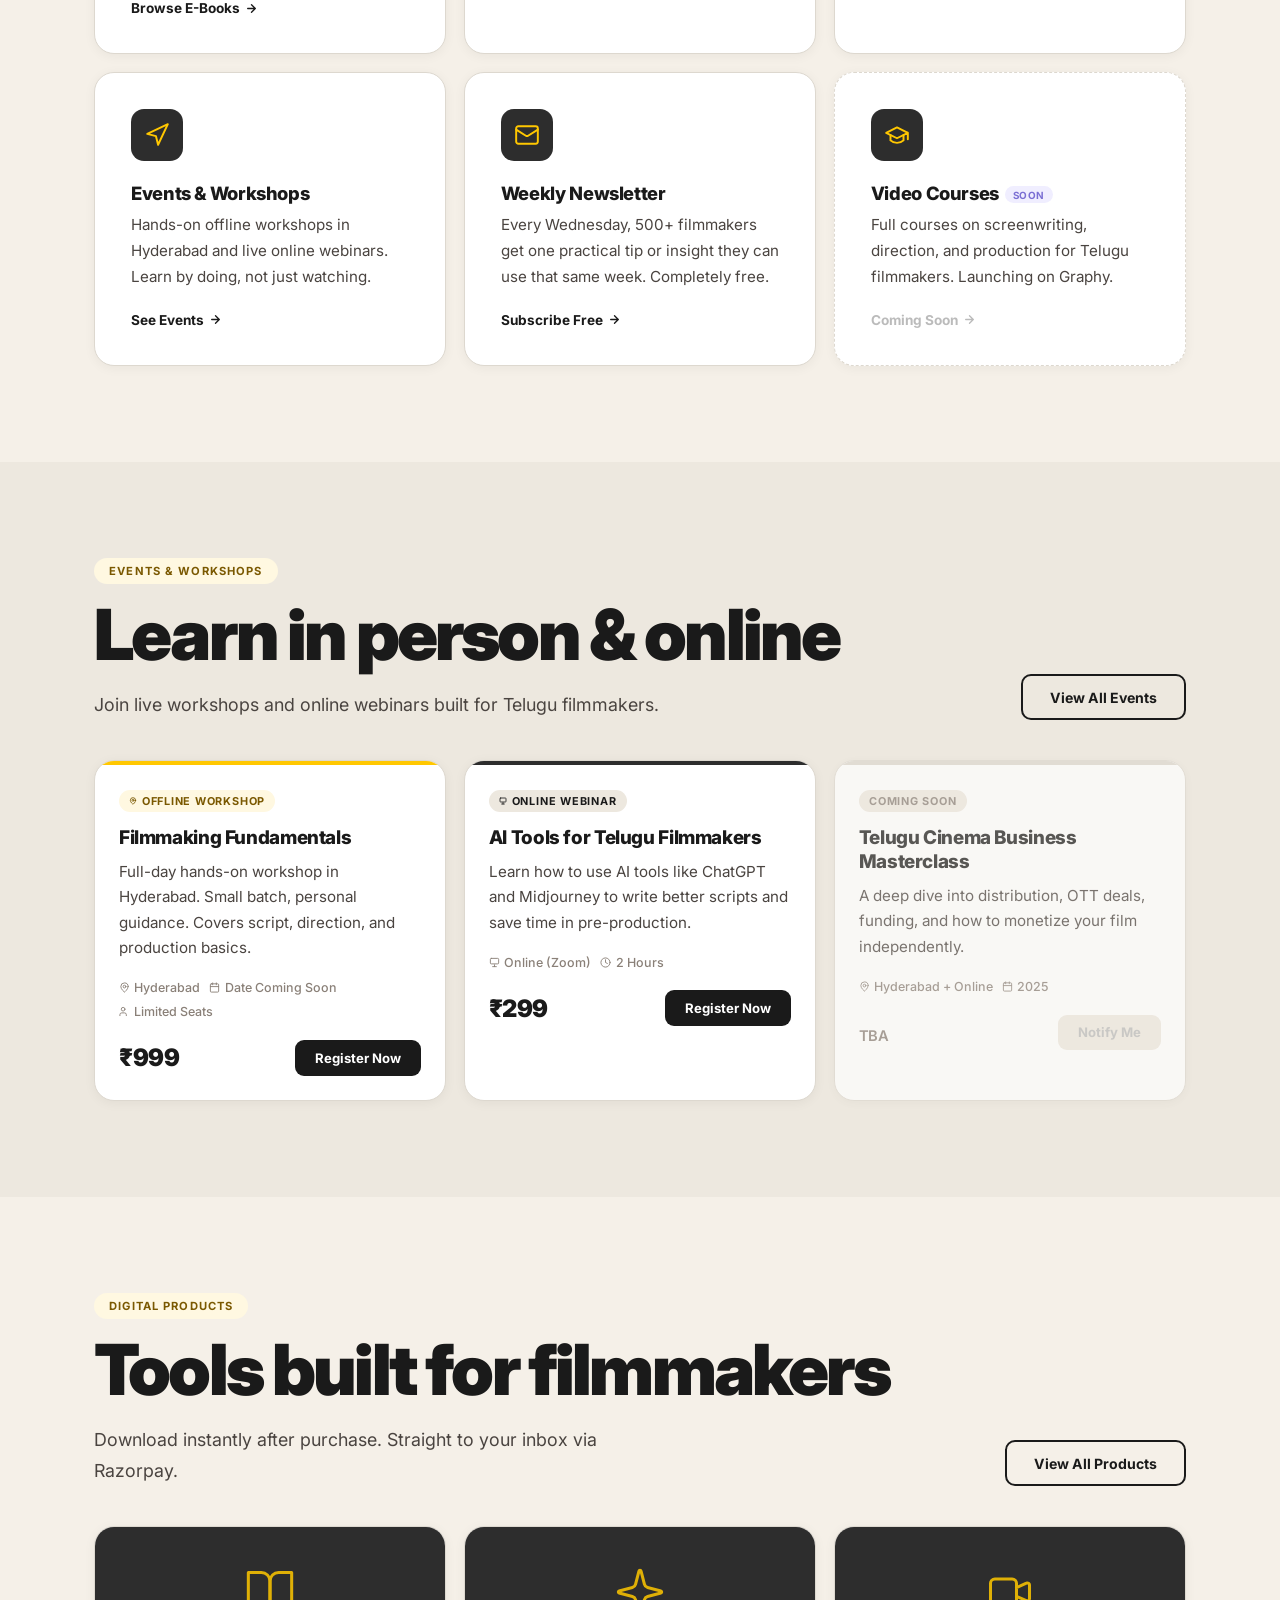
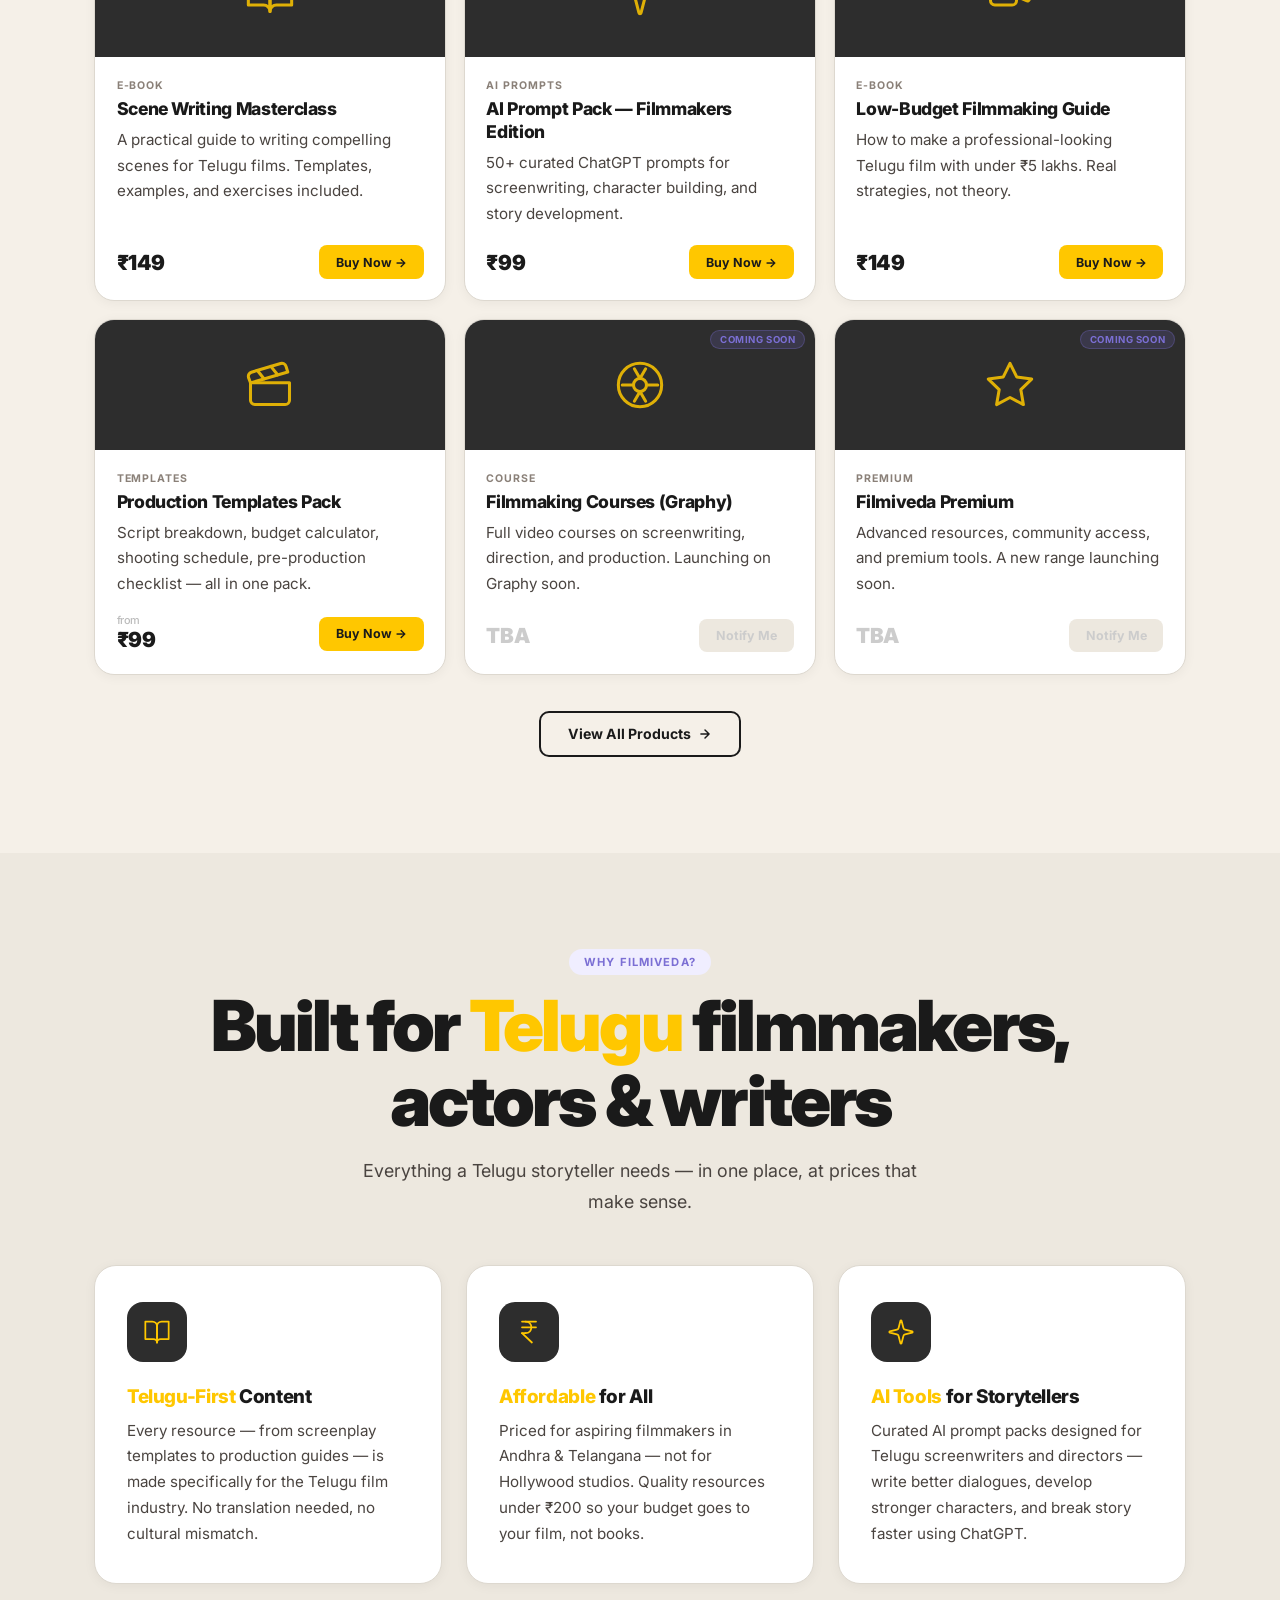
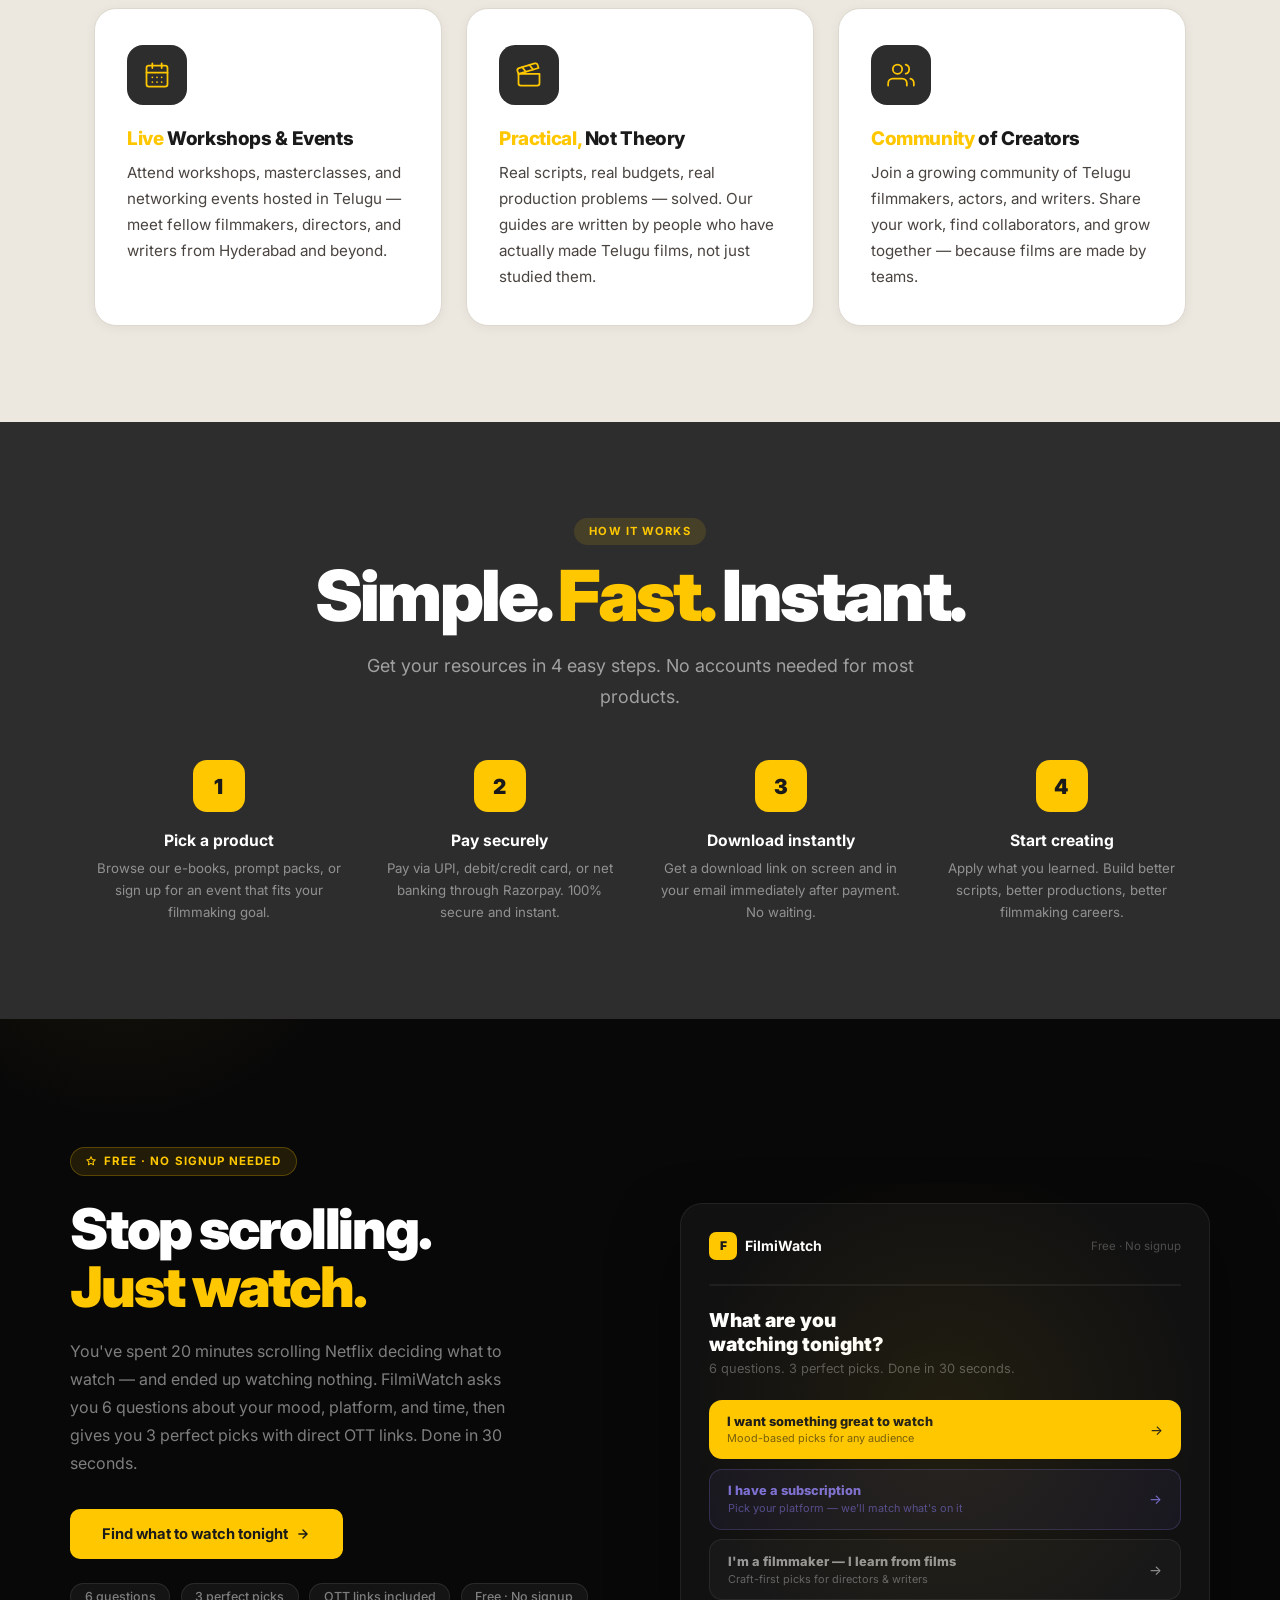
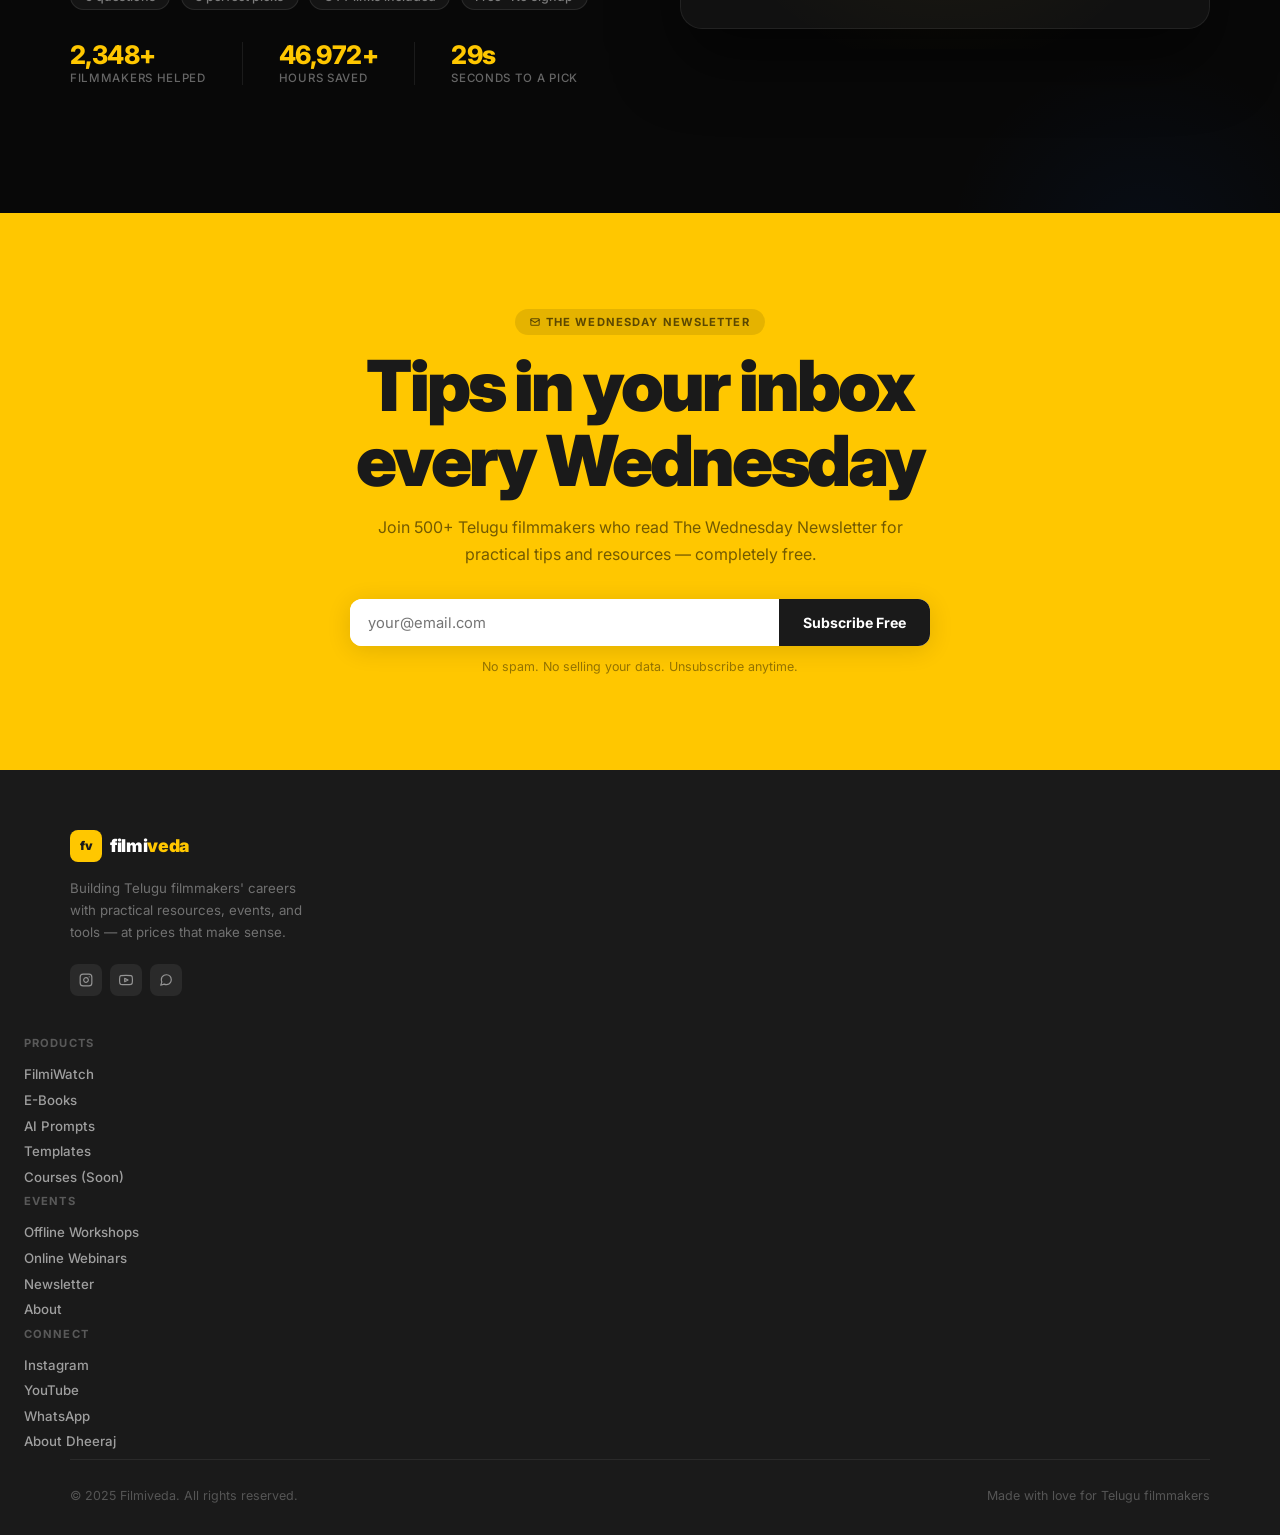
==== commit 476fb06a: "Dramatic typography & visual overhaul to match reference design - sec-title: clamp(2.8rem → 4.5rem) " ====
--- a/index.html
+++ b/index.html
@@ -117,20 +117,21 @@
         .hero h1 .hl { color:var(--yellow); }
 
         .hero-sub {
-            font-size:1.1rem; color:rgba(255,255,255,.55); line-height:1.75;
-            max-width:500px; margin-bottom:2.5rem;
+            font-size:1.2rem; color:rgba(255,255,255,.6); line-height:1.78;
+            max-width:540px; margin-bottom:2.75rem;
         }
 
         .hero-btns { display:flex; gap:.85rem; flex-wrap:wrap; margin-bottom:3.75rem; }
 
         .btn-yellow {
-            display:inline-flex; align-items:center; gap:.45rem;
+            display:inline-flex; align-items:center; gap:.5rem;
             background:var(--yellow); color:var(--dark);
-            padding:.88rem 1.9rem; border-radius:10px;
-            text-decoration:none; font-weight:700; font-size:.92rem;
+            padding:1rem 2.2rem; border-radius:10px;
+            text-decoration:none; font-weight:800; font-size:1rem;
+            letter-spacing:-.01em;
             border:2px solid var(--yellow); transition:all .2s;
         }
-        .btn-yellow:hover { background:var(--yellow-d); border-color:var(--yellow-d); transform:translateY(-1px); }
+        .btn-yellow:hover { background:var(--yellow-d); border-color:var(--yellow-d); transform:translateY(-2px); box-shadow:0 8px 24px rgba(255,199,0,.35); }
 
         .btn-outline-white {
             display:inline-flex; align-items:center; gap:.45rem;
@@ -145,7 +146,7 @@
             display:flex; gap:3rem; flex-wrap:wrap;
             padding-top:2.75rem; border-top:1px solid rgba(255,255,255,.1);
         }
-        .stat .n { font-size:2.2rem; font-weight:900; color:var(--yellow); letter-spacing:-.04em; line-height:1; }
+        .stat .n { font-size:2.8rem; font-weight:900; color:var(--yellow); letter-spacing:-.05em; line-height:1; }
         .stat .l { font-size:.8rem; color:rgba(255,255,255,.4); font-weight:500; margin-top:.25rem; }
 
         /* ─── SECTION LABELS ─── */
@@ -158,11 +159,13 @@
         .sec-tag.dark { background:rgba(255,199,0,.12); color:var(--yellow); }
         .sec-tag.purple { background:var(--purple-bg); color:var(--purple); }
 
-        .sec-title { font-size:clamp(2.1rem,4.5vw,3.2rem); font-weight:900; letter-spacing:-.04em; line-height:1.08; color:var(--dark); margin-bottom:.85rem; }
+        .sec-title { font-size:clamp(2.8rem,5.5vw,4.5rem); font-weight:900; letter-spacing:-.04em; line-height:1.06; color:var(--dark); margin-bottom:1rem; }
         .sec-title.white { color:var(--white); }
         .sec-title .yl { color:var(--yellow); }
-        .sec-sub { font-size:1rem; color:var(--body); line-height:1.7; max-width:520px; margin-bottom:2.75rem; }
+        .sec-sub { font-size:1.12rem; color:var(--body); line-height:1.75; max-width:580px; margin-bottom:3rem; }
         .sec-sub.white { color:rgba(255,255,255,.55); }
+        .sec-head-center { text-align:center; }
+        .sec-head-center .sec-sub { margin-left:auto; margin-right:auto; }
 
         /* ─── WHAT WE OFFER (service cards) ─── */
         .services { padding:6rem 1.5rem; background:var(--cream); }
@@ -171,14 +174,15 @@
 
         .svc-card {
             border:1.5px solid var(--border); border-radius:20px;
-            padding:2rem; background:var(--white);
+            padding:2.25rem; background:var(--white);
             text-decoration:none; color:inherit; display:block;
+            box-shadow:0 2px 12px rgba(0,0,0,.05);
             transition:all .28s ease;
         }
         .svc-card:hover {
             border-color:var(--yellow);
-            box-shadow:0 8px 36px rgba(255,199,0,.13);
-            transform:translateY(-3px);
+            box-shadow:0 12px 40px rgba(255,199,0,.14);
+            transform:translateY(-4px);
         }
         .svc-card.faded { opacity:.6; border-style:dashed; }
         .svc-card.faded:hover { transform:none; box-shadow:none; border-color:var(--border); }
@@ -192,9 +196,9 @@
         }
         .icon-box svg { stroke:var(--yellow); }
 
-        .svc-card h3 { font-size:1.05rem; font-weight:800; margin-bottom:.45rem; letter-spacing:-.01em; color:var(--dark); }
-        .svc-card p { font-size:.86rem; color:var(--body); line-height:1.65; margin-bottom:1.1rem; }
-        .svc-link { display:inline-flex; align-items:center; gap:.3rem; font-size:.8rem; font-weight:700; color:var(--dark); }
+        .svc-card h3 { font-size:1.15rem; font-weight:800; margin-bottom:.5rem; letter-spacing:-.02em; color:var(--dark); }
+        .svc-card p { font-size:.95rem; color:var(--body); line-height:1.7; margin-bottom:1.2rem; }
+        .svc-link { display:inline-flex; align-items:center; gap:.3rem; font-size:.85rem; font-weight:700; color:var(--dark); }
         .svc-link svg { transition:transform .2s; }
         .svc-card:hover .svc-link svg { transform:translateX(4px); }
 
@@ -210,9 +214,10 @@
         .ev-card {
             background:var(--white); border-radius:20px;
             overflow:hidden; border:1.5px solid var(--border);
+            box-shadow:0 2px 12px rgba(0,0,0,.05);
             transition:all .28s ease;
         }
-        .ev-card:hover { border-color:var(--yellow); box-shadow:0 8px 36px rgba(0,0,0,.08); transform:translateY(-3px); }
+        .ev-card:hover { border-color:var(--yellow); box-shadow:0 12px 40px rgba(0,0,0,.1); transform:translateY(-4px); }
 
         .ev-bar { height:4px; }
         .ev-bar.live   { background:var(--yellow); }
@@ -230,8 +235,8 @@
         .ev-pill.online { background:var(--off); color:var(--dark); }
         .ev-pill.soon   { background:var(--off); color:var(--muted); }
 
-        .ev-card h3 { font-size:1.08rem; font-weight:800; margin-bottom:.55rem; letter-spacing:-.01em; line-height:1.3; }
-        .ev-card p  { color:var(--body); font-size:.85rem; line-height:1.62; margin-bottom:1.1rem; }
+        .ev-card h3 { font-size:1.18rem; font-weight:800; margin-bottom:.55rem; letter-spacing:-.02em; line-height:1.28; }
+        .ev-card p  { color:var(--body); font-size:.95rem; line-height:1.68; margin-bottom:1.2rem; }
 
         .ev-meta { display:flex; flex-wrap:wrap; gap:.55rem; margin-bottom:1.3rem; }
         .ev-m { display:flex; align-items:center; gap:.28rem; font-size:.78rem; color:var(--muted); font-weight:500; }
@@ -260,9 +265,11 @@
         .prod-card {
             border:1.5px solid var(--border); border-radius:20px;
             overflow:hidden; display:flex; flex-direction:column;
-            background:var(--white); transition:all .28s ease;
-        }
-        .prod-card:hover { border-color:var(--yellow); box-shadow:0 8px 36px rgba(0,0,0,.07); transform:translateY(-3px); }
+            background:var(--white);
+            box-shadow:0 2px 12px rgba(0,0,0,.05);
+            transition:all .28s ease;
+        }
+        .prod-card:hover { border-color:var(--yellow); box-shadow:0 12px 40px rgba(0,0,0,.09); transform:translateY(-4px); }
         .prod-card.dim { opacity:.6; }
         .prod-card.dim:hover { transform:none; box-shadow:none; border-color:var(--border); }
 
@@ -283,8 +290,8 @@
 
         .prod-body { padding:1.35rem; flex:1; display:flex; flex-direction:column; }
         .prod-type { font-size:.66rem; font-weight:700; letter-spacing:.09em; text-transform:uppercase; color:var(--muted); margin-bottom:.38rem; }
-        .prod-card h3 { font-size:1rem; font-weight:800; margin-bottom:.4rem; letter-spacing:-.01em; line-height:1.3; }
-        .prod-card p { color:var(--body); font-size:.84rem; line-height:1.62; margin-bottom:1.1rem; flex:1; }
+        .prod-card h3 { font-size:1.1rem; font-weight:800; margin-bottom:.4rem; letter-spacing:-.02em; line-height:1.28; }
+        .prod-card p { color:var(--body); font-size:.95rem; line-height:1.68; margin-bottom:1.2rem; flex:1; }
 
         .prod-foot { display:flex; align-items:center; justify-content:space-between; gap:.5rem; }
         .prod-price { font-size:1.3rem; font-weight:900; color:var(--dark); letter-spacing:-.02em; }
@@ -321,9 +328,10 @@
         .why-card {
             background:var(--white); border-radius:22px;
             padding:2.25rem 2rem; border:1.5px solid var(--border);
+            box-shadow:0 2px 12px rgba(0,0,0,.05);
             transition:all .28s ease;
         }
-        .why-card:hover { border-color:var(--yellow); box-shadow:0 8px 36px rgba(0,0,0,.07); transform:translateY(-3px); }
+        .why-card:hover { border-color:var(--yellow); box-shadow:0 12px 40px rgba(0,0,0,.09); transform:translateY(-4px); }
         .why-icon {
             width:60px; height:60px; background:var(--charcoal);
             border-radius:16px; display:flex; align-items:center;
@@ -331,11 +339,11 @@
         }
         .why-icon svg { stroke:var(--yellow); }
         .why-card h3 {
-            font-size:1.08rem; font-weight:800; margin-bottom:.55rem;
-            line-height:1.3; letter-spacing:-.01em;
+            font-size:1.18rem; font-weight:800; margin-bottom:.55rem;
+            line-height:1.28; letter-spacing:-.02em;
         }
         .why-card h3 span { color:var(--yellow); }
-        .why-card p { color:var(--body); font-size:.85rem; line-height:1.68; }
+        .why-card p { color:var(--body); font-size:.95rem; line-height:1.7; }
 
         /* ─── HOW IT WORKS ─── */
         .how { padding:6rem 1.5rem; background:var(--charcoal); }
@@ -834,12 +842,14 @@
 <!-- ═══ WHAT WE OFFER ═══ -->
 <section class="services" id="services">
     <div class="wrap">
+        <div class="sec-head-center">
         <div class="sec-tag">
             <svg width="10" height="10" viewBox="0 0 24 24" fill="none" stroke="currentColor" stroke-width="2.5" stroke-linecap="round" stroke-linejoin="round"><polygon points="12 2 15.09 8.26 22 9.27 17 14.14 18.18 21.02 12 17.77 5.82 21.02 7 14.14 2 9.27 8.91 8.26 12 2"/></svg>
             What We Offer
         </div>
         <h2 class="sec-title">Everything a Telugu filmmaker needs</h2>
         <p class="sec-sub">From practical guides and AI tools to live workshops — all built specifically for Telugu filmmakers.</p>
+        </div>
 
         <div class="svc-grid">
 
@@ -1117,9 +1127,11 @@
 <!-- ═══ WHY FILMIVEDA ═══ -->
 <section class="why" id="why">
     <div class="wrap">
+        <div class="sec-head-center">
         <div class="sec-tag purple">Why Filmiveda?</div>
         <h2 class="sec-title">Built for <span class="yl">Telugu</span> filmmakers,<br>actors &amp; writers</h2>
         <p class="sec-sub">Everything a Telugu storyteller needs — in one place, at prices that make sense.</p>
+        </div>
 
         <div class="why-grid">
 
@@ -1184,9 +1196,11 @@
 <!-- ═══ HOW IT WORKS ═══ -->
 <section class="how" id="how">
     <div class="wrap">
+        <div class="sec-head-center">
         <div class="sec-tag dark">How It Works</div>
         <h2 class="sec-title white">Simple. <span class="yl">Fast.</span> Instant.</h2>
         <p class="sec-sub white">Get your resources in 4 easy steps. No accounts needed for most products.</p>
+        </div>
         <div class="how-grid">
             <div class="how-step fi">
                 <div class="how-num">1</div>
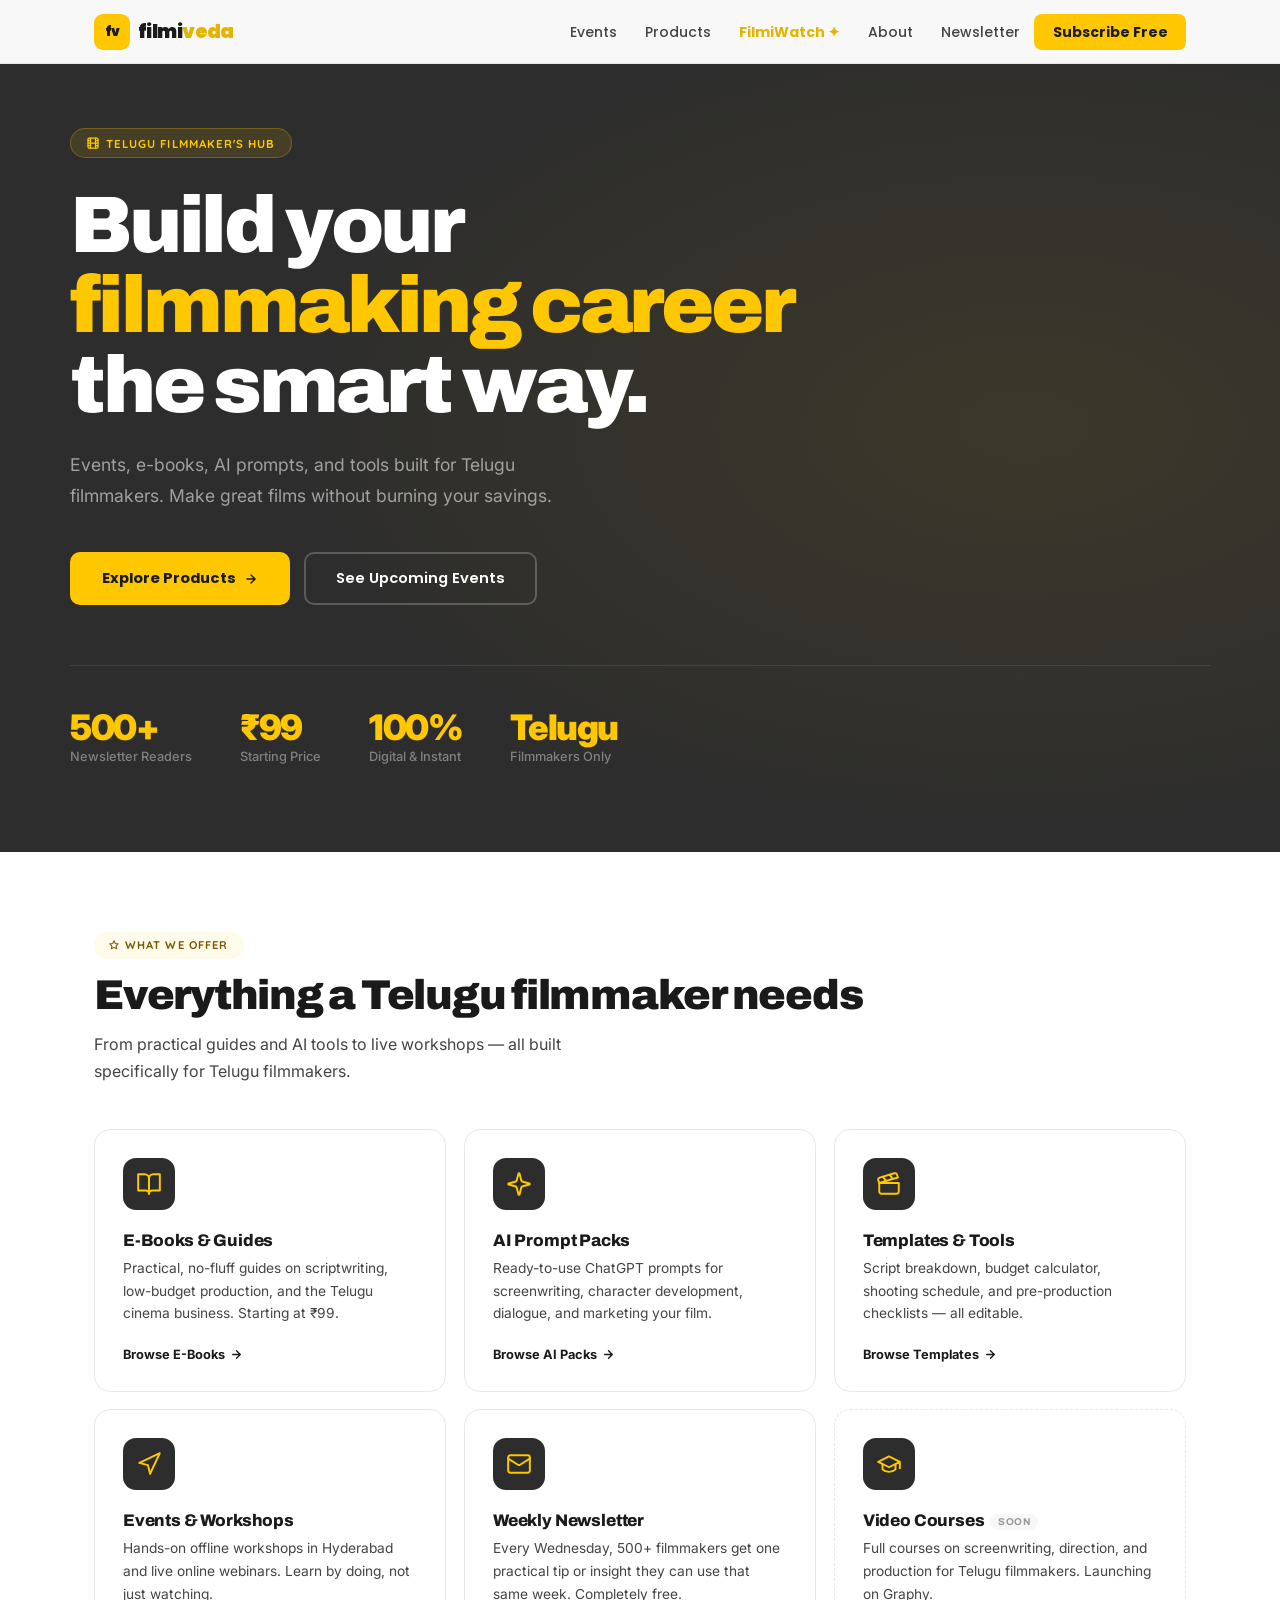
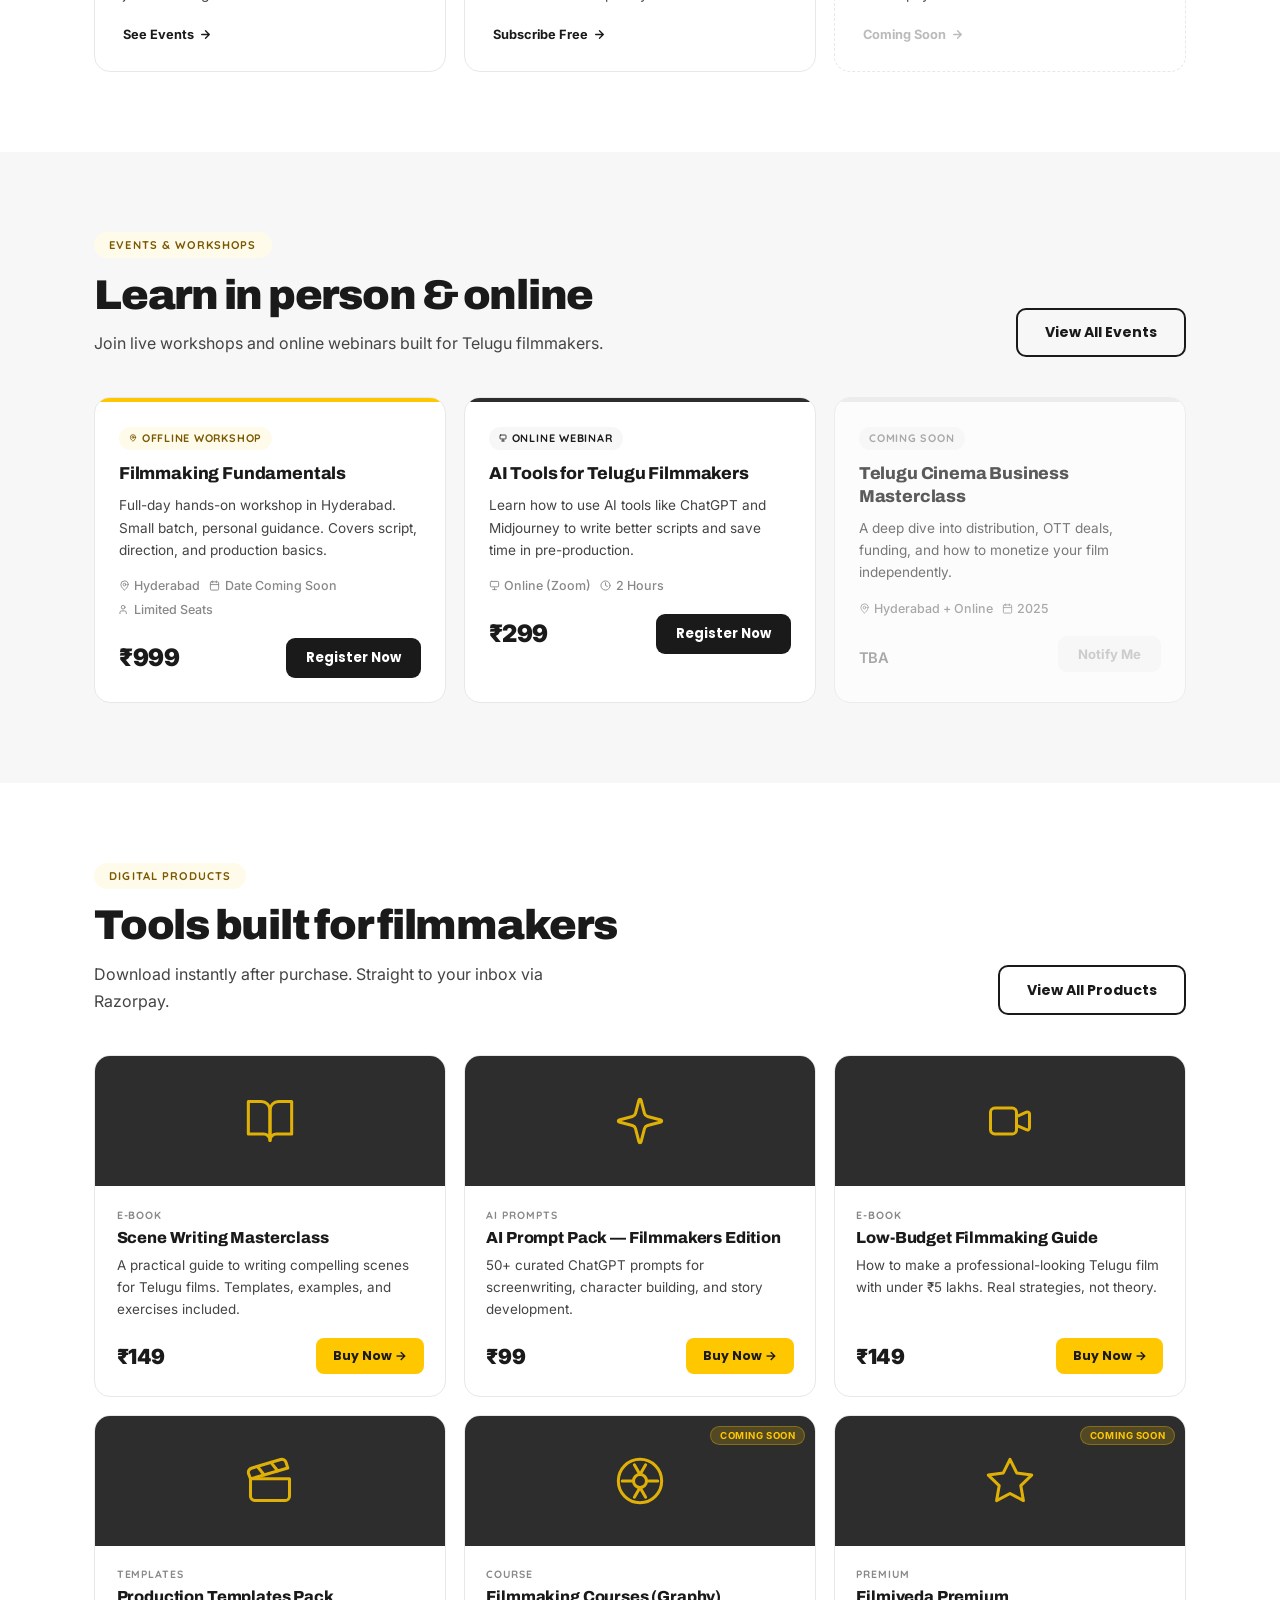
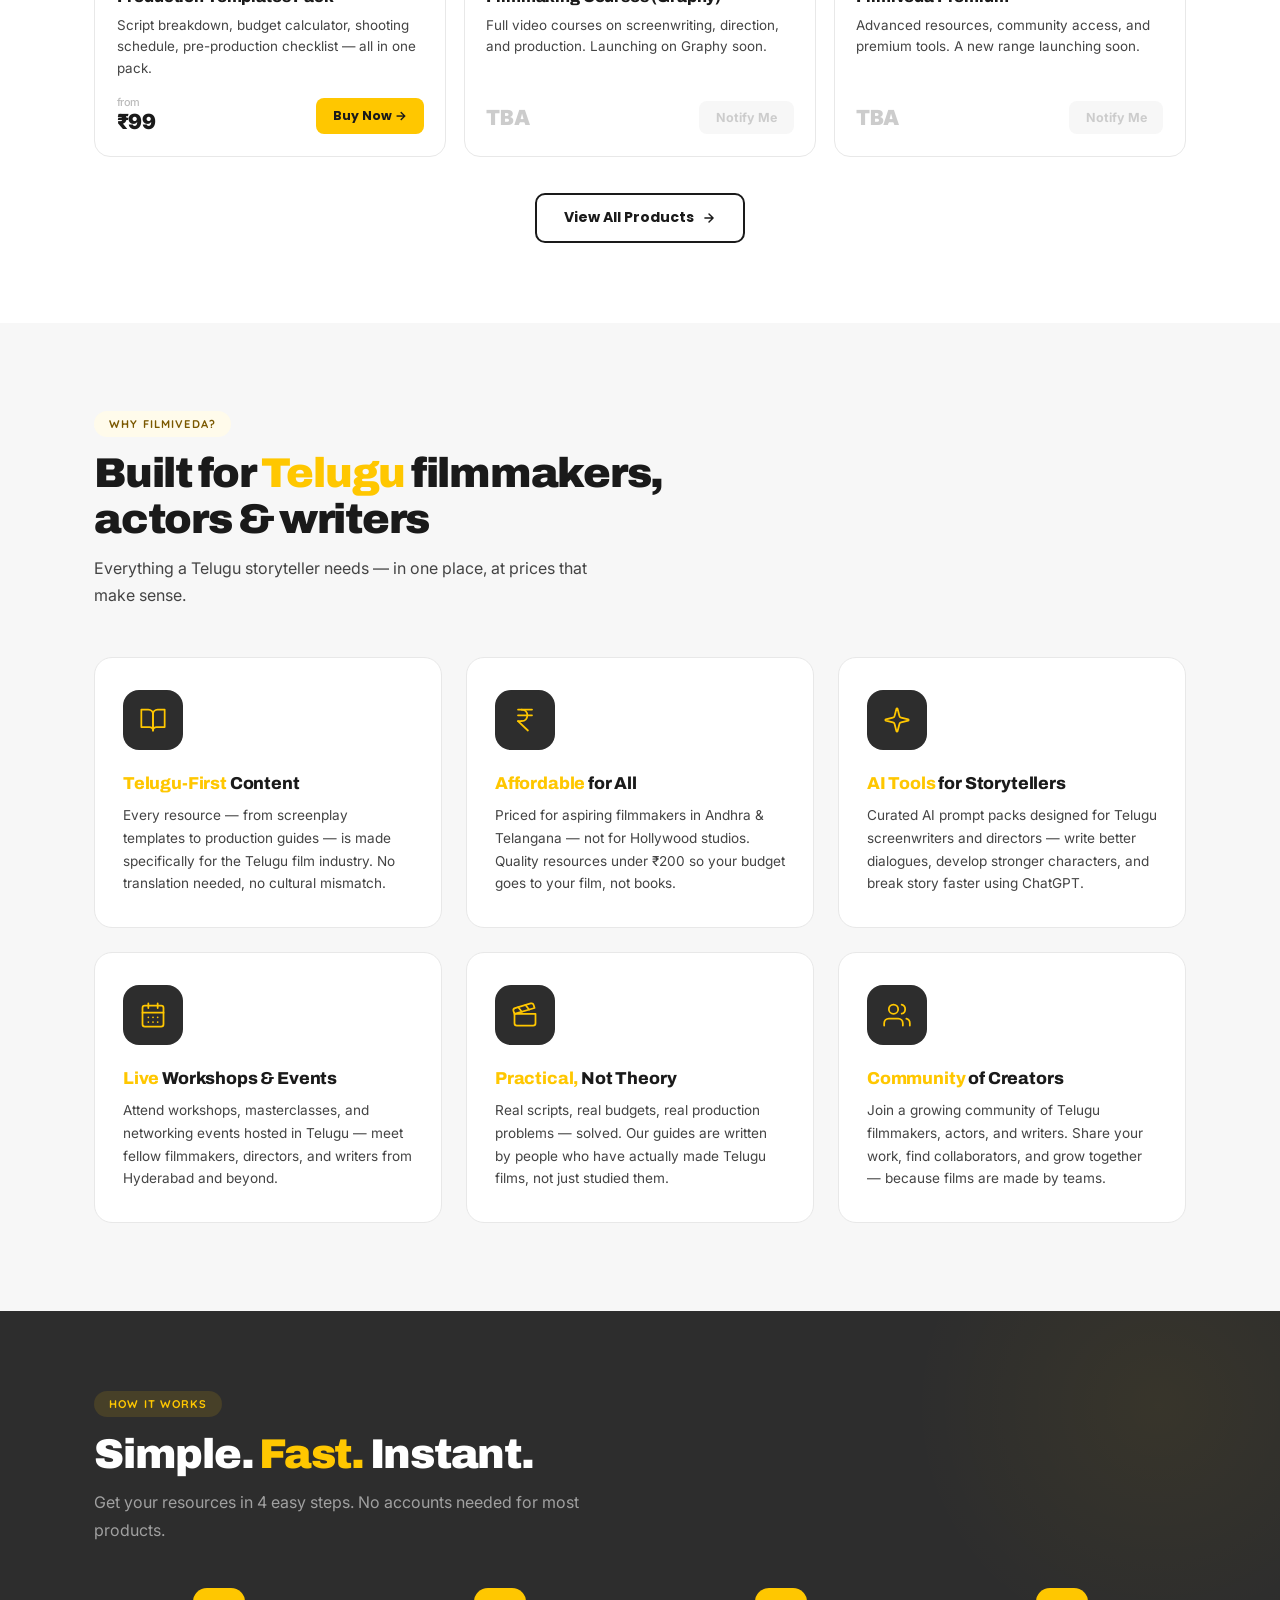
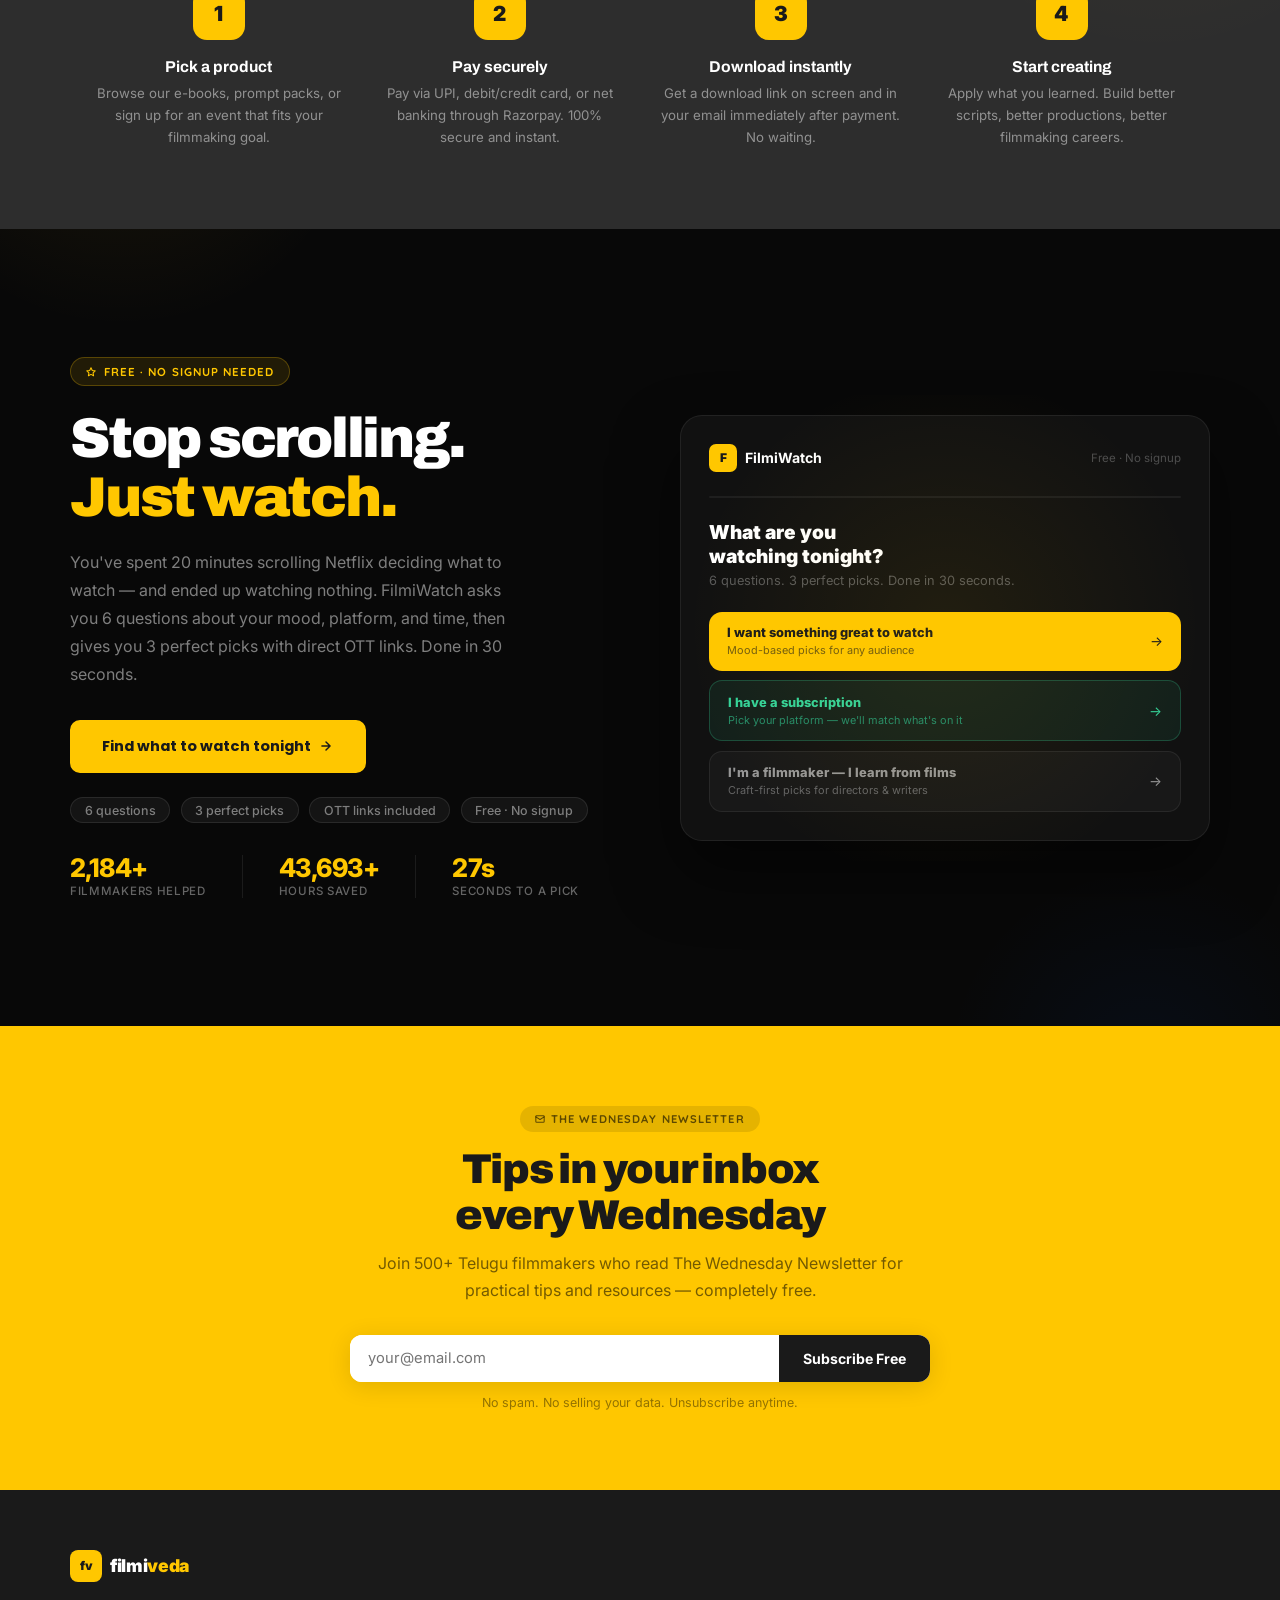
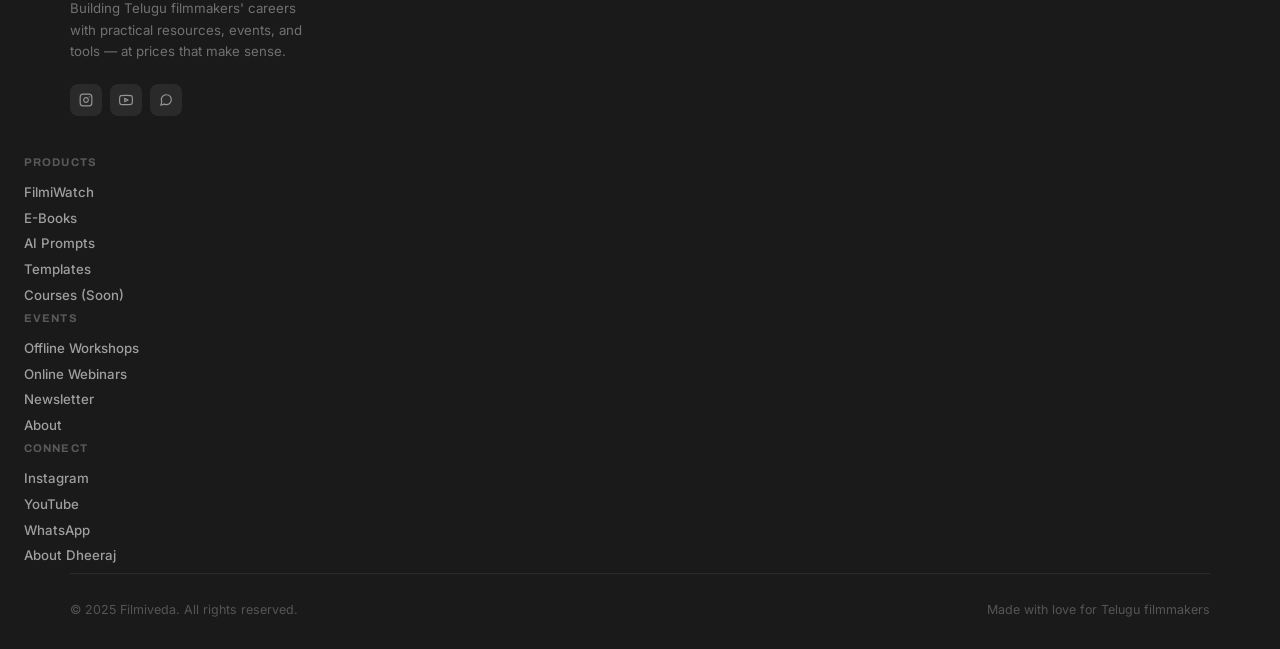
==== commit b4ade463: "Apply Founder OS design system to Filmiveda site - Add styles.css with Archivo/Poppins/Quicksand fon" ====
--- a/index.html
+++ b/index.html
@@ -10,21 +10,20 @@
     <link rel="icon" type="image/svg+xml" href="data:image/svg+xml,<svg xmlns='http://www.w3.org/2000/svg' viewBox='0 0 64 64'><rect width='64' height='64' rx='12' fill='%23FFC700'/><text x='32' y='46' font-family='Arial Black,Arial,sans-serif' font-size='28' font-weight='900' text-anchor='middle' fill='%231A1A1A'>fv</text></svg>">
 
     <link href="https://fonts.googleapis.com/css2?family=Inter:wght@400;500;600;700;800;900&display=swap" rel="stylesheet">
+    <link href="https://fonts.googleapis.com/css2?family=Archivo:wght@300;400;500;600;700&family=Poppins:wght@300;400;500;600;700&family=Quicksand:wght@300;400;500;600;700&display=swap" rel="stylesheet">
+    <link rel="stylesheet" href="styles.css">
     <style>
         :root {
             --yellow:  #FFC700;
             --yellow-d: #E5B400;
-            --yellow-bg: #FFF8E1;
+            --yellow-bg: #FFFBEB;
             --dark:   #1A1A1A;
             --charcoal: #2D2D2D;
-            --body:   #4A4440;
-            --muted:  #8A8078;
-            --cream:  #F5F0E8;
-            --off:    #EDE8DF;
-            --border: #DDD8CF;
+            --body:   #444444;
+            --muted:  #888888;
+            --off:    #F7F7F7;
+            --border: #E8E8E8;
             --white:  #FFFFFF;
-            --purple: #7B6FD4;
-            --purple-bg: #F0EEFF;
         }
 
         *  { margin:0; padding:0; box-sizing:border-box; }
@@ -32,7 +31,7 @@
         body {
             font-family:'Inter',sans-serif;
             color:var(--dark);
-            background:var(--cream);
+            background:var(--white);
             -webkit-font-smoothing:antialiased;
             overflow-x:hidden;
         }
@@ -42,9 +41,9 @@
         /* ─── NAV ─── */
         nav {
             position:fixed; top:0; width:100%; z-index:1000;
-            padding:0.9rem 0;
-            background:rgba(245,240,232,0.97);
-            backdrop-filter:blur(20px);
+            padding:0.85rem 0;
+            background:rgba(255,255,255,0.97);
+            backdrop-filter:blur(16px);
             border-bottom:1px solid var(--border);
             transition:box-shadow .3s;
         }
@@ -110,28 +109,27 @@
         }
 
         .hero h1 {
-            font-size:clamp(3.2rem,7.5vw,6rem); font-weight:900;
-            line-height:1.0; letter-spacing:-.05em;
-            color:var(--white); margin-bottom:1.5rem; max-width:860px;
+            font-size:clamp(2.6rem,6.5vw,5rem); font-weight:900;
+            line-height:1.0; letter-spacing:-.04em;
+            color:var(--white); margin-bottom:1.5rem; max-width:800px;
         }
         .hero h1 .hl { color:var(--yellow); }
 
         .hero-sub {
-            font-size:1.2rem; color:rgba(255,255,255,.6); line-height:1.78;
-            max-width:540px; margin-bottom:2.75rem;
+            font-size:1.1rem; color:rgba(255,255,255,.55); line-height:1.75;
+            max-width:500px; margin-bottom:2.5rem;
         }
 
         .hero-btns { display:flex; gap:.85rem; flex-wrap:wrap; margin-bottom:3.75rem; }
 
         .btn-yellow {
-            display:inline-flex; align-items:center; gap:.5rem;
+            display:inline-flex; align-items:center; gap:.45rem;
             background:var(--yellow); color:var(--dark);
-            padding:1rem 2.2rem; border-radius:10px;
-            text-decoration:none; font-weight:800; font-size:1rem;
-            letter-spacing:-.01em;
+            padding:.88rem 1.9rem; border-radius:10px;
+            text-decoration:none; font-weight:700; font-size:.92rem;
             border:2px solid var(--yellow); transition:all .2s;
         }
-        .btn-yellow:hover { background:var(--yellow-d); border-color:var(--yellow-d); transform:translateY(-2px); box-shadow:0 8px 24px rgba(255,199,0,.35); }
+        .btn-yellow:hover { background:var(--yellow-d); border-color:var(--yellow-d); transform:translateY(-1px); }
 
         .btn-outline-white {
             display:inline-flex; align-items:center; gap:.45rem;
@@ -146,7 +144,7 @@
             display:flex; gap:3rem; flex-wrap:wrap;
             padding-top:2.75rem; border-top:1px solid rgba(255,255,255,.1);
         }
-        .stat .n { font-size:2.8rem; font-weight:900; color:var(--yellow); letter-spacing:-.05em; line-height:1; }
+        .stat .n { font-size:2.2rem; font-weight:900; color:var(--yellow); letter-spacing:-.04em; line-height:1; }
         .stat .l { font-size:.8rem; color:rgba(255,255,255,.4); font-weight:500; margin-top:.25rem; }
 
         /* ─── SECTION LABELS ─── */
@@ -157,32 +155,28 @@
             padding:.38rem .95rem; border-radius:50px; margin-bottom:.9rem;
         }
         .sec-tag.dark { background:rgba(255,199,0,.12); color:var(--yellow); }
-        .sec-tag.purple { background:var(--purple-bg); color:var(--purple); }
-
-        .sec-title { font-size:clamp(2.8rem,5.5vw,4.5rem); font-weight:900; letter-spacing:-.04em; line-height:1.06; color:var(--dark); margin-bottom:1rem; }
+
+        .sec-title { font-size:clamp(1.7rem,3.8vw,2.6rem); font-weight:900; letter-spacing:-.03em; line-height:1.1; color:var(--dark); margin-bottom:.75rem; }
         .sec-title.white { color:var(--white); }
         .sec-title .yl { color:var(--yellow); }
-        .sec-sub { font-size:1.12rem; color:var(--body); line-height:1.75; max-width:580px; margin-bottom:3rem; }
+        .sec-sub { font-size:1rem; color:var(--body); line-height:1.7; max-width:520px; margin-bottom:2.75rem; }
         .sec-sub.white { color:rgba(255,255,255,.55); }
-        .sec-head-center { text-align:center; }
-        .sec-head-center .sec-sub { margin-left:auto; margin-right:auto; }
 
         /* ─── WHAT WE OFFER (service cards) ─── */
-        .services { padding:6rem 1.5rem; background:var(--cream); }
+        .services { padding:5rem 1.5rem; background:var(--white); }
 
         .svc-grid { display:grid; grid-template-columns:repeat(3,1fr); gap:1.1rem; }
 
         .svc-card {
-            border:1.5px solid var(--border); border-radius:20px;
-            padding:2.25rem; background:var(--white);
+            border:1.5px solid var(--border); border-radius:16px;
+            padding:1.75rem; background:var(--white);
             text-decoration:none; color:inherit; display:block;
-            box-shadow:0 2px 12px rgba(0,0,0,.05);
             transition:all .28s ease;
         }
         .svc-card:hover {
             border-color:var(--yellow);
-            box-shadow:0 12px 40px rgba(255,199,0,.14);
-            transform:translateY(-4px);
+            box-shadow:0 8px 36px rgba(255,199,0,.13);
+            transform:translateY(-3px);
         }
         .svc-card.faded { opacity:.6; border-style:dashed; }
         .svc-card.faded:hover { transform:none; box-shadow:none; border-color:var(--border); }
@@ -196,28 +190,27 @@
         }
         .icon-box svg { stroke:var(--yellow); }
 
-        .svc-card h3 { font-size:1.15rem; font-weight:800; margin-bottom:.5rem; letter-spacing:-.02em; color:var(--dark); }
-        .svc-card p { font-size:.95rem; color:var(--body); line-height:1.7; margin-bottom:1.2rem; }
-        .svc-link { display:inline-flex; align-items:center; gap:.3rem; font-size:.85rem; font-weight:700; color:var(--dark); }
+        .svc-card h3 { font-size:1.05rem; font-weight:800; margin-bottom:.45rem; letter-spacing:-.01em; color:var(--dark); }
+        .svc-card p { font-size:.86rem; color:var(--body); line-height:1.65; margin-bottom:1.1rem; }
+        .svc-link { display:inline-flex; align-items:center; gap:.3rem; font-size:.8rem; font-weight:700; color:var(--dark); }
         .svc-link svg { transition:transform .2s; }
         .svc-card:hover .svc-link svg { transform:translateX(4px); }
 
-        .soon-chip { display:inline-block; font-size:.62rem; background:var(--purple-bg); color:var(--purple); padding:.16rem .5rem; border-radius:50px; font-weight:700; letter-spacing:.05em; text-transform:uppercase; margin-left:.35rem; vertical-align:middle; }
+        .soon-chip { display:inline-block; font-size:.62rem; background:var(--off); color:#999; padding:.16rem .5rem; border-radius:50px; font-weight:700; letter-spacing:.05em; text-transform:uppercase; margin-left:.35rem; vertical-align:middle; }
 
         /* ─── EVENTS ─── */
-        .events { padding:6rem 1.5rem; background:var(--off); }
+        .events { padding:5rem 1.5rem; background:var(--off); }
 
         .sec-row { display:flex; justify-content:space-between; align-items:flex-end; margin-bottom:2.5rem; flex-wrap:wrap; gap:1rem; }
 
         .ev-grid { display:grid; grid-template-columns:repeat(3,1fr); gap:1.1rem; }
 
         .ev-card {
-            background:var(--white); border-radius:20px;
+            background:var(--white); border-radius:16px;
             overflow:hidden; border:1.5px solid var(--border);
-            box-shadow:0 2px 12px rgba(0,0,0,.05);
             transition:all .28s ease;
         }
-        .ev-card:hover { border-color:var(--yellow); box-shadow:0 12px 40px rgba(0,0,0,.1); transform:translateY(-4px); }
+        .ev-card:hover { border-color:var(--yellow); box-shadow:0 8px 36px rgba(0,0,0,.08); transform:translateY(-3px); }
 
         .ev-bar { height:4px; }
         .ev-bar.live   { background:var(--yellow); }
@@ -235,8 +228,8 @@
         .ev-pill.online { background:var(--off); color:var(--dark); }
         .ev-pill.soon   { background:var(--off); color:var(--muted); }
 
-        .ev-card h3 { font-size:1.18rem; font-weight:800; margin-bottom:.55rem; letter-spacing:-.02em; line-height:1.28; }
-        .ev-card p  { color:var(--body); font-size:.95rem; line-height:1.68; margin-bottom:1.2rem; }
+        .ev-card h3 { font-size:1.08rem; font-weight:800; margin-bottom:.55rem; letter-spacing:-.01em; line-height:1.3; }
+        .ev-card p  { color:var(--body); font-size:.85rem; line-height:1.62; margin-bottom:1.1rem; }
 
         .ev-meta { display:flex; flex-wrap:wrap; gap:.55rem; margin-bottom:1.3rem; }
         .ev-m { display:flex; align-items:center; gap:.28rem; font-size:.78rem; color:var(--muted); font-weight:500; }
@@ -258,18 +251,16 @@
         .btn-muted { display:inline-block; background:var(--off); color:#bbb; padding:.62rem 1.25rem; border-radius:9px; font-weight:700; font-size:.82rem; cursor:not-allowed; }
 
         /* ─── PRODUCTS PREVIEW ─── */
-        .products { padding:6rem 1.5rem; background:var(--cream); }
+        .products { padding:5rem 1.5rem; background:var(--white); }
 
         .prod-grid { display:grid; grid-template-columns:repeat(3,1fr); gap:1.1rem; }
 
         .prod-card {
-            border:1.5px solid var(--border); border-radius:20px;
+            border:1.5px solid var(--border); border-radius:16px;
             overflow:hidden; display:flex; flex-direction:column;
-            background:var(--white);
-            box-shadow:0 2px 12px rgba(0,0,0,.05);
-            transition:all .28s ease;
-        }
-        .prod-card:hover { border-color:var(--yellow); box-shadow:0 12px 40px rgba(0,0,0,.09); transform:translateY(-4px); }
+            background:var(--white); transition:all .28s ease;
+        }
+        .prod-card:hover { border-color:var(--yellow); box-shadow:0 8px 36px rgba(0,0,0,.07); transform:translateY(-3px); }
         .prod-card.dim { opacity:.6; }
         .prod-card.dim:hover { transform:none; box-shadow:none; border-color:var(--border); }
 
@@ -283,15 +274,15 @@
 
         .soon-abs {
             position:absolute; top:10px; right:10px;
-            background:rgba(123,111,212,.18); color:var(--purple);
+            background:rgba(255,199,0,.18); color:var(--yellow);
             font-size:.6rem; font-weight:700; letter-spacing:.06em; text-transform:uppercase;
-            padding:.2rem .55rem; border-radius:50px; border:1px solid rgba(123,111,212,.3);
+            padding:.2rem .55rem; border-radius:50px; border:1px solid rgba(255,199,0,.3);
         }
 
         .prod-body { padding:1.35rem; flex:1; display:flex; flex-direction:column; }
         .prod-type { font-size:.66rem; font-weight:700; letter-spacing:.09em; text-transform:uppercase; color:var(--muted); margin-bottom:.38rem; }
-        .prod-card h3 { font-size:1.1rem; font-weight:800; margin-bottom:.4rem; letter-spacing:-.02em; line-height:1.28; }
-        .prod-card p { color:var(--body); font-size:.95rem; line-height:1.68; margin-bottom:1.2rem; flex:1; }
+        .prod-card h3 { font-size:1rem; font-weight:800; margin-bottom:.4rem; letter-spacing:-.01em; line-height:1.3; }
+        .prod-card p { color:var(--body); font-size:.84rem; line-height:1.62; margin-bottom:1.1rem; flex:1; }
 
         .prod-foot { display:flex; align-items:center; justify-content:space-between; gap:.5rem; }
         .prod-price { font-size:1.3rem; font-weight:900; color:var(--dark); letter-spacing:-.02em; }
@@ -320,18 +311,17 @@
         .btn-outline-dark:hover { background:var(--dark); color:var(--white); }
 
         /* ─── WHY FILMIVEDA ─── */
-        .why { padding:6rem 1.5rem; background:var(--off); }
+        .why { padding:5.5rem 1.5rem; background:var(--off); }
         .why-grid {
             display:grid; grid-template-columns:repeat(3,1fr);
             gap:1.5rem; margin-top:3rem;
         }
         .why-card {
-            background:var(--white); border-radius:22px;
-            padding:2.25rem 2rem; border:1.5px solid var(--border);
-            box-shadow:0 2px 12px rgba(0,0,0,.05);
+            background:var(--white); border-radius:18px;
+            padding:2rem 1.75rem; border:1.5px solid var(--border);
             transition:all .28s ease;
         }
-        .why-card:hover { border-color:var(--yellow); box-shadow:0 12px 40px rgba(0,0,0,.09); transform:translateY(-4px); }
+        .why-card:hover { border-color:var(--yellow); box-shadow:0 8px 36px rgba(0,0,0,.07); transform:translateY(-3px); }
         .why-icon {
             width:60px; height:60px; background:var(--charcoal);
             border-radius:16px; display:flex; align-items:center;
@@ -339,14 +329,14 @@
         }
         .why-icon svg { stroke:var(--yellow); }
         .why-card h3 {
-            font-size:1.18rem; font-weight:800; margin-bottom:.55rem;
-            line-height:1.28; letter-spacing:-.02em;
+            font-size:1.08rem; font-weight:800; margin-bottom:.55rem;
+            line-height:1.3; letter-spacing:-.01em;
         }
         .why-card h3 span { color:var(--yellow); }
-        .why-card p { color:var(--body); font-size:.95rem; line-height:1.7; }
+        .why-card p { color:var(--body); font-size:.85rem; line-height:1.68; }
 
         /* ─── HOW IT WORKS ─── */
-        .how { padding:6rem 1.5rem; background:var(--charcoal); }
+        .how { padding:5rem 1.5rem; background:var(--charcoal); }
 
         .how-grid { display:grid; grid-template-columns:repeat(4,1fr); gap:2rem; margin-top:2.75rem; }
 
@@ -361,7 +351,7 @@
         .how-step p  { font-size:.83rem; color:rgba(255,255,255,.48); line-height:1.65; }
 
         /* ─── NEWSLETTER ─── */
-        .newsletter { padding:6rem 1.5rem; background:var(--yellow); }
+        .newsletter { padding:5rem 1.5rem; background:var(--yellow); }
         .nl-inner { max-width:580px; margin:0 auto; text-align:center; }
         .newsletter .sec-tag { background:rgba(0,0,0,.1); color:rgba(0,0,0,.6); }
         .newsletter .sec-title { color:var(--dark); }
@@ -486,7 +476,7 @@
 }
 .fw-opt:last-child { margin-bottom:0; }
 .fw-opt.gold { background:var(--yellow); color:var(--dark); }
-.fw-opt.green { background:rgba(123,111,212,.08); border:1px solid rgba(123,111,212,.25); color:var(--purple); }
+.fw-opt.green { background:rgba(52,211,153,.08); border:1px solid rgba(52,211,153,.25); color:#34d399; }
 .fw-opt.dim { background:rgba(255,255,255,.03); border:1px solid rgba(255,255,255,.07); color:rgba(255,255,255,.55); }
 .fw-opt-title { font-weight:800; font-size:.8rem; line-height:1.2; }
 .fw-opt-sub { font-size:.68rem; opacity:.6; margin-top:.15rem; }
@@ -510,7 +500,7 @@
             .nav-links { display:none; }
             .burger { display:flex; }
             .hero { padding:7rem 1.5rem 4rem; }
-            .hero h1 { font-size:2.8rem; }
+            .hero h1 { font-size:2.5rem; }
             .svc-grid,.prod-grid,.ev-grid,.why-grid { grid-template-columns:1fr; }
             .sec-row { flex-direction:column; align-items:flex-start; }
             .ft-grid { grid-template-columns:1fr; gap:1.75rem; }
@@ -518,7 +508,7 @@
             .nl-form { flex-direction:column; }
         }
         @media(max-width:480px) {
-            .hero h1 { font-size:2.2rem; }
+            .hero h1 { font-size:2rem; }
             .how-grid { grid-template-columns:1fr; }
             .hero-stats { gap:2rem; }
         }
@@ -842,14 +832,12 @@
 <!-- ═══ WHAT WE OFFER ═══ -->
 <section class="services" id="services">
     <div class="wrap">
-        <div class="sec-head-center">
         <div class="sec-tag">
             <svg width="10" height="10" viewBox="0 0 24 24" fill="none" stroke="currentColor" stroke-width="2.5" stroke-linecap="round" stroke-linejoin="round"><polygon points="12 2 15.09 8.26 22 9.27 17 14.14 18.18 21.02 12 17.77 5.82 21.02 7 14.14 2 9.27 8.91 8.26 12 2"/></svg>
             What We Offer
         </div>
         <h2 class="sec-title">Everything a Telugu filmmaker needs</h2>
         <p class="sec-sub">From practical guides and AI tools to live workshops — all built specifically for Telugu filmmakers.</p>
-        </div>
 
         <div class="svc-grid">
 
@@ -1127,11 +1115,9 @@
 <!-- ═══ WHY FILMIVEDA ═══ -->
 <section class="why" id="why">
     <div class="wrap">
-        <div class="sec-head-center">
-        <div class="sec-tag purple">Why Filmiveda?</div>
+        <div class="sec-tag">Why Filmiveda?</div>
         <h2 class="sec-title">Built for <span class="yl">Telugu</span> filmmakers,<br>actors &amp; writers</h2>
         <p class="sec-sub">Everything a Telugu storyteller needs — in one place, at prices that make sense.</p>
-        </div>
 
         <div class="why-grid">
 
@@ -1196,11 +1182,9 @@
 <!-- ═══ HOW IT WORKS ═══ -->
 <section class="how" id="how">
     <div class="wrap">
-        <div class="sec-head-center">
         <div class="sec-tag dark">How It Works</div>
         <h2 class="sec-title white">Simple. <span class="yl">Fast.</span> Instant.</h2>
         <p class="sec-sub white">Get your resources in 4 easy steps. No accounts needed for most products.</p>
-        </div>
         <div class="how-grid">
             <div class="how-step fi">
                 <div class="how-num">1</div>
--- a/styles.css
+++ b/styles.css
@@ -0,0 +1,178 @@
+/*
+ * Filmiveda — Shared Design System
+ * Founder OS patterns adapted with Filmiveda brand yellow (#FFC700)
+ */
+
+/* ── Fonts (Archivo · Poppins · Quicksand) ── */
+@import url('https://fonts.googleapis.com/css2?family=Archivo:wght@300;400;500;600;700&family=Poppins:wght@300;400;500;600;700&family=Quicksand:wght@300;400;500;600;700&display=swap');
+
+:root {
+  --font-heading: 'Archivo',   'Inter', sans-serif;
+  --font-body:    'Poppins',   'Inter', sans-serif;
+  --font-badge:   'Quicksand', 'Inter', sans-serif;
+
+  /* Shadow tokens */
+  --shadow-card:  0 2px 8px  rgba(0,0,0,.05);
+  --shadow-hover: 0 8px 36px rgba(0,0,0,.10);
+  --shadow-glow:  0 8px 36px rgba(255,199,0,.14);
+
+  /* Easing tokens */
+  --ease-spring:  cubic-bezier(0.34, 1.56, 0.64, 1);
+  --ease-smooth:  cubic-bezier(0.4,  0,    0.2,  1);
+}
+
+/* ── Typography overrides ── */
+h1, h2, h3, h4, h5, h6 { font-family: var(--font-heading); }
+
+nav, .nav-links a, .nav-link { font-family: var(--font-body); }
+
+.btn-yellow, .btn-dark, .btn-outline-dark,
+.btn-outline-white, .btn-buy, .fbtn, .fw-cta {
+  font-family: var(--font-body);
+}
+
+.sec-tag, .hero-pill, .ev-pill, .about-pill,
+.fw-label, .prod-type, .tag {
+  font-family: var(--font-badge);
+}
+
+/* ── Scroll offsets for sticky nav ── */
+#newsletter  { scroll-margin-top: 200px; }
+#events,
+#services,
+#products,
+#why,
+#how,
+#filmiwatch  { scroll-margin-top: 80px; }
+
+/* ── Card hover transitions ── */
+.svc-card, .ev-card, .prod-card,
+.why-card, .offer-card, .val-item {
+  transition:
+    transform    .28s var(--ease-smooth),
+    border-color .28s var(--ease-smooth),
+    box-shadow   .28s var(--ease-smooth) !important;
+}
+
+.svc-card:hover, .ev-card:hover, .prod-card:hover,
+.why-card:hover, .offer-card:hover {
+  box-shadow: var(--shadow-glow) !important;
+}
+
+/* ── Button spring transitions ── */
+.btn-yellow, .btn-dark, .btn-buy,
+.btn-outline-dark, .btn-outline-white, .fw-cta {
+  transition:
+    transform    .2s var(--ease-spring),
+    background   .2s var(--ease-smooth),
+    box-shadow   .2s var(--ease-smooth),
+    border-color .2s var(--ease-smooth) !important;
+}
+
+/* ── Scroll-reveal (.fi / .vis) ── */
+.fi {
+  opacity:    0;
+  transform:  translateY(24px);
+  transition:
+    opacity   .65s var(--ease-smooth),
+    transform .65s var(--ease-smooth) !important;
+}
+.fi.vis {
+  opacity:   1;
+  transform: translateY(0);
+}
+
+/* Staggered delays for grid children */
+.svc-grid   > .fi:nth-child(1),
+.prod-grid  > .fi:nth-child(1),
+.why-grid   > .fi:nth-child(1),
+.ev-grid    > .fi:nth-child(1),
+.offer-grid > .fi:nth-child(1),
+.values-grid > .fi:nth-child(1) { transition-delay:   0ms !important; }
+
+.svc-grid   > .fi:nth-child(2),
+.prod-grid  > .fi:nth-child(2),
+.why-grid   > .fi:nth-child(2),
+.ev-grid    > .fi:nth-child(2),
+.offer-grid > .fi:nth-child(2),
+.values-grid > .fi:nth-child(2) { transition-delay:  80ms !important; }
+
+.svc-grid   > .fi:nth-child(3),
+.prod-grid  > .fi:nth-child(3),
+.why-grid   > .fi:nth-child(3),
+.ev-grid    > .fi:nth-child(3),
+.offer-grid > .fi:nth-child(3),
+.values-grid > .fi:nth-child(3) { transition-delay: 160ms !important; }
+
+.svc-grid   > .fi:nth-child(4),
+.prod-grid  > .fi:nth-child(4),
+.why-grid   > .fi:nth-child(4),
+.ev-grid    > .fi:nth-child(4),
+.offer-grid > .fi:nth-child(4),
+.values-grid > .fi:nth-child(4) { transition-delay: 240ms !important; }
+
+.svc-grid   > .fi:nth-child(5),
+.prod-grid  > .fi:nth-child(5),
+.why-grid   > .fi:nth-child(5),
+.ev-grid    > .fi:nth-child(5),
+.values-grid > .fi:nth-child(5) { transition-delay: 320ms !important; }
+
+.svc-grid   > .fi:nth-child(6),
+.prod-grid  > .fi:nth-child(6),
+.why-grid   > .fi:nth-child(6),
+.ev-grid    > .fi:nth-child(6),
+.values-grid > .fi:nth-child(6) { transition-delay: 400ms !important; }
+
+/* ── Radial glow on dark sections ── */
+.how,
+.filmiwatch-promo {
+  position: relative;
+  overflow: hidden;
+}
+.how::before,
+.filmiwatch-promo::before {
+  content:  '';
+  position: absolute;
+  top:      -30%;
+  right:    -10%;
+  width:    500px;
+  height:   500px;
+  background: radial-gradient(circle, rgba(255,199,0,.05) 0%, transparent 70%);
+  pointer-events: none;
+  z-index:  0;
+}
+.how > *,
+.filmiwatch-promo > * { position: relative; z-index: 1; }
+
+/* ── Infinite logo/brand carousel ── */
+@keyframes carouselSlide {
+  from { transform: translate3d(0,    0, 0); }
+  to   { transform: translate3d(-50%, 0, 0); }
+}
+.carousel-track {
+  display:     flex;
+  animation:   carouselSlide 6s linear infinite;
+  will-change: transform;
+}
+.carousel-track:hover { animation-play-state: paused; }
+
+/* ── Eyebrow badge dot variant ── */
+.badge-dot {
+  display:       inline-flex;
+  align-items:   center;
+  gap:           0.4rem;
+}
+.badge-dot::before {
+  content:       '';
+  display:       inline-block;
+  width:         8px;
+  height:        8px;
+  border-radius: 50%;
+  background:    #FFC700;
+  flex-shrink:   0;
+}
+
+/* ── Shadow utilities ── */
+.shadow-sm  { box-shadow: var(--shadow-card); }
+.shadow-md  { box-shadow: var(--shadow-hover); }
+.shadow-glow { box-shadow: var(--shadow-glow); }
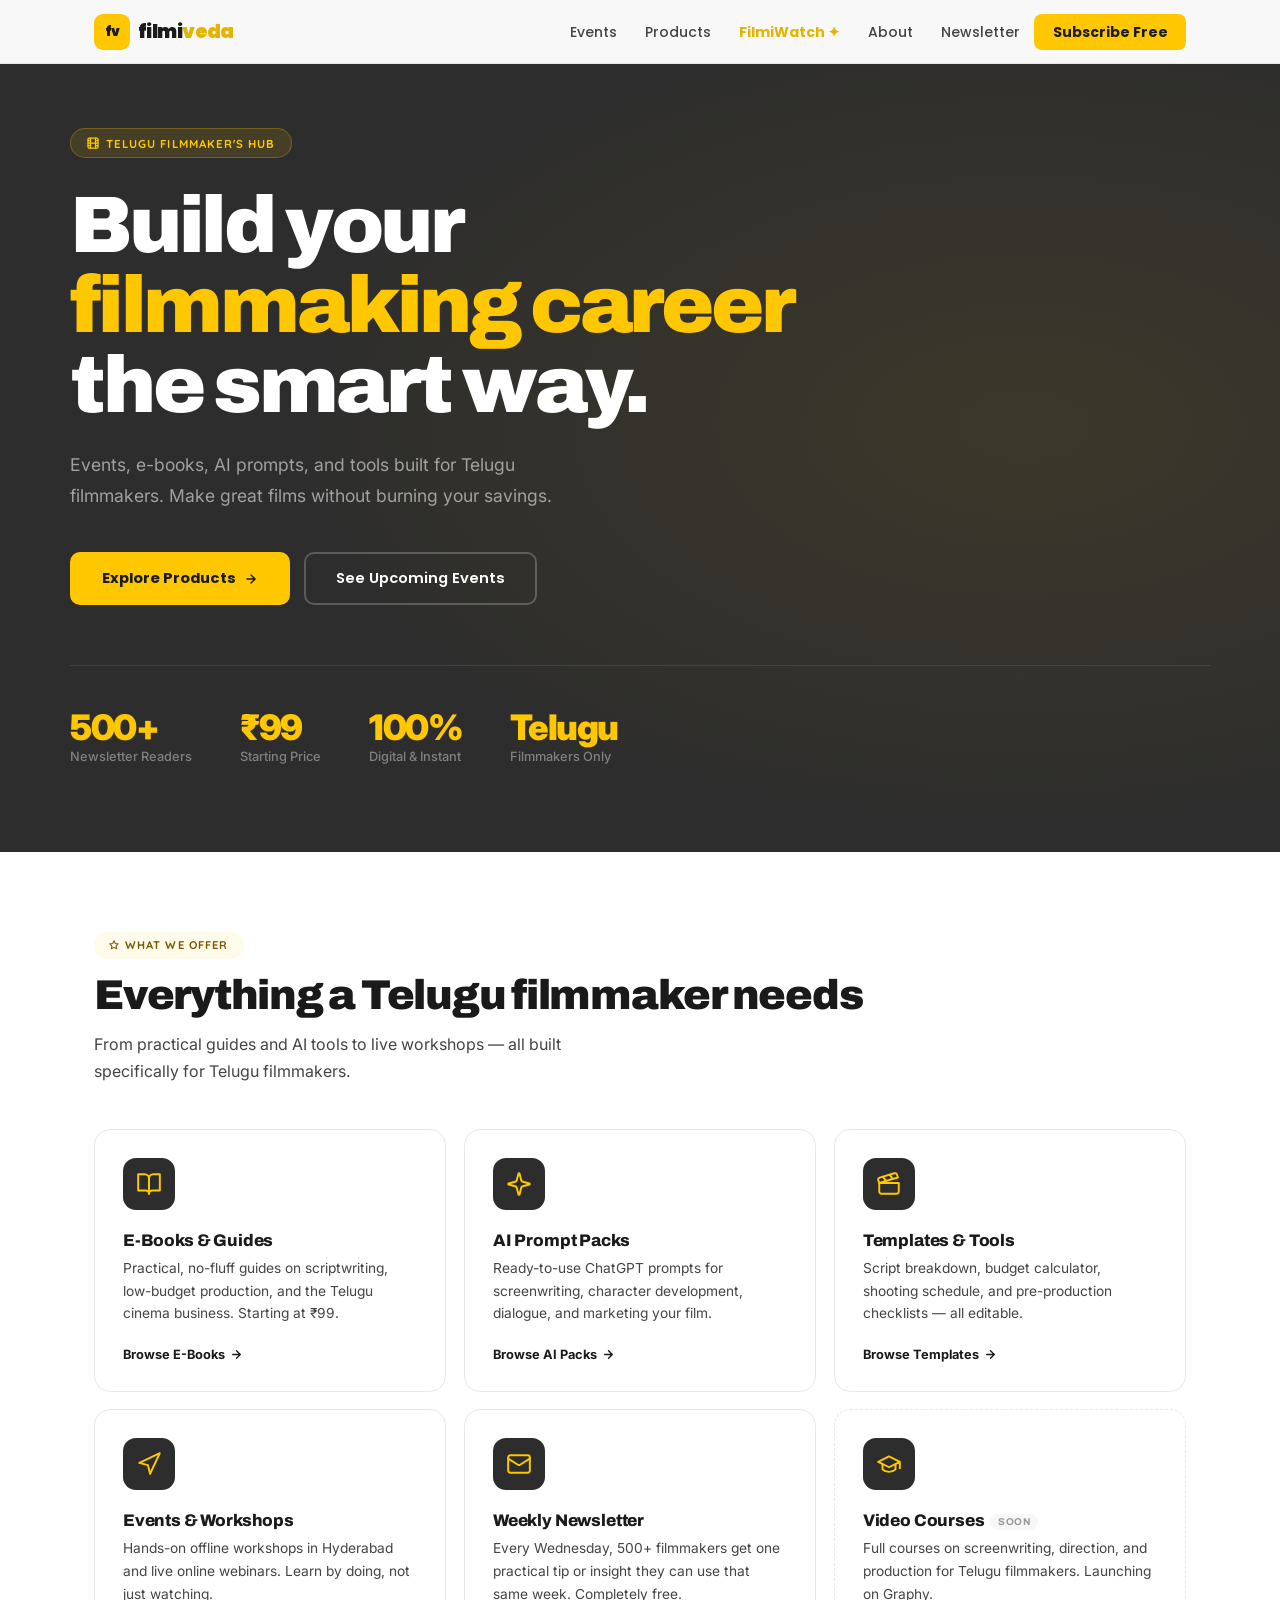
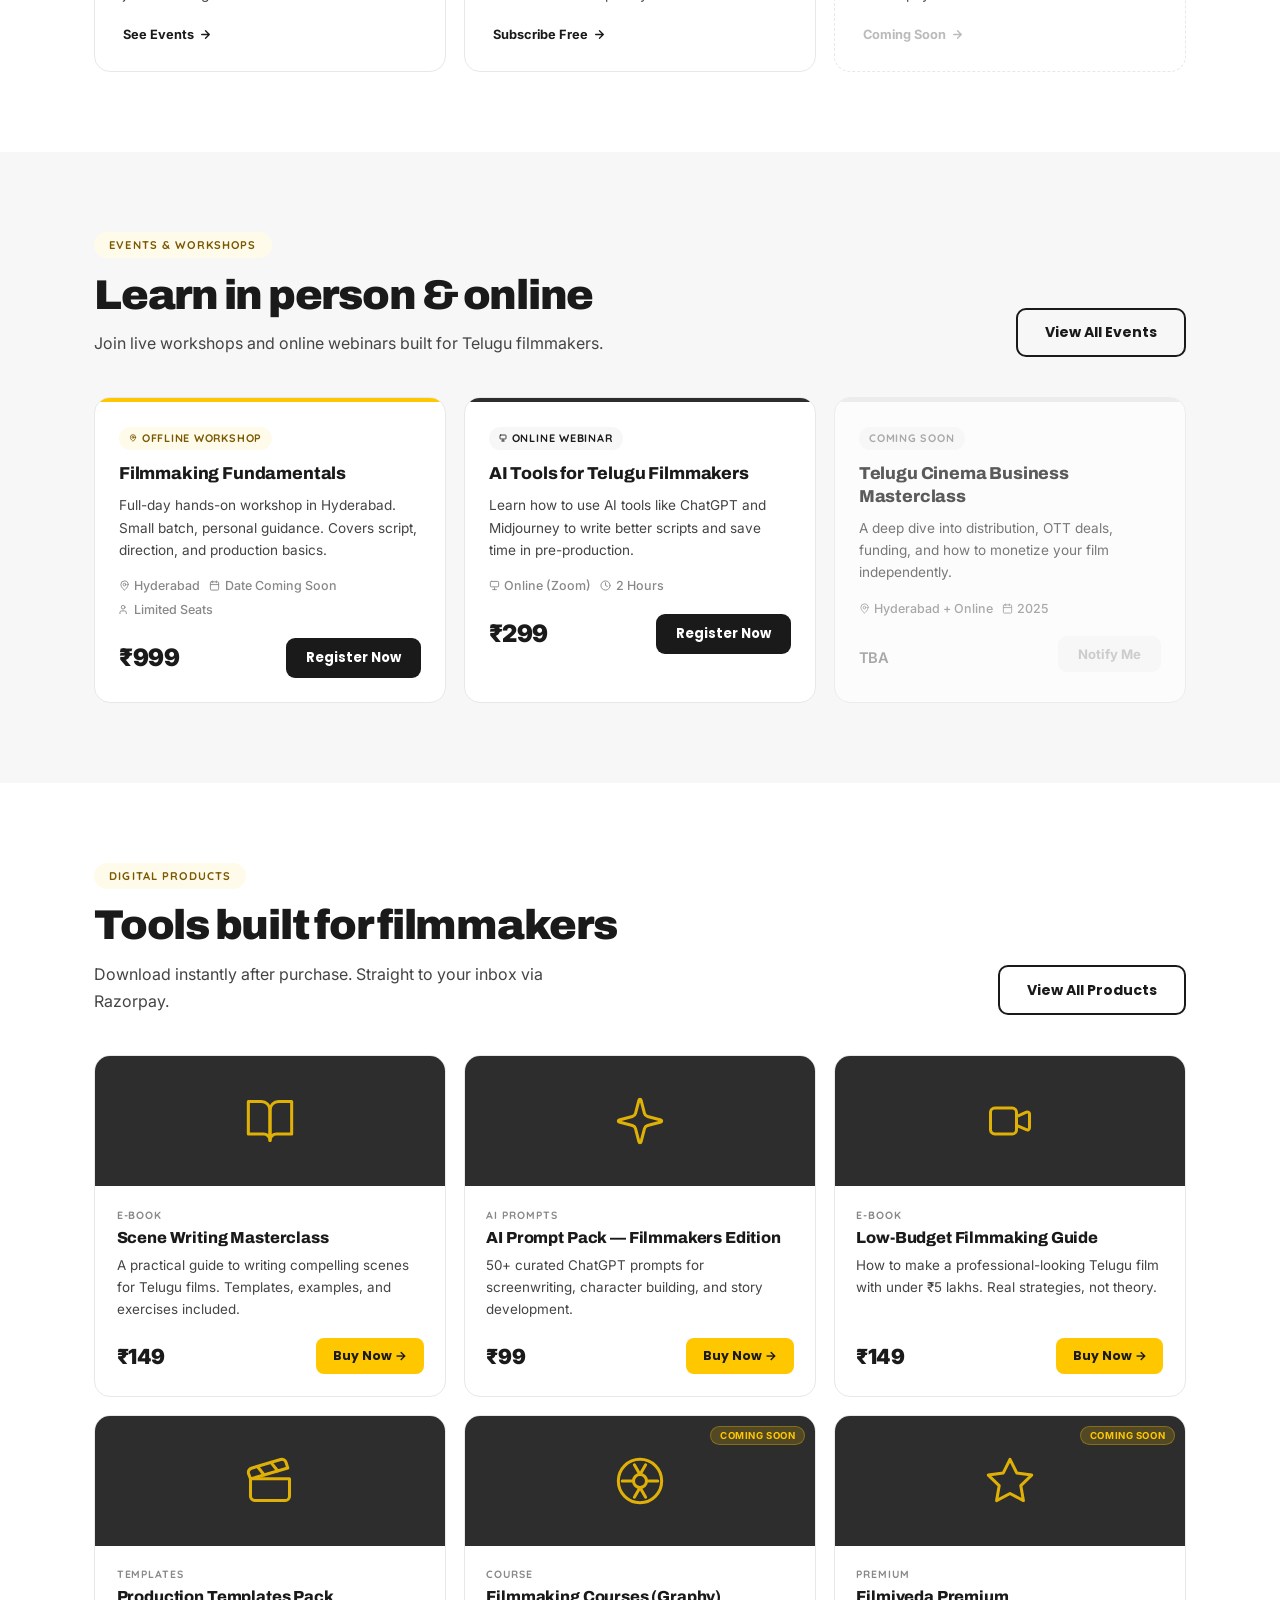
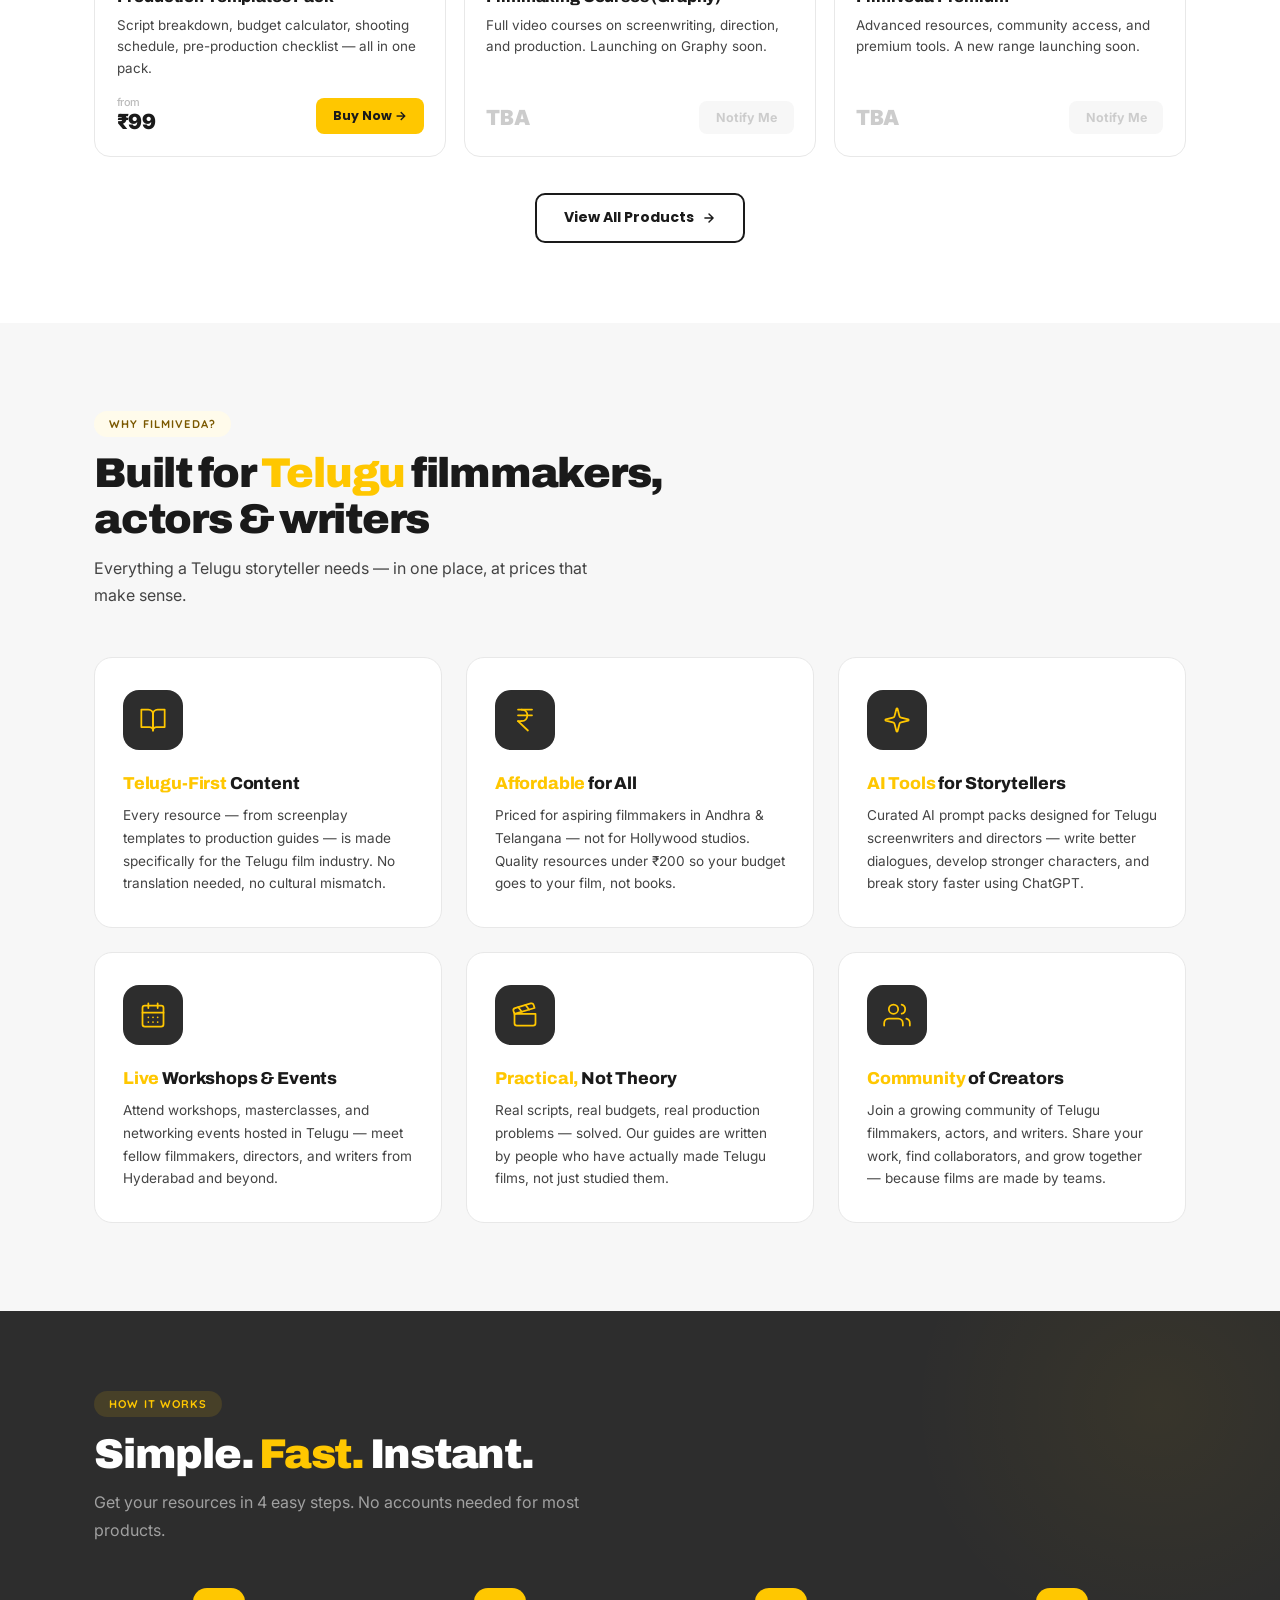
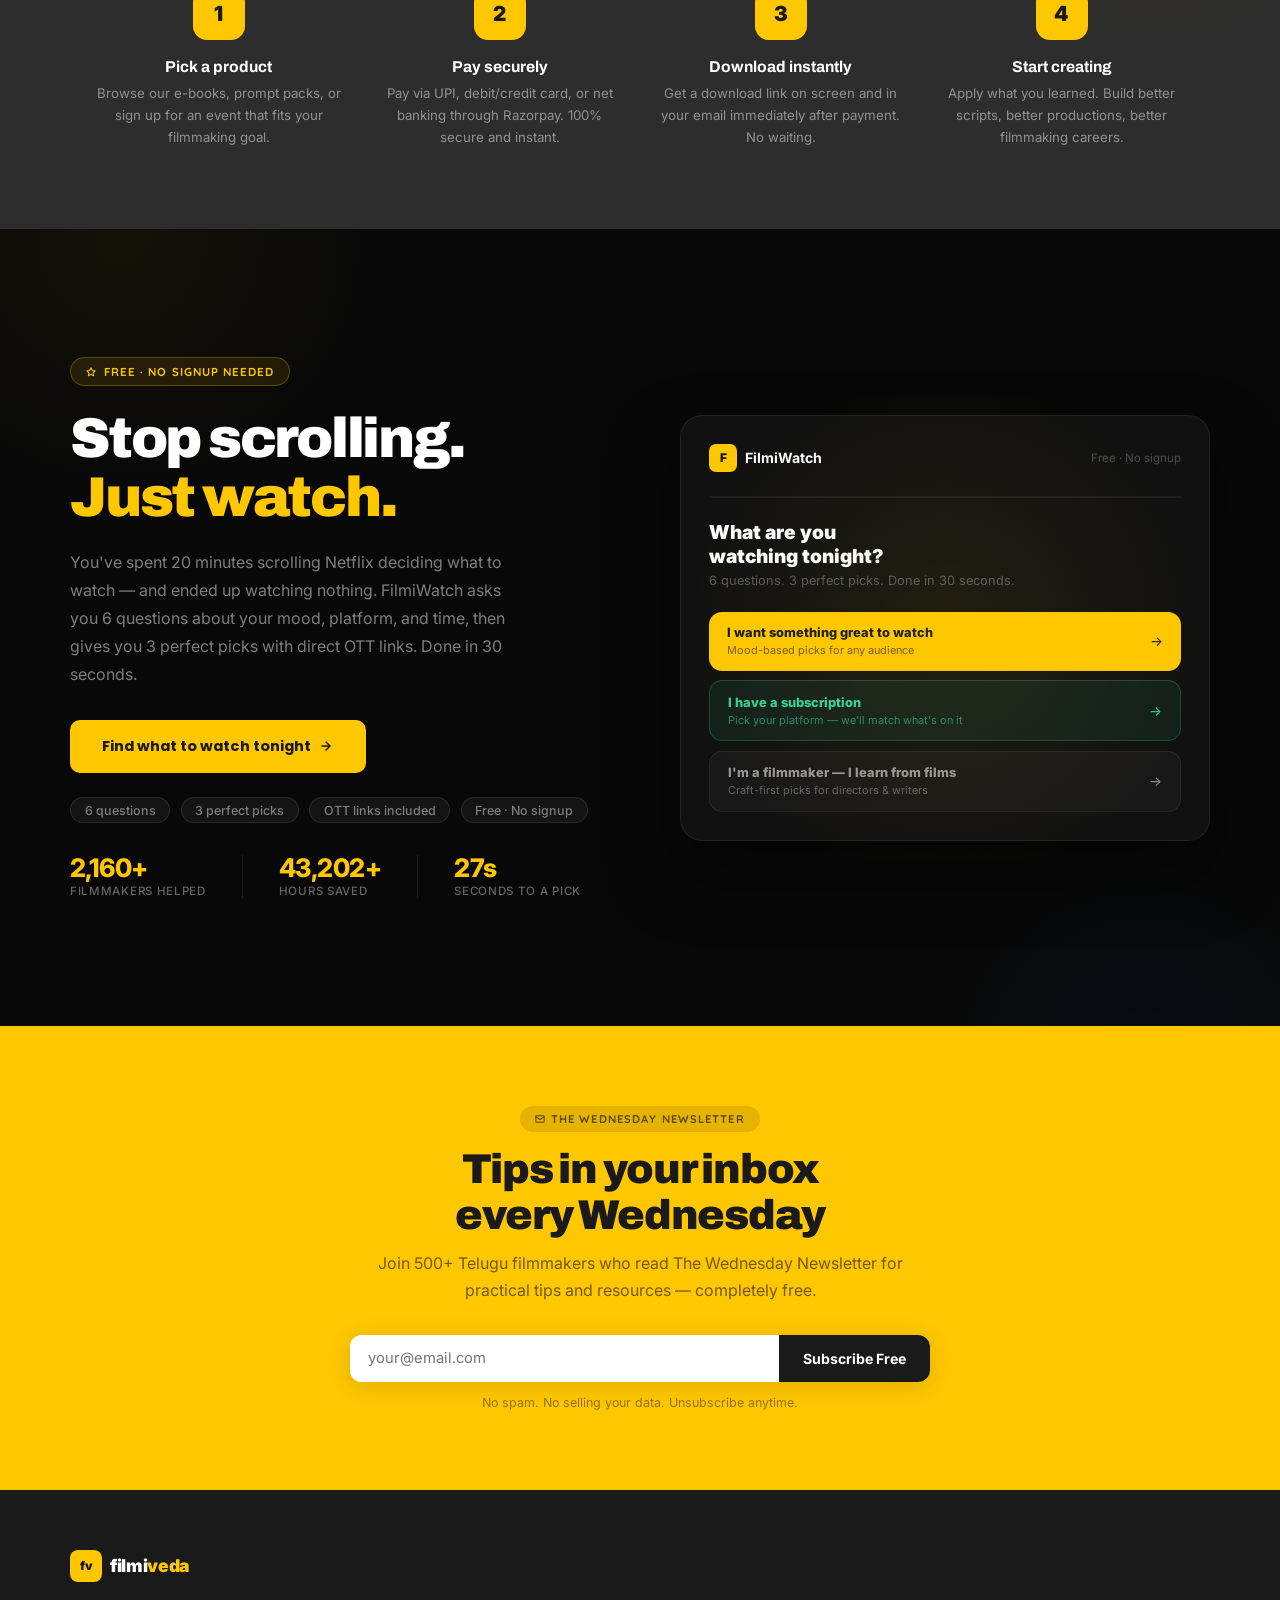
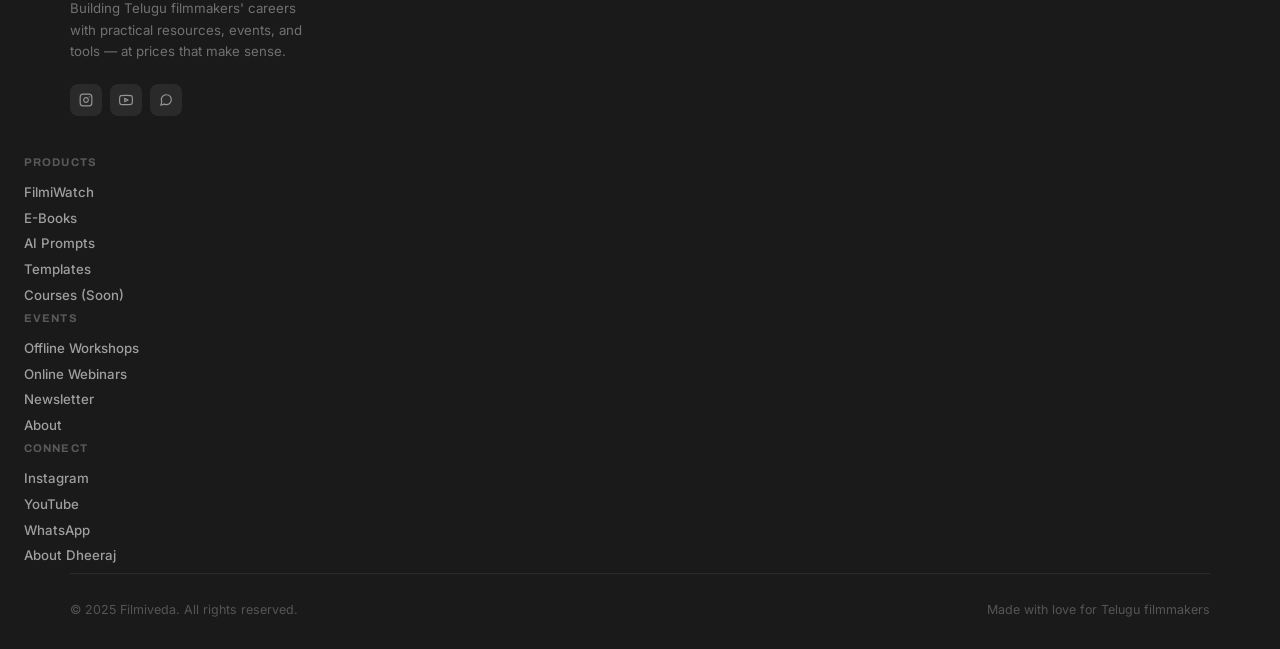
==== commit 2cfbc9db: "Move styles.css link after inline <style> block so it wins the cascade https://claude.ai/code/sessio" ====
--- a/index.html
+++ b/index.html
@@ -11,7 +11,6 @@
 
     <link href="https://fonts.googleapis.com/css2?family=Inter:wght@400;500;600;700;800;900&display=swap" rel="stylesheet">
     <link href="https://fonts.googleapis.com/css2?family=Archivo:wght@300;400;500;600;700&family=Poppins:wght@300;400;500;600;700&family=Quicksand:wght@300;400;500;600;700&display=swap" rel="stylesheet">
-    <link rel="stylesheet" href="styles.css">
     <style>
         :root {
             --yellow:  #FFC700;
@@ -769,6 +768,7 @@
             .filmiwatch-mockup { order: -1; }
         }
     </style>
+    <link rel="stylesheet" href="styles.css">
 </head>
 <body>
 
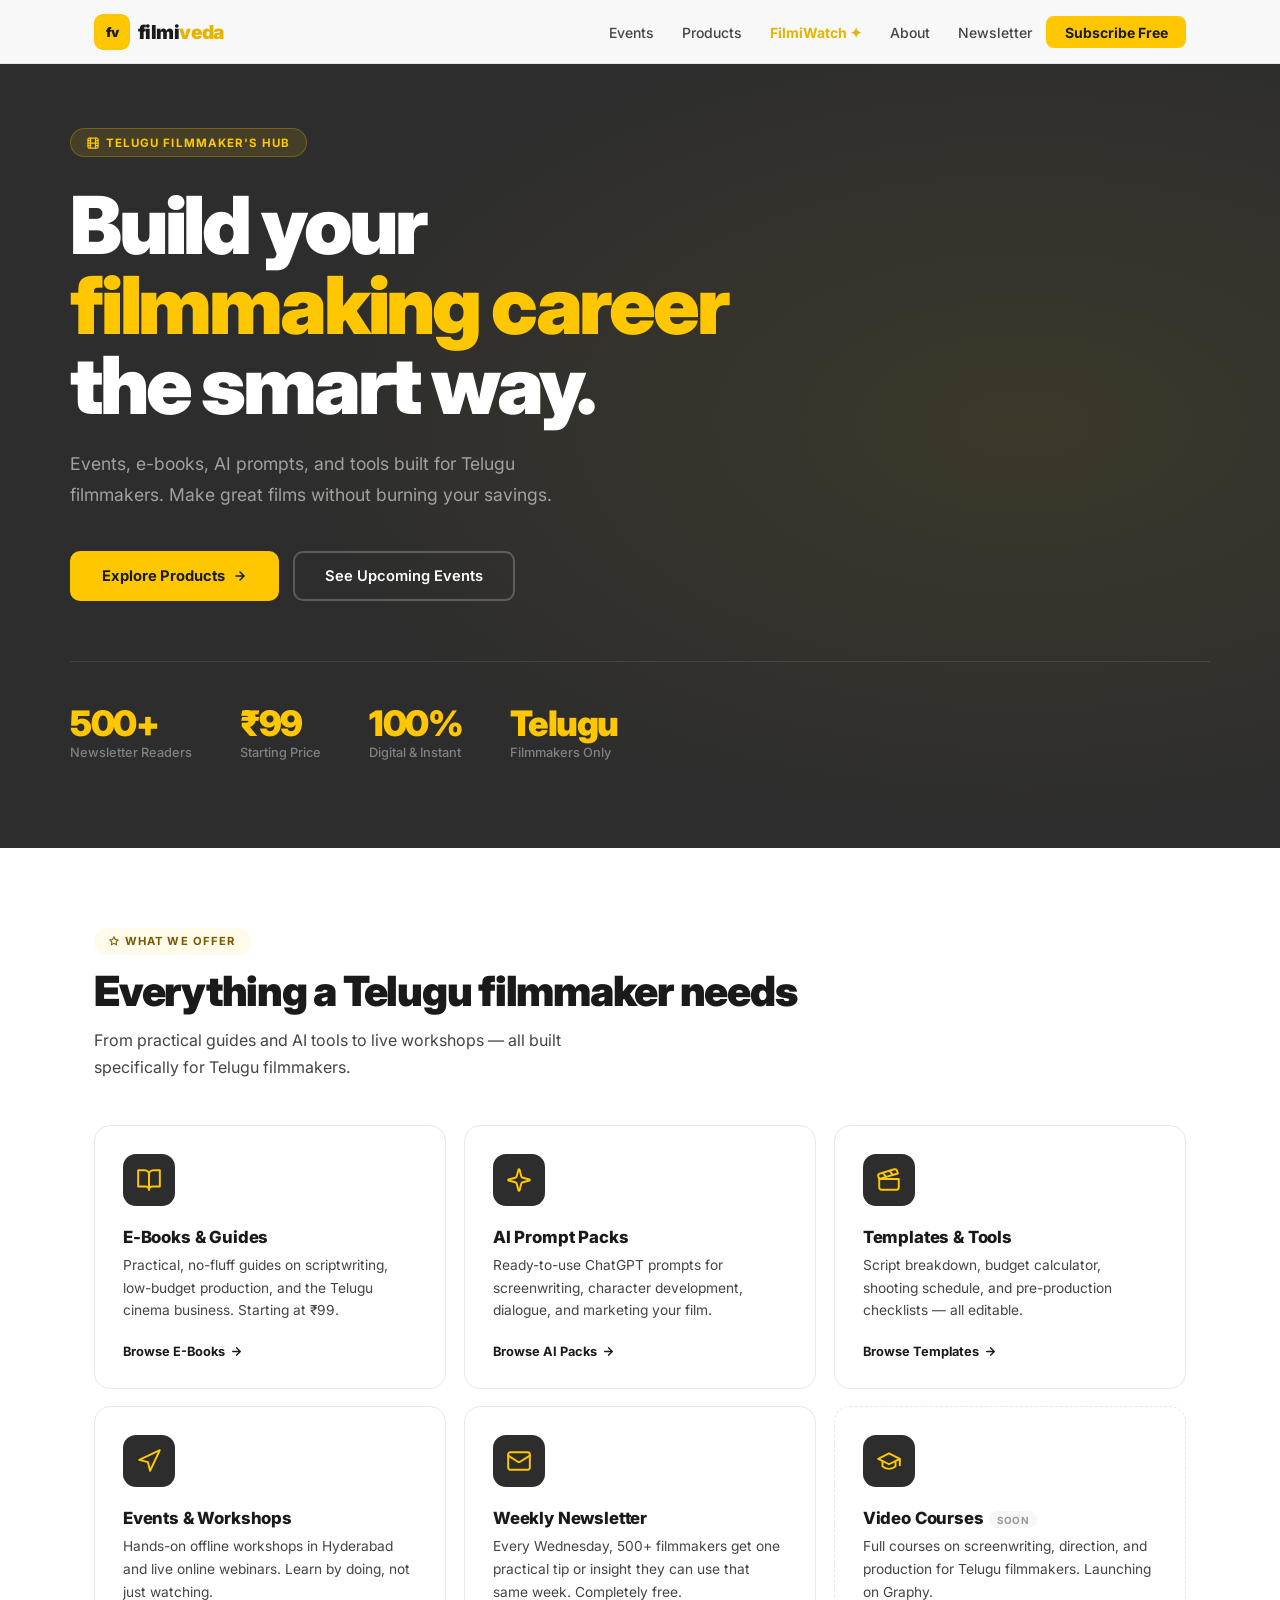
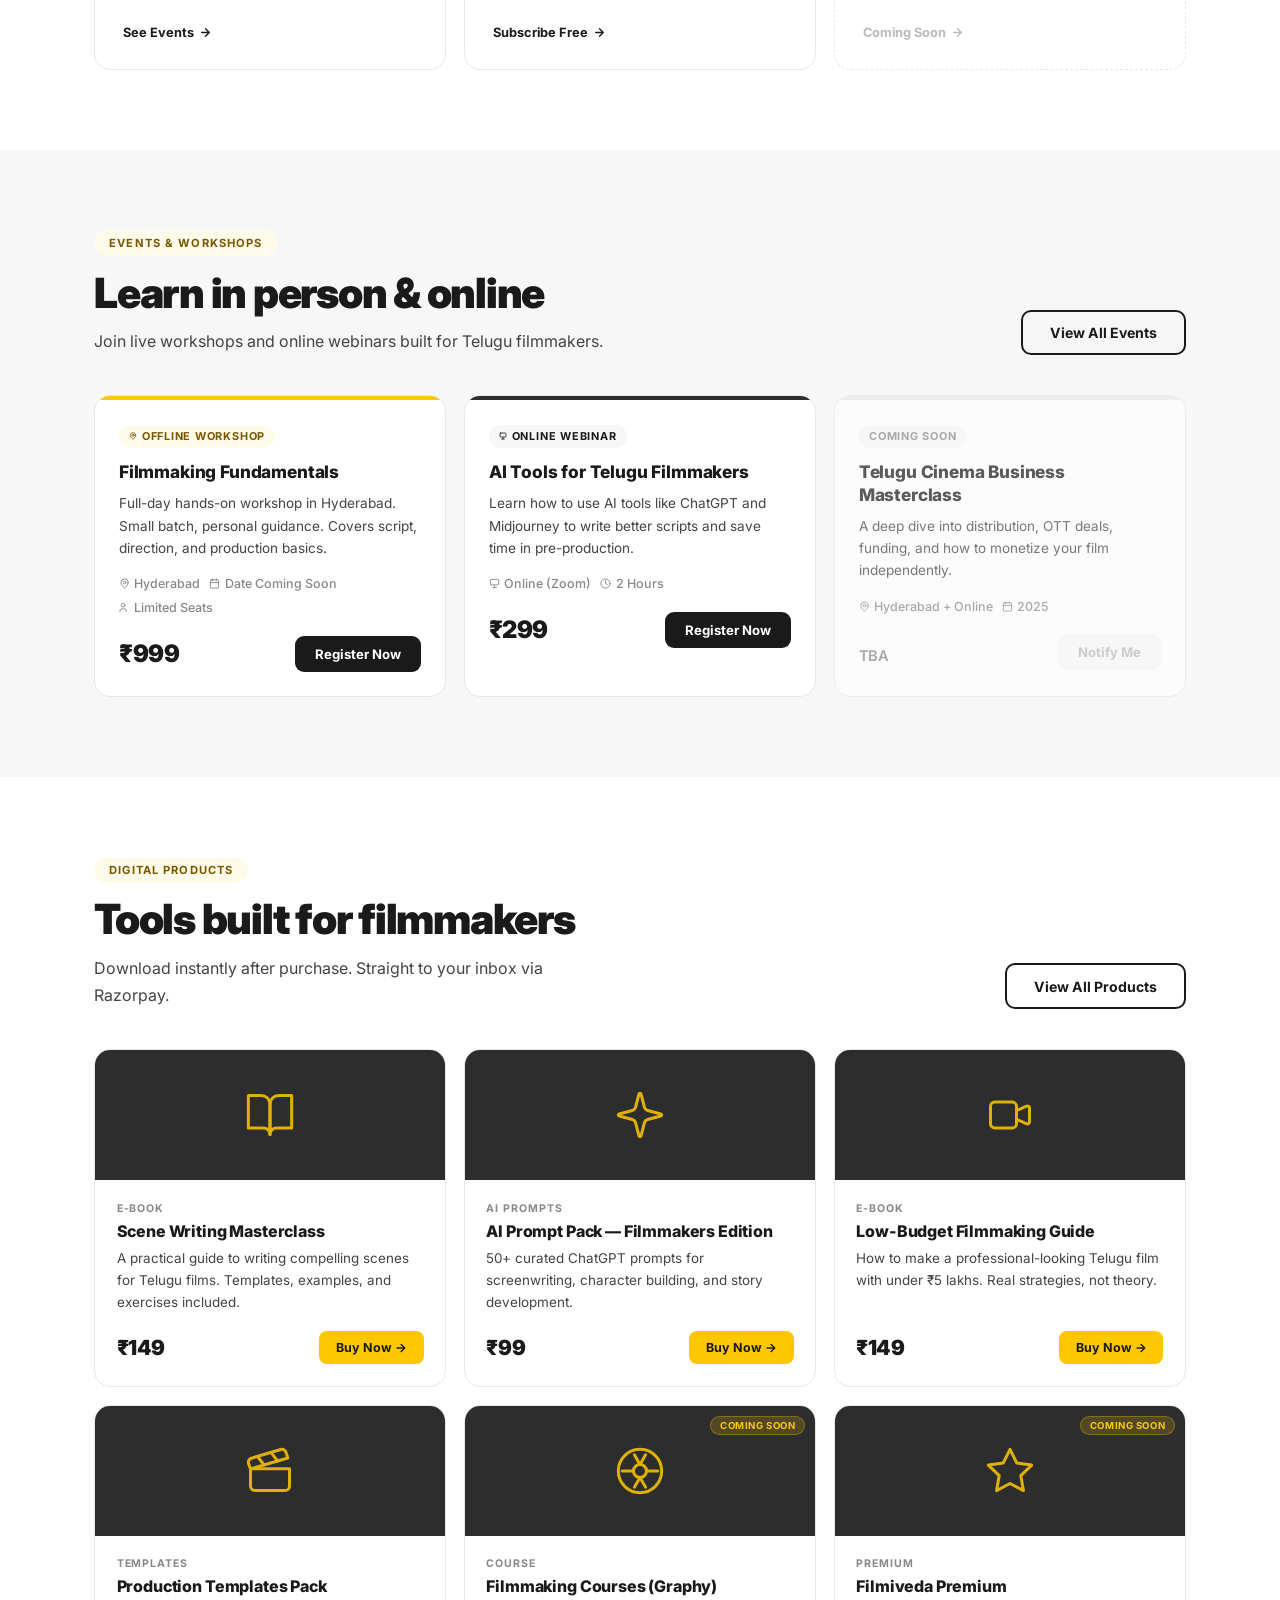
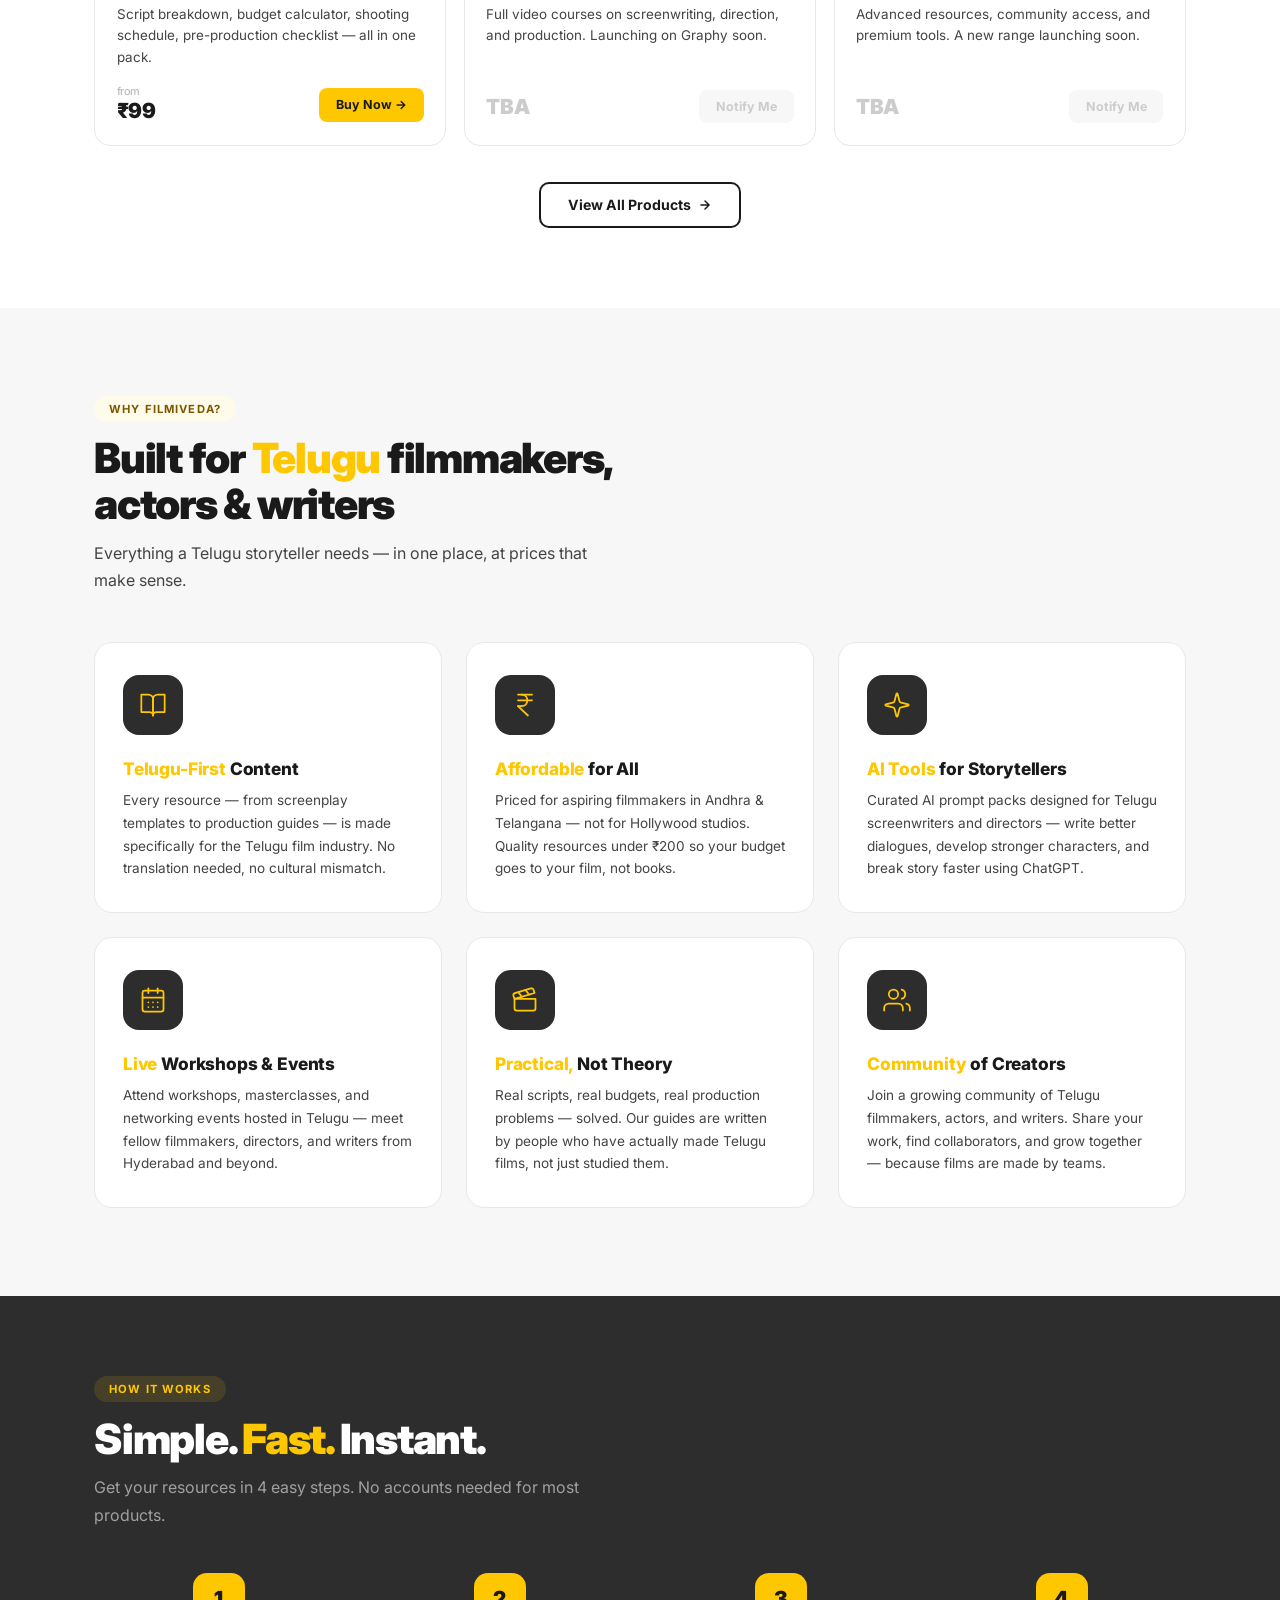
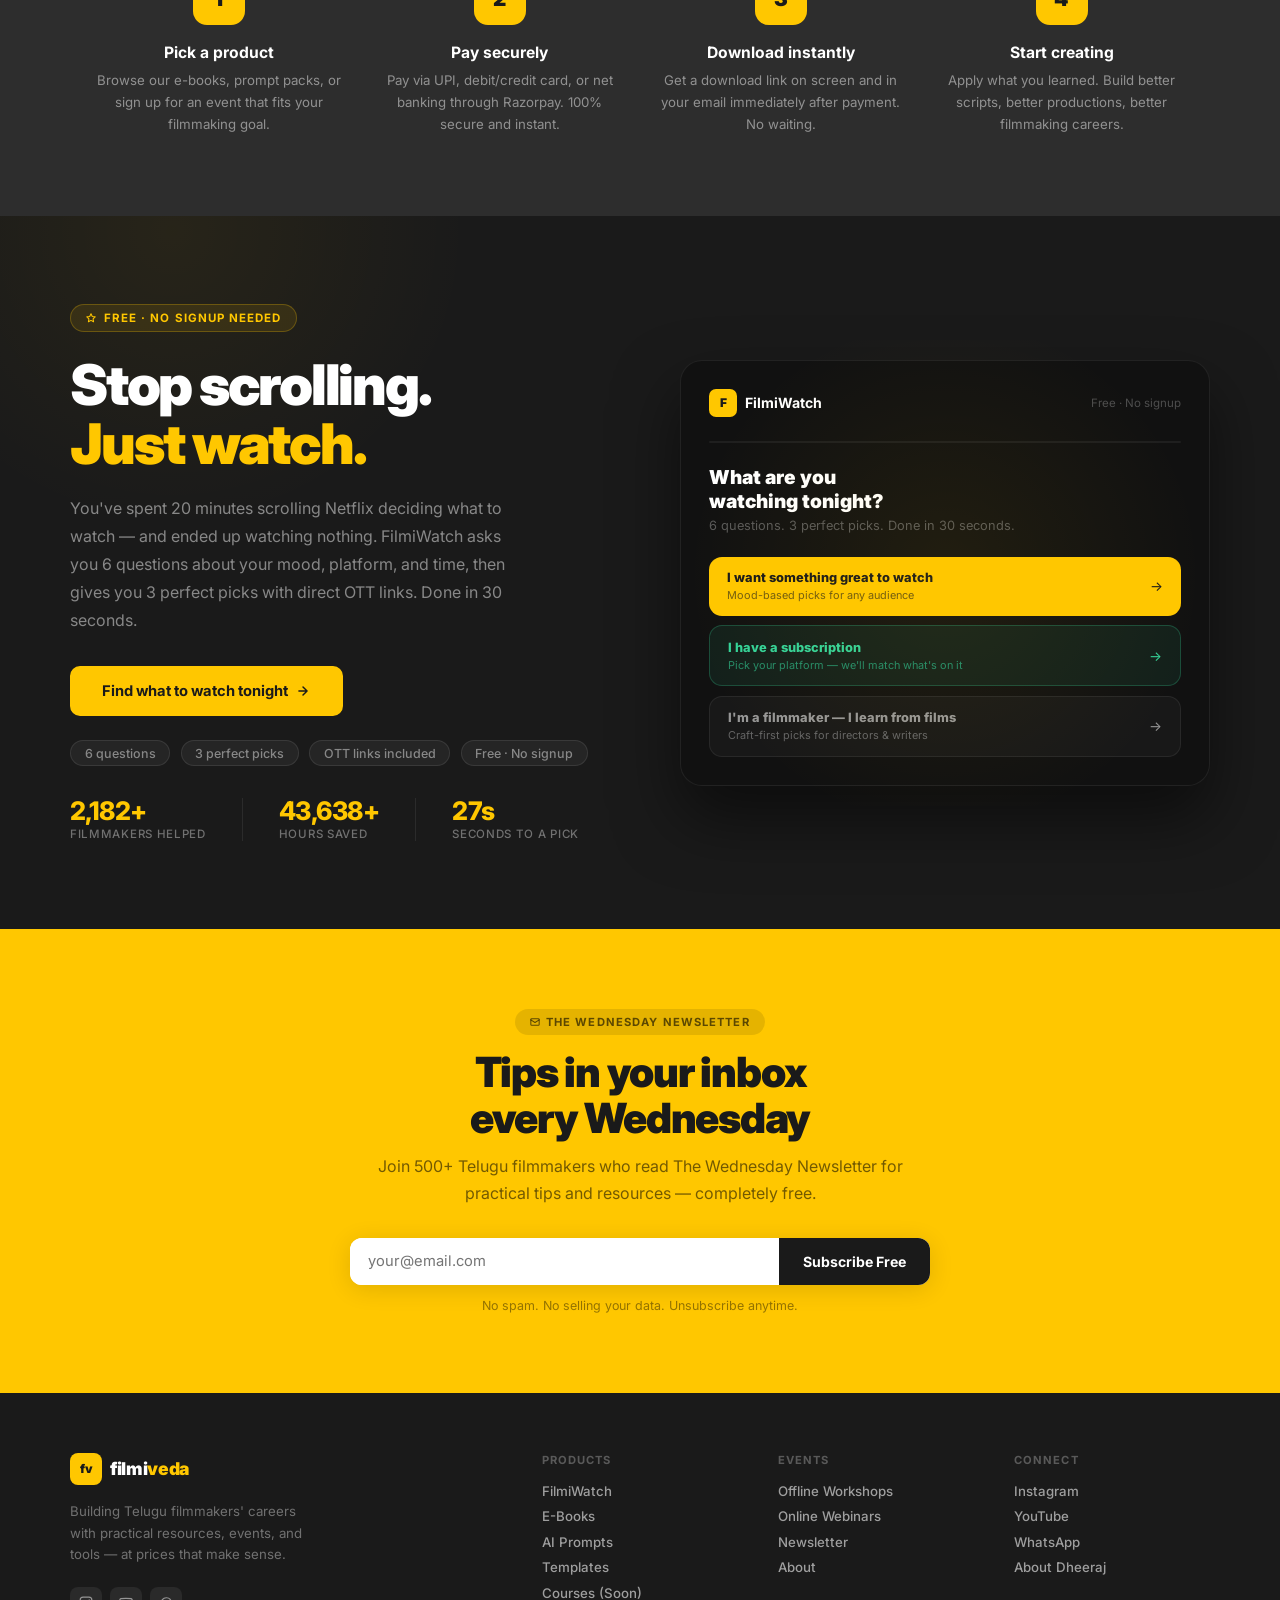
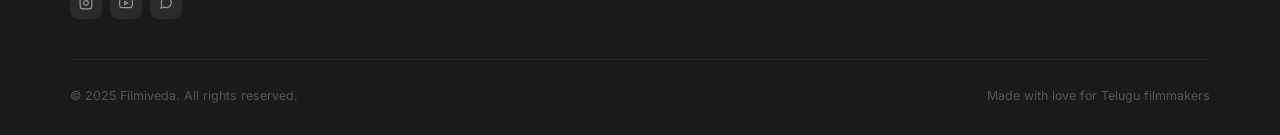
==== commit 394130ad: "Fix broken footer layout and duplicate conflicting FilmiWatch CSS Two bugs in index.html were causin" ====
--- a/index.html
+++ b/index.html
@@ -10,7 +10,6 @@
     <link rel="icon" type="image/svg+xml" href="data:image/svg+xml,<svg xmlns='http://www.w3.org/2000/svg' viewBox='0 0 64 64'><rect width='64' height='64' rx='12' fill='%23FFC700'/><text x='32' y='46' font-family='Arial Black,Arial,sans-serif' font-size='28' font-weight='900' text-anchor='middle' fill='%231A1A1A'>fv</text></svg>">
 
     <link href="https://fonts.googleapis.com/css2?family=Inter:wght@400;500;600;700;800;900&display=swap" rel="stylesheet">
-    <link href="https://fonts.googleapis.com/css2?family=Archivo:wght@300;400;500;600;700&family=Poppins:wght@300;400;500;600;700&family=Quicksand:wght@300;400;500;600;700&display=swap" rel="stylesheet">
     <style>
         :root {
             --yellow:  #FFC700;
@@ -512,263 +511,7 @@
             .hero-stats { gap:2rem; }
         }
 
-        /* ===== FilmiWatch Promo Section ===== */
-        .filmiwatch-promo {
-            padding: 8rem 2rem;
-            background: #080808;
-            position: relative;
-            overflow: hidden;
-        }
-
-        .filmiwatch-promo::before {
-            content: '';
-            position: absolute;
-            top: -50%;
-            left: -10%;
-            width: 500px;
-            height: 500px;
-            background: radial-gradient(circle, rgba(251, 191, 36, 0.08) 0%, transparent 70%);
-            pointer-events: none;
-        }
-
-        .filmiwatch-promo::after {
-            content: '';
-            position: absolute;
-            bottom: -30%;
-            right: -5%;
-            width: 400px;
-            height: 400px;
-            background: radial-gradient(circle, rgba(0, 102, 255, 0.06) 0%, transparent 70%);
-            pointer-events: none;
-        }
-
-        .filmiwatch-inner {
-            max-width: 1200px;
-            margin: 0 auto;
-            display: grid;
-            grid-template-columns: 1fr 1fr;
-            gap: 6rem;
-            align-items: center;
-            position: relative;
-            z-index: 1;
-        }
-
-        .filmiwatch-label {
-            display: inline-flex;
-            align-items: center;
-            gap: 0.5rem;
-            background: rgba(251, 191, 36, 0.1);
-            color: #fbbf24;
-            padding: 0.4rem 1rem;
-            border-radius: 50px;
-            font-size: 0.8rem;
-            font-weight: 700;
-            letter-spacing: 0.08em;
-            text-transform: uppercase;
-            border: 1px solid rgba(251, 191, 36, 0.25);
-            margin-bottom: 1.5rem;
-        }
-
-        .filmiwatch-headline {
-            font-size: 3.5rem;
-            font-weight: 900;
-            line-height: 1.1;
-            letter-spacing: -0.03em;
-            color: #ffffff;
-            margin-bottom: 1.5rem;
-        }
-
-        .filmiwatch-headline span {
-            color: #fbbf24;
-        }
-
-        .filmiwatch-desc {
-            font-size: 1.1rem;
-            color: rgba(255,255,255,0.45);
-            line-height: 1.75;
-            margin-bottom: 2.5rem;
-            max-width: 480px;
-        }
-
-        .filmiwatch-cta-btn {
-            display: inline-flex;
-            align-items: center;
-            gap: 0.75rem;
-            background: #fbbf24;
-            color: #000000;
-            padding: 1rem 2rem;
-            border-radius: 12px;
-            font-weight: 800;
-            font-size: 1rem;
-            text-decoration: none;
-            transition: all 0.3s cubic-bezier(0.4, 0, 0.2, 1);
-            box-shadow: 0 4px 30px rgba(251, 191, 36, 0.3);
-            margin-bottom: 3rem;
-        }
-
-        .filmiwatch-cta-btn:hover {
-            transform: translateY(-3px);
-            box-shadow: 0 10px 40px rgba(251, 191, 36, 0.45);
-            background: #fcd34d;
-        }
-
-        .filmiwatch-cta-btn .fw-arrow {
-            transition: transform 0.3s ease;
-        }
-
-        .filmiwatch-cta-btn:hover .fw-arrow {
-            transform: translateX(4px);
-        }
-
-        .filmiwatch-pills {
-            display: flex;
-            gap: 0.75rem;
-            flex-wrap: wrap;
-        }
-
-        .filmiwatch-pill {
-            background: rgba(255,255,255,0.05);
-            border: 1px solid rgba(255,255,255,0.1);
-            color: rgba(255,255,255,0.5);
-            padding: 0.4rem 0.9rem;
-            border-radius: 50px;
-            font-size: 0.82rem;
-            font-weight: 500;
-        }
-
-        /* App Mockup */
-        .filmiwatch-mockup {
-            position: relative;
-        }
-
-        .mockup-glow {
-            position: absolute;
-            inset: -20px;
-            background: radial-gradient(circle at 50% 50%, rgba(251, 191, 36, 0.08) 0%, transparent 70%);
-            pointer-events: none;
-        }
-
-        .mockup-card {
-            background: #111111;
-            border: 1px solid rgba(255,255,255,0.08);
-            border-radius: 28px;
-            padding: 2rem;
-            position: relative;
-            overflow: hidden;
-            box-shadow: 0 40px 80px rgba(0,0,0,0.6);
-        }
-
-        .mockup-topbar {
-            display: flex;
-            align-items: center;
-            justify-content: space-between;
-            margin-bottom: 1.5rem;
-        }
-
-        .mockup-logo {
-            display: flex;
-            align-items: center;
-            gap: 0.5rem;
-        }
-
-        .mockup-logo-icon {
-            width: 26px;
-            height: 26px;
-            background: #fbbf24;
-            border-radius: 7px;
-            display: flex;
-            align-items: center;
-            justify-content: center;
-            font-weight: 900;
-            font-size: 12px;
-            color: #000;
-        }
-
-        .mockup-logo-text {
-            color: #fff;
-            font-weight: 700;
-            font-size: 0.88rem;
-        }
-
-        .mockup-free-tag {
-            font-size: 0.72rem;
-            color: rgba(255,255,255,0.28);
-        }
-
-        .mockup-progress-bar {
-            height: 2px;
-            background: rgba(255,255,255,0.06);
-            border-radius: 2px;
-            margin-bottom: 1.5rem;
-        }
-
-        .mockup-question {
-            font-size: 1.35rem;
-            font-weight: 900;
-            color: #ffffff;
-            line-height: 1.3;
-            margin-bottom: 0.4rem;
-        }
-
-        .mockup-sub {
-            font-size: 0.82rem;
-            color: rgba(255,255,255,0.3);
-            margin-bottom: 1.75rem;
-        }
-
-        .mockup-option {
-            border-radius: 14px;
-            padding: 0.9rem 1.1rem;
-            margin-bottom: 0.65rem;
-            display: flex;
-            align-items: center;
-            justify-content: space-between;
-        }
-
-        .mockup-option:last-child { margin-bottom: 0; }
-
-        .mockup-option-gold {
-            background: #fbbf24;
-            color: #000;
-        }
-
-        .mockup-option-green {
-            background: rgba(52, 211, 153, 0.1);
-            border: 1px solid rgba(52, 211, 153, 0.28);
-            color: #34d399;
-        }
-
-        .mockup-option-dark {
-            background: rgba(255,255,255,0.04);
-            border: 1px solid rgba(255,255,255,0.07);
-            color: rgba(255,255,255,0.65);
-        }
-
-        .mockup-option-title {
-            font-weight: 800;
-            font-size: 0.82rem;
-            line-height: 1.2;
-        }
-
-        .mockup-option-sub {
-            font-size: 0.68rem;
-            opacity: 0.6;
-            font-weight: 400;
-            margin-top: 0.2rem;
-        }
-
-        .mockup-arrow-icon { font-size: 0.9rem; flex-shrink: 0; margin-left: 0.75rem; }
-
-        @media (max-width: 768px) {
-            .filmiwatch-inner {
-                grid-template-columns: 1fr;
-                gap: 3rem;
-            }
-            .filmiwatch-headline { font-size: 2.2rem; }
-            .filmiwatch-mockup { order: -1; }
-        }
     </style>
-    <link rel="stylesheet" href="styles.css">
 </head>
 <body>
 
@@ -1324,7 +1067,6 @@
                     <svg width="14" height="14" viewBox="0 0 24 24" fill="none" stroke="currentColor" stroke-width="2" stroke-linecap="round" stroke-linejoin="round"><path d="M21 11.5a8.38 8.38 0 0 1-.9 3.8 8.5 8.5 0 0 1-7.6 4.7 8.38 8.38 0 0 1-3.8-.9L3 21l1.9-5.7a8.38 8.38 0 0 1-.9-3.8 8.5 8.5 0 0 1 4.7-7.6 8.38 8.38 0 0 1 3.8-.9h.5a8.48 8.48 0 0 1 8 8v.5z"/></svg>
                 </a>
             </div>
-        </div>
         </div>
 
         <div class="ft-col">
